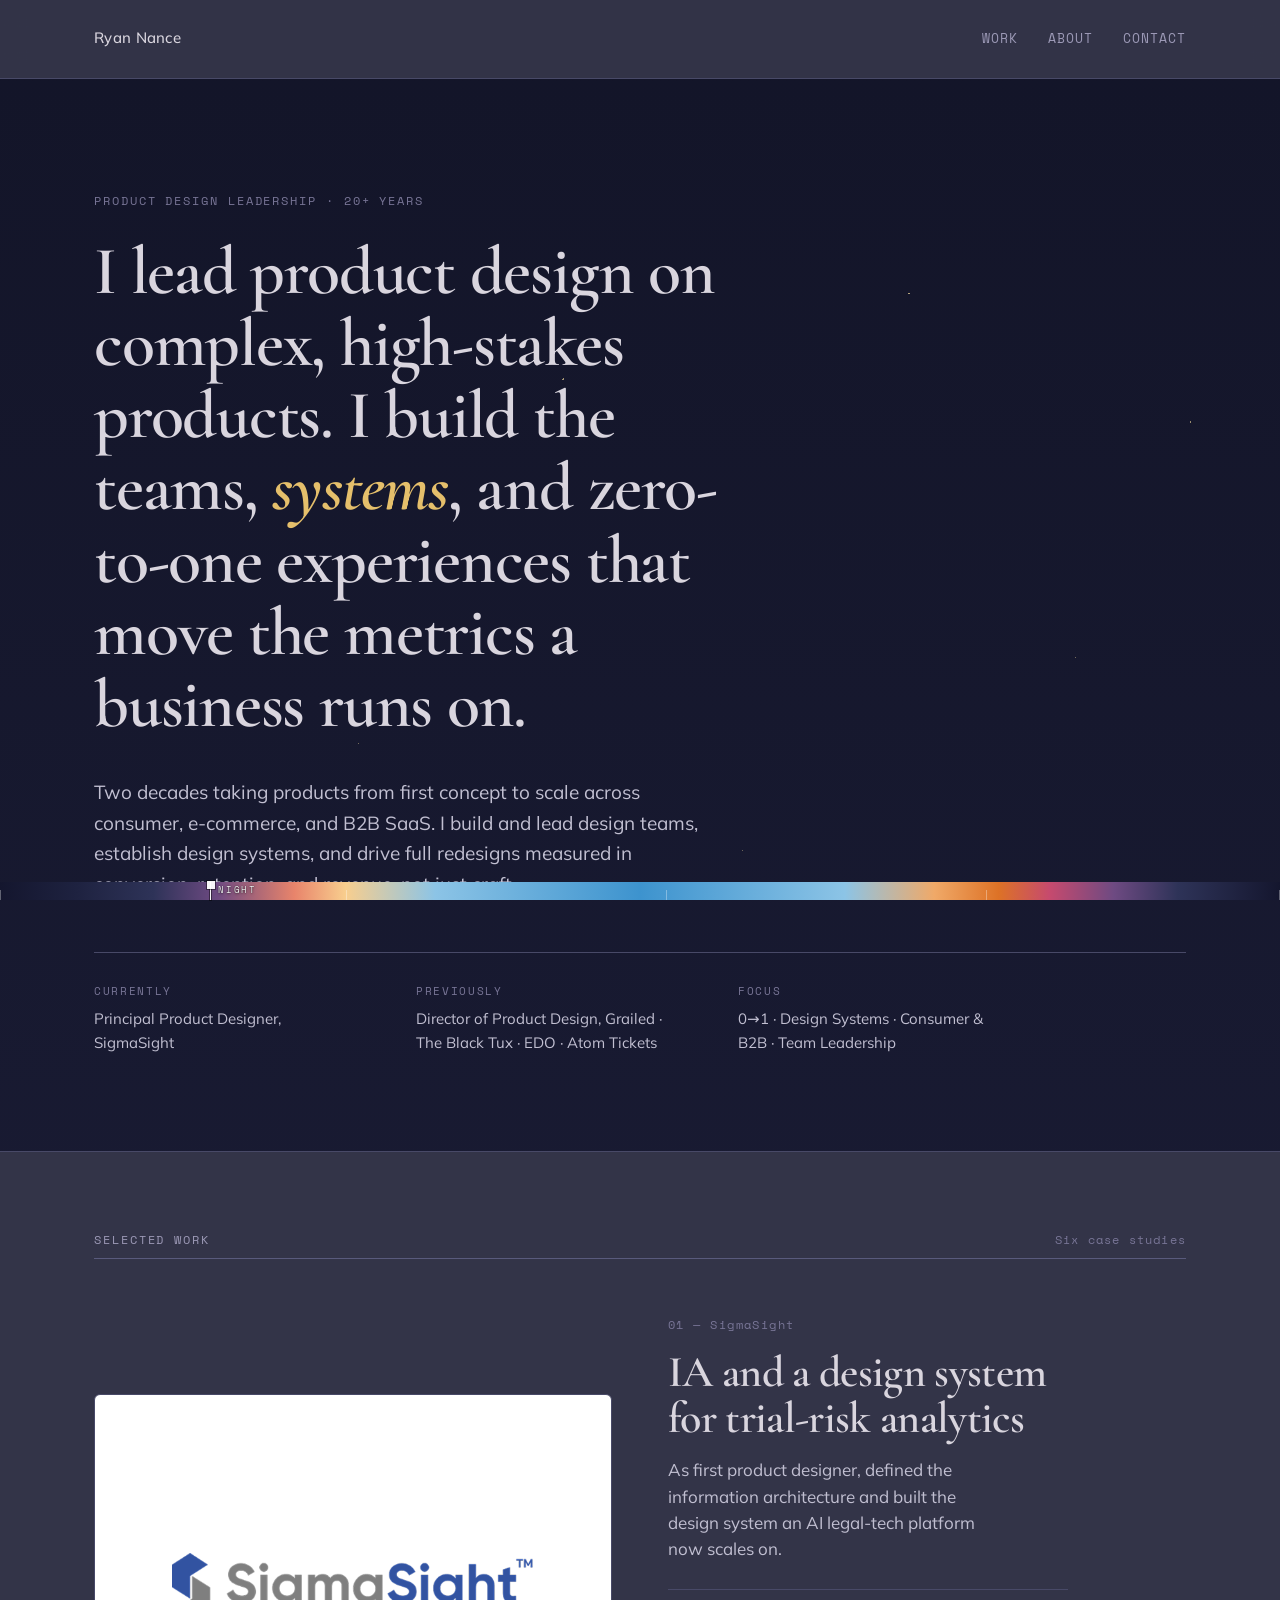
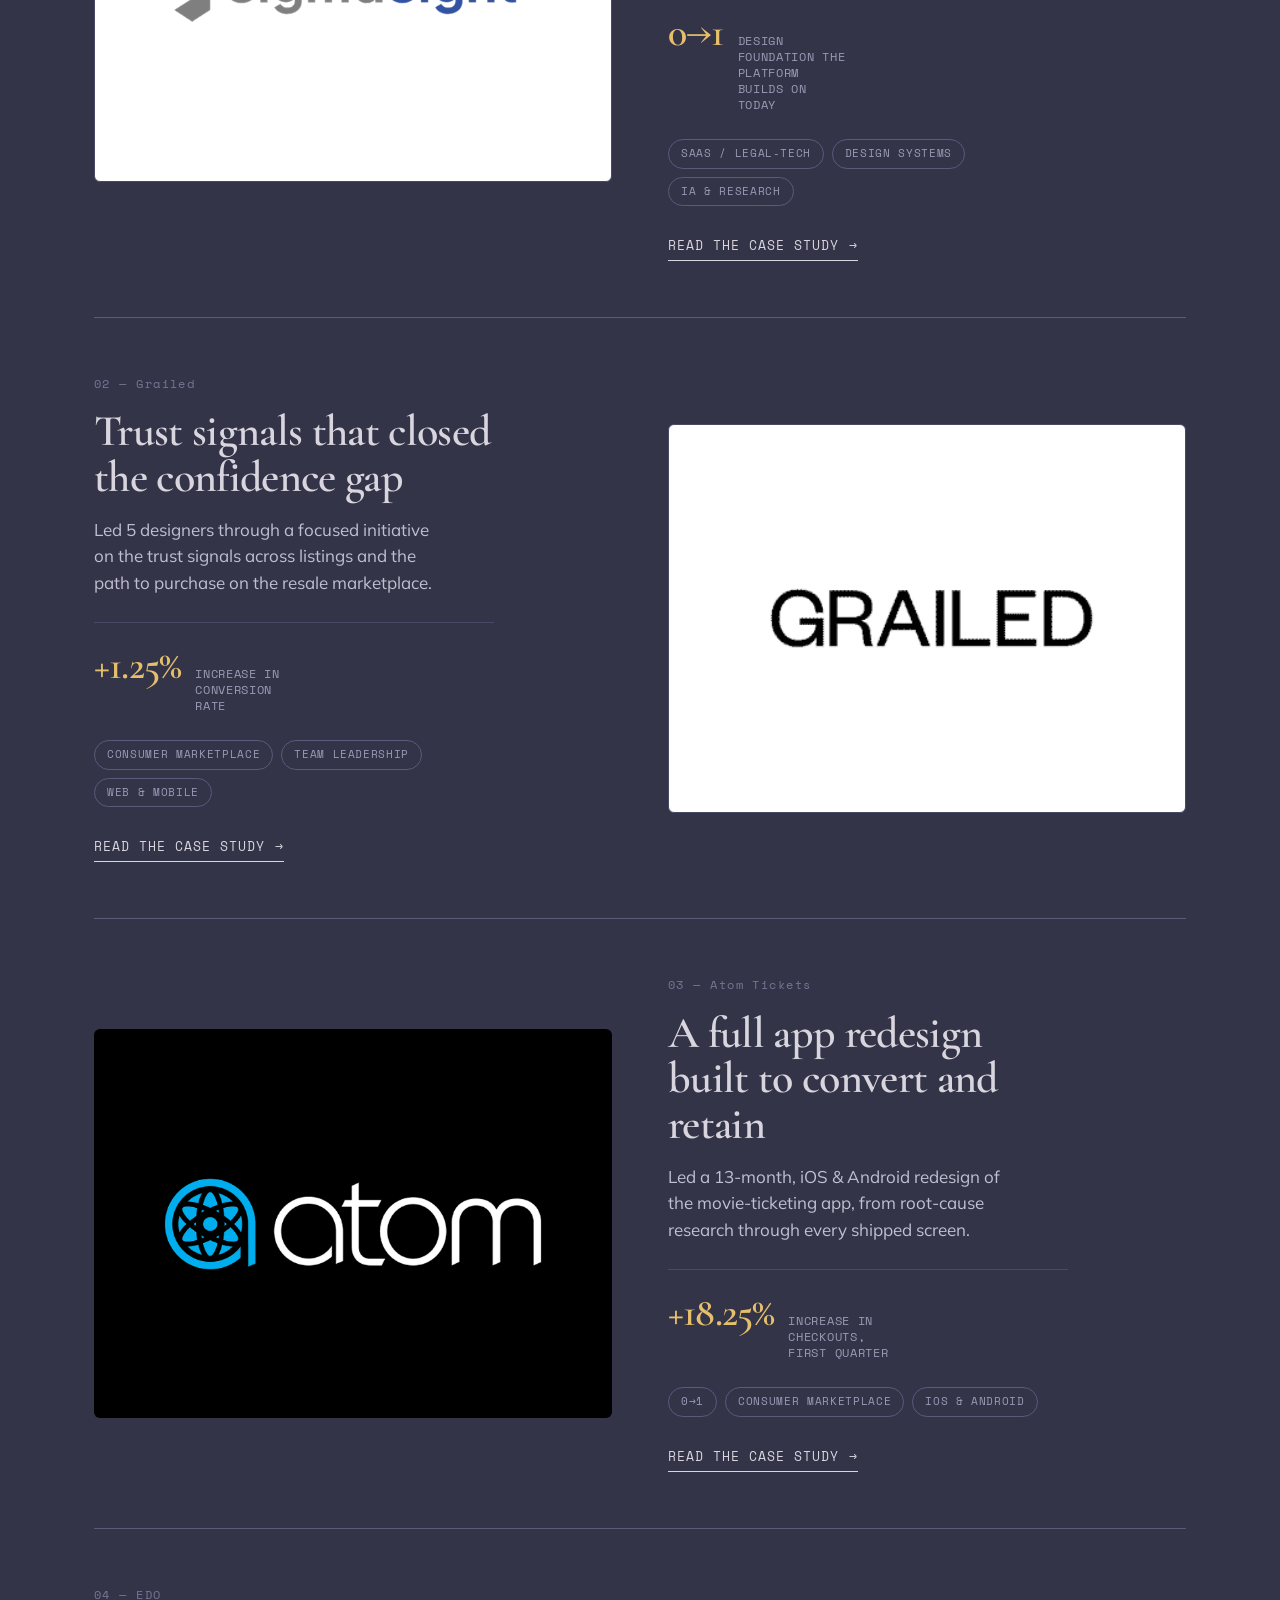
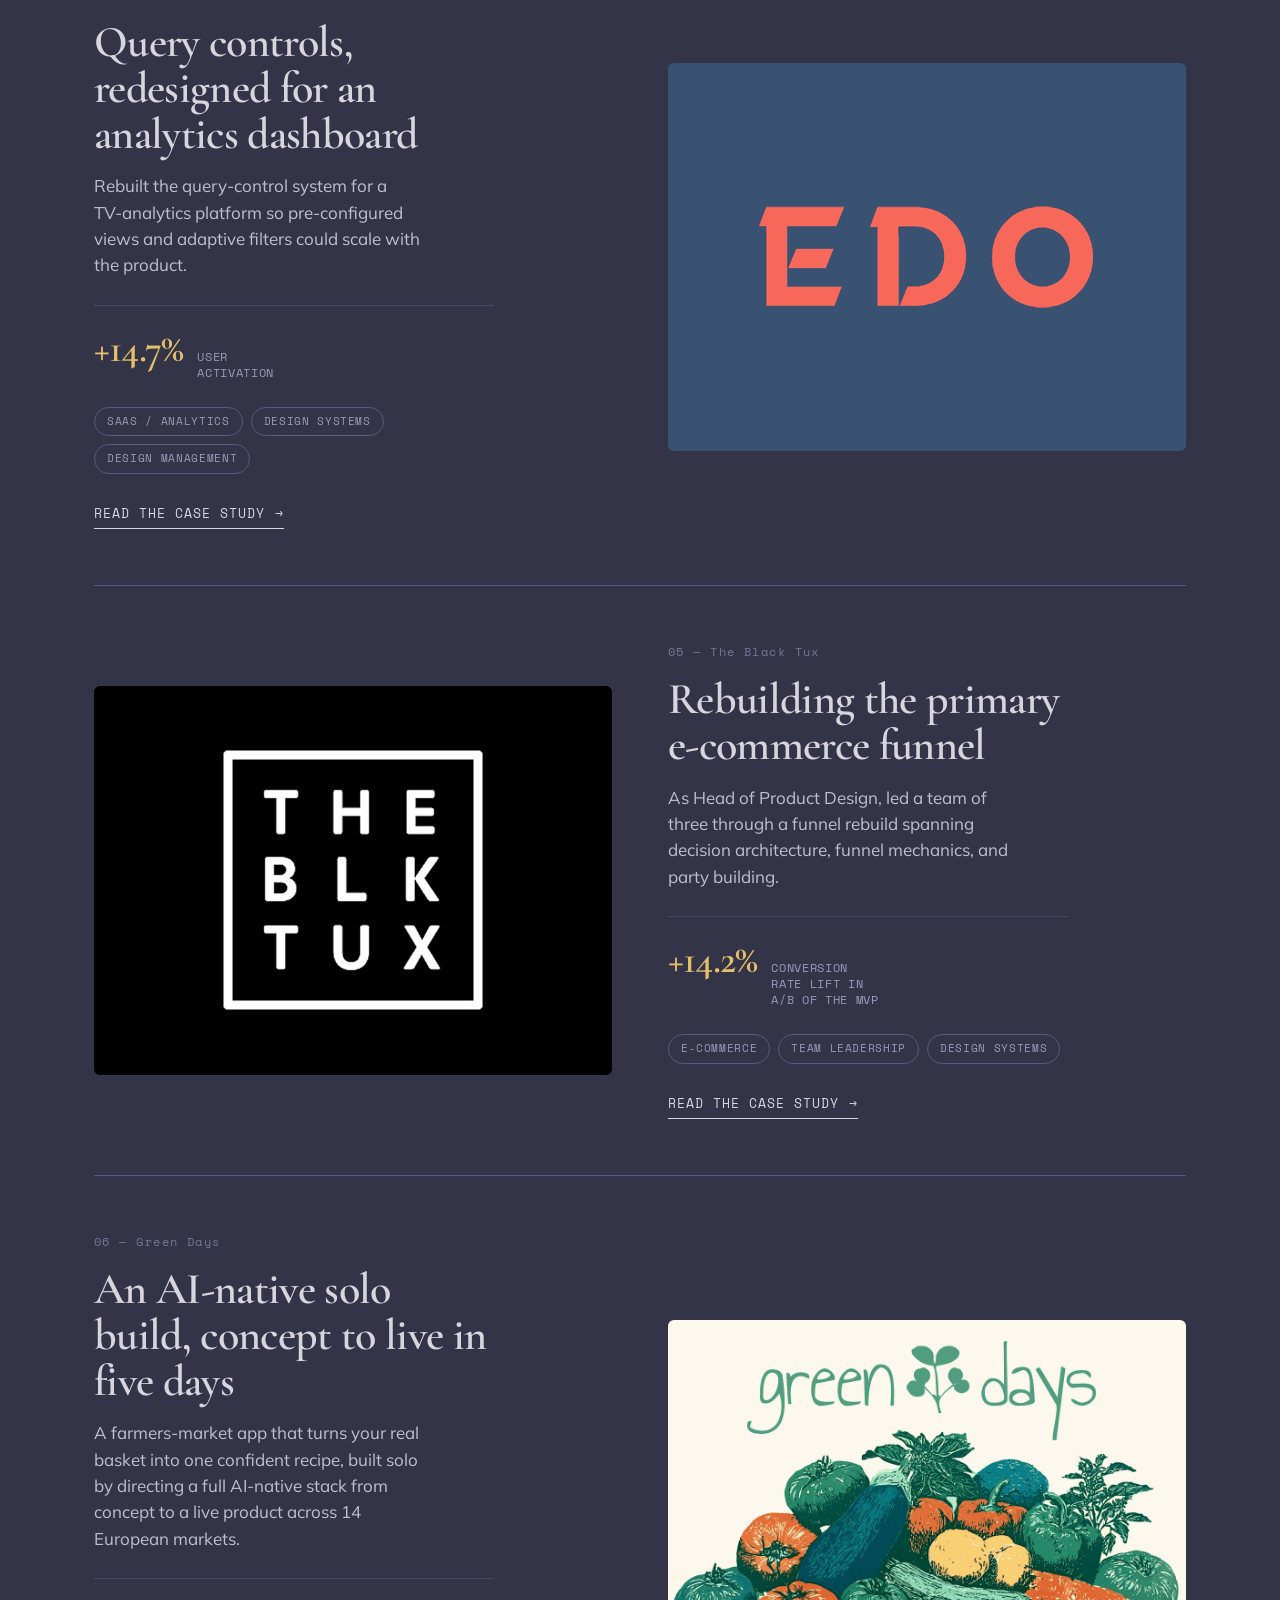
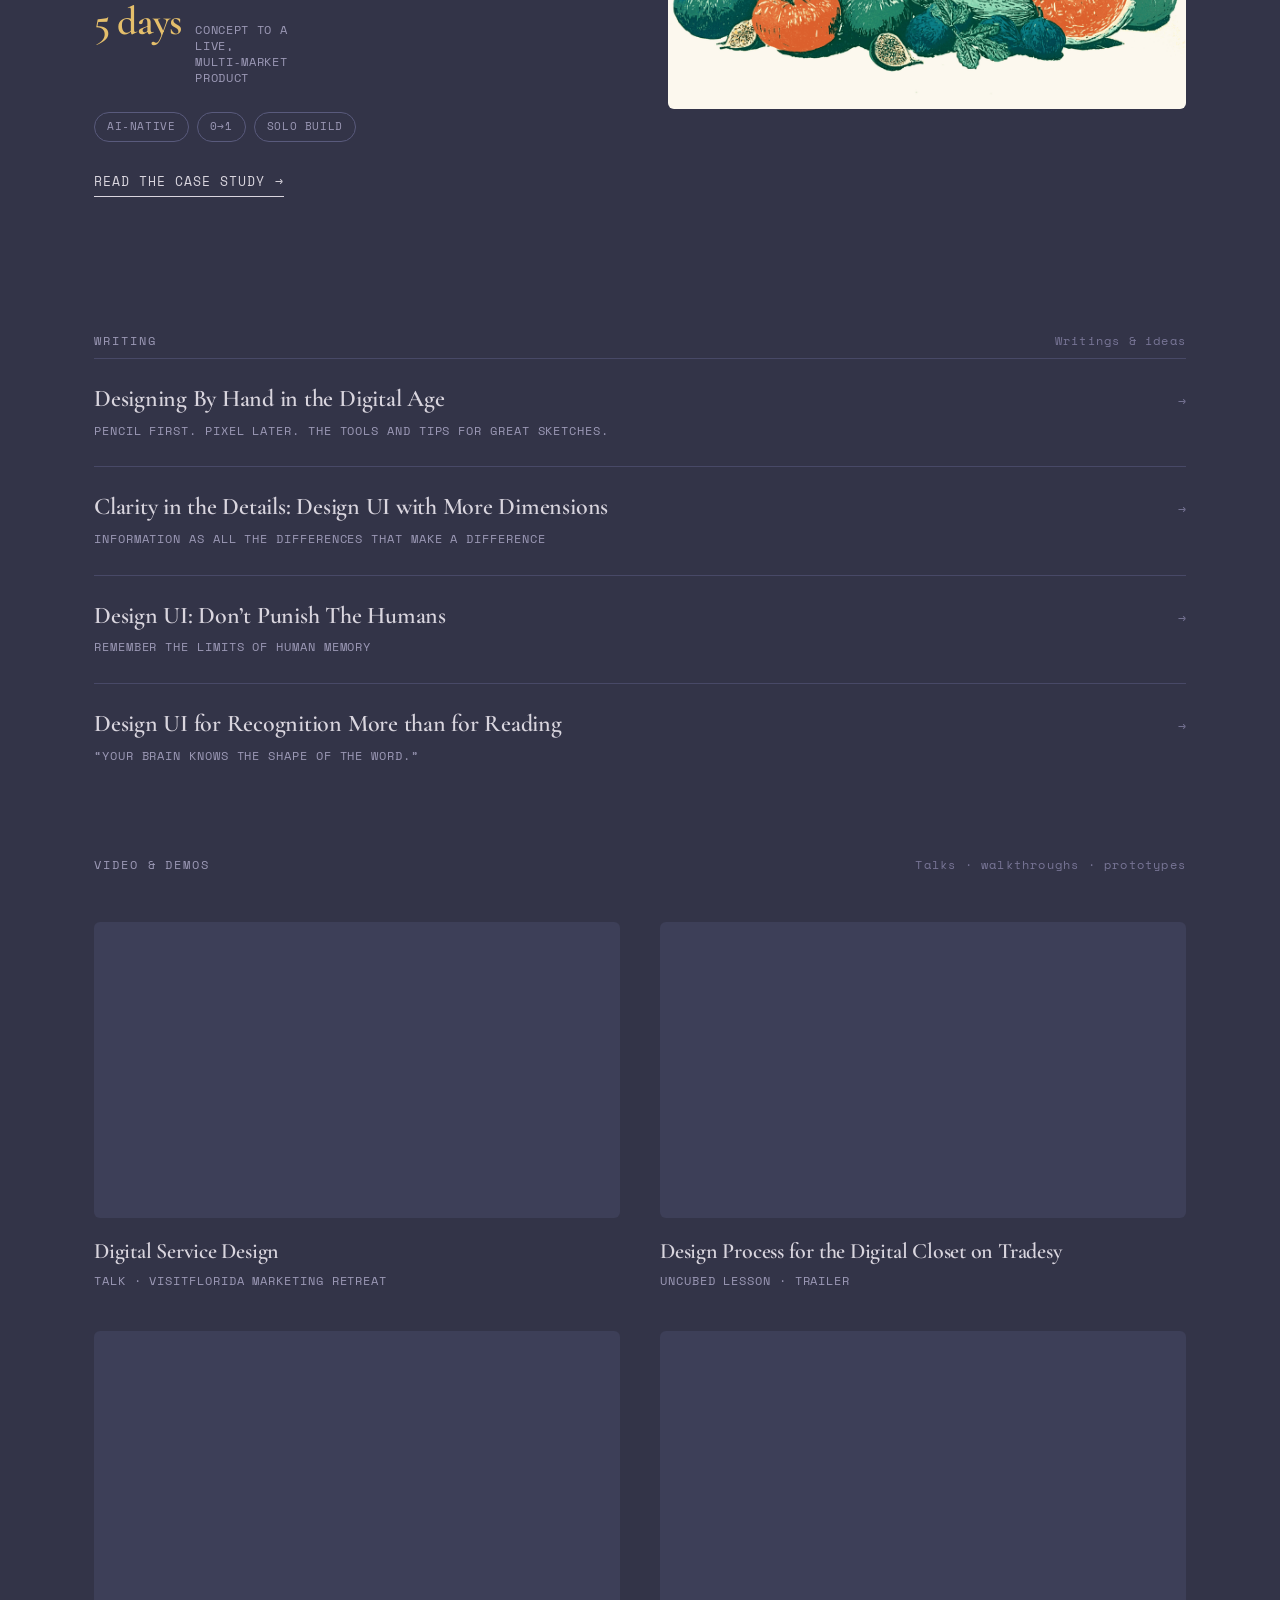
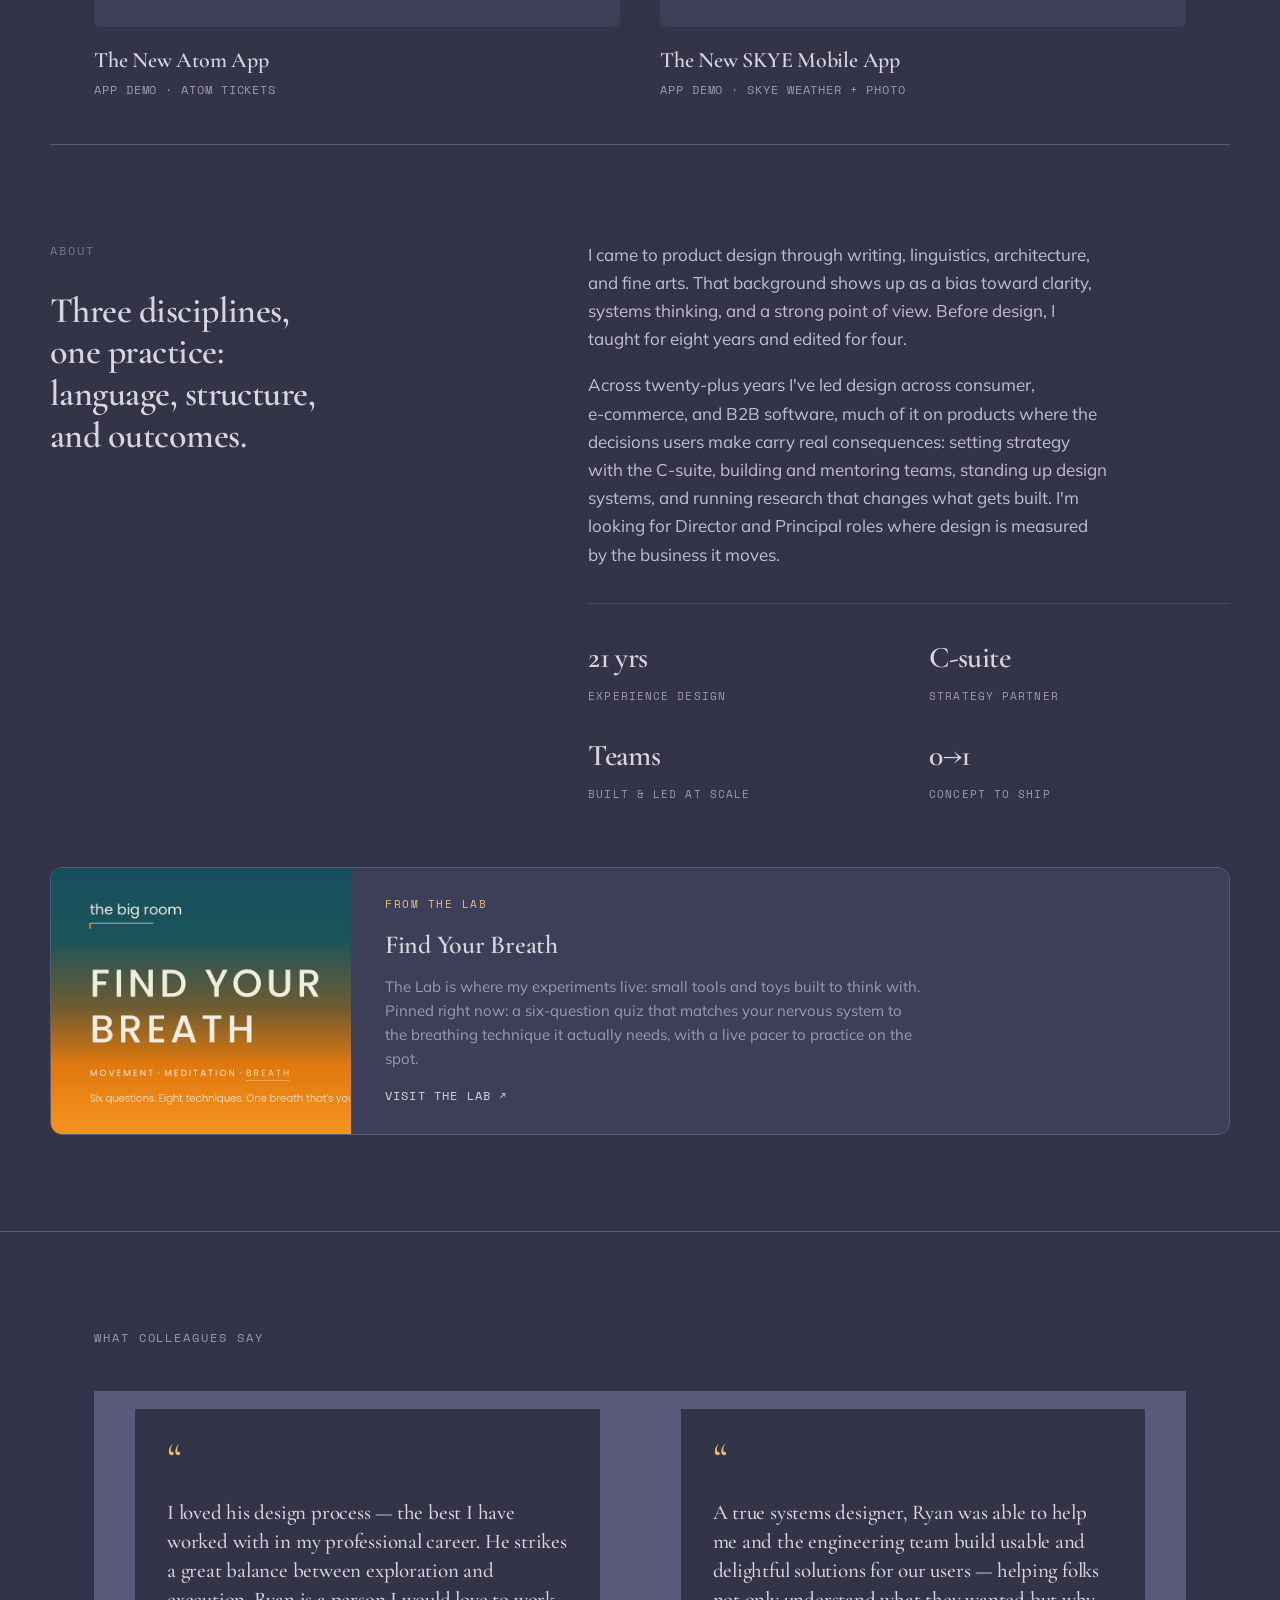
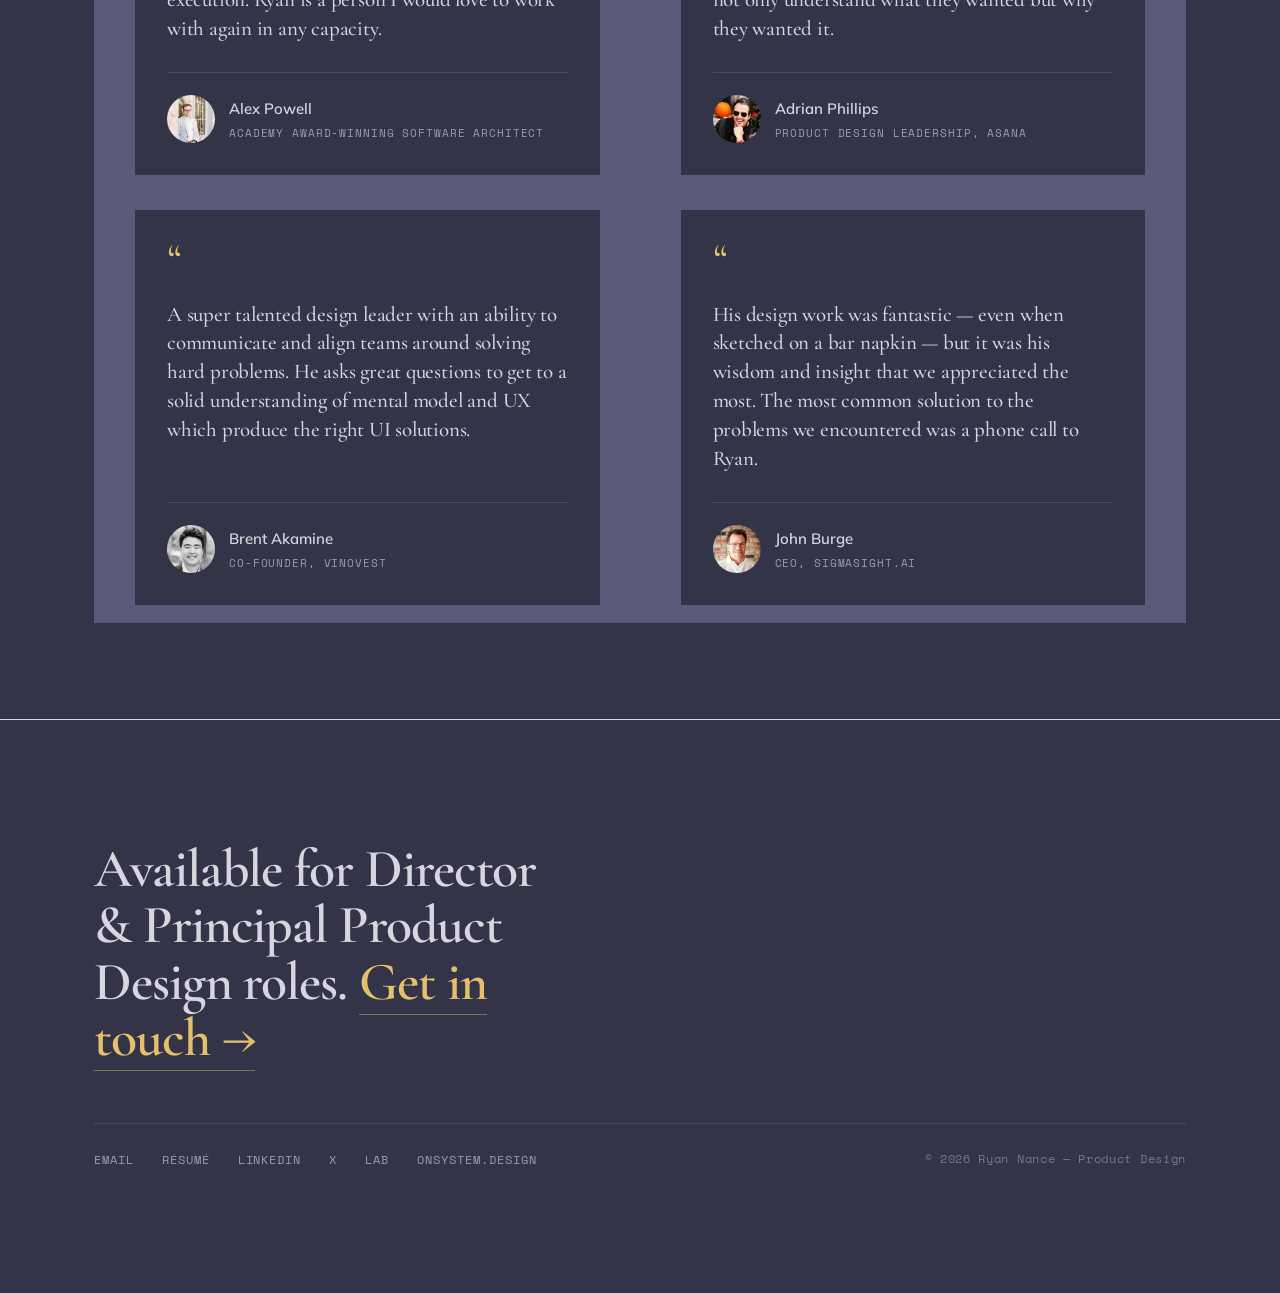
==== index.html @ ff569a88 "EDO data" ====
<!DOCTYPE html>
<html lang="en">
<head>
  <!-- Google tag (gtag.js) -->
  <script async src="https://www.googletagmanager.com/gtag/js?id=G-BRE3GJ6DSF"></script>
  <script>
    window.dataLayer = window.dataLayer || [];
    function gtag(){dataLayer.push(arguments);}
    gtag('js', new Date());
    gtag('config', 'G-BRE3GJ6DSF');
  </script>
<meta charset="utf-8">
<meta name="viewport" content="width=device-width, initial-scale=1">
<title>Ryan Nance — Product Design Leadership</title>
<meta name="description" content="Product design leader with 20+ years building the teams, systems, and 0-to-1 experiences that complex, high-stakes products scale on.">
<meta property="og:type" content="website">
<meta property="og:site_name" content="Ryan Nance — Product Design">
<meta property="og:title" content="Ryan Nance — Product Design Leadership">
<meta property="og:description" content="Product design leader with 20+ years building the teams, systems, and 0-to-1 experiences that complex, high-stakes products scale on.">
<meta property="og:url" content="https://ryantnance.com/">
<meta property="og:image" content="https://ryantnance.com/assets/portrait.jpg">
<meta property="og:image:width" content="2316">
<meta property="og:image:height" content="2316">
<meta property="og:image:alt" content="Ryan Nance">
<meta name="twitter:card" content="summary">
<meta name="twitter:title" content="Ryan Nance — Product Design Leadership">
<meta name="twitter:description" content="Product design leader with 20+ years building the teams, systems, and 0-to-1 experiences that complex, high-stakes products scale on.">
<meta name="twitter:image" content="https://ryantnance.com/assets/portrait.jpg">
<link rel="preconnect" href="https://fonts.googleapis.com"><link rel="preconnect" href="https://fonts.gstatic.com" crossorigin>
<link rel="icon" type="image/svg+xml" href="assets/favicon.svg">
<link rel="icon" type="image/png" sizes="32x32" href="assets/favicon-32.png">
<link rel="apple-touch-icon" href="assets/apple-touch-icon.png">
<link rel="stylesheet" href="css/desert-ds.css">
<link rel="stylesheet" href="css/horizon.css">
<script>(function(){var P={night:['#14162E','#F2F0FA','#D2D2E6','#9FA0C0','#6E6F94','#E8C877','#F0D89A','#2E3358','#1E2240','#0E1024','#434974'],sunrise:['#FBF1EA','#382B2E','#574549','#8A7076','#B49AA0','#D5871F','#AD5912','#F0D8C8','#FFF8F2','#F5E4D9','#E4C4B0'],day:['#FCF7EC','#292420','#463F34','#6E6555','#9C917E','#D06334','#A9411F','#EBD7B3','#FDFAF3','#F6ECD6','#D6BB85'],sunset:['#FBEADF','#2E2228','#4A3742','#7C6169','#AD8E96','#C64A6E','#9E3050','#F0CDB8','#FFF4EC','#F5D8C7','#E7B79C']},V=['--bg-page','--text-strong','--text-body','--text-muted','--text-faint','--accent','--accent-hover','--border','--bg-raised','--bg-sunk','--border-strong'],S=[[0,'night'],[6.5,'sunrise'],[12.5,'day'],[18.5,'sunset'],[24,'night']],G=[[5.75,0.1985,0.8885],0,0,[20.25,0.1435,0.8045]],d=new Date(),h=d.getHours()+d.getMinutes()/60+d.getSeconds()/3600;if(window.matchMedia&&matchMedia('(prefers-color-scheme: dark)').matches)h=0;var i=0;while(i<3&&h>=S[i+1][0])i++;var lo=S[i][0],hi=S[i+1][0],g=G[i],t=g?(h<g[0]?(h-lo)/(g[0]-lo)*g[1]:g[2]+(h-g[0])/(hi-g[0])*(1-g[2])):(h-lo)/(hi-lo),a=P[S[i][1]],b=P[S[i+1][1]],r=document.documentElement,k,c,o,v;for(k=0;k<V.length;k++){o='#';for(c=1;c<6;c+=2){v=Math.round(parseInt(a[k].substr(c,2),16)+(parseInt(b[k].substr(c,2),16)-parseInt(a[k].substr(c,2),16))*t).toString(16);o+=v.length<2?'0'+v:v}r.style.setProperty(V[k],o)}r.style.setProperty('--night',''+(i==0?1-t:i==3?t:0))})()</script>
<style>


*{box-sizing:border-box}
:root{--paper:var(--bg-page);--card:var(--bg-raised);--ink:var(--text-strong);--muted:var(--text-muted);--faint:var(--text-faint);--line:var(--border-strong);--hair:var(--border)}
html,body{margin:0}
body{background:var(--paper);color:var(--ink);font-family:var(--font-body);-webkit-font-smoothing:antialiased;font-size:17px;line-height:1.6}
.serif{font-family:var(--font-display);font-weight:400;letter-spacing:-.01em}
.mono{font-family:var(--font-mono)}
.wrap{max-width:1180px;margin:0 auto;padding:0 44px}
a{color:inherit}
.eyebrow{font-family:var(--font-mono);font-size:12px;letter-spacing:.16em;text-transform:uppercase;color:var(--faint)}
/* nav */
.nav{padding:26px 0;border-bottom:1px solid var(--hair);position:sticky;top:0;z-index:50;background:color-mix(in srgb,var(--paper) 85%,transparent);backdrop-filter:blur(12px);-webkit-backdrop-filter:blur(12px)}
.brand{font-size:15px;letter-spacing:.02em;font-weight:500;white-space:nowrap}
.navlinks{display:flex;gap:30px}
.navlink{font-family:var(--font-mono);font-size:12.5px;letter-spacing:.08em;text-transform:uppercase;color:var(--muted);text-decoration:none;padding-bottom:2px;border-bottom:1px solid transparent}
.navlink:hover{color:var(--ink);border-color:var(--ink)}
/* hero */
.hero{padding:112px 0 96px;border-bottom:1px solid var(--hair)}
.hero{background:radial-gradient(1.6px 1.6px at 12% 18%,rgba(240,216,154,calc(.9 * var(--night))) 50%,transparent 51%),radial-gradient(1.2px 1.2px at 28% 62%,rgba(240,216,154,calc(.5 * var(--night))) 50%,transparent 51%),radial-gradient(1.8px 1.8px at 44% 28%,rgba(240,216,154,calc(.75 * var(--night))) 50%,transparent 51%),radial-gradient(1.2px 1.2px at 58% 72%,rgba(240,216,154,calc(.45 * var(--night))) 50%,transparent 51%),radial-gradient(1.6px 1.6px at 71% 20%,rgba(240,216,154,calc(.85 * var(--night))) 50%,transparent 51%),radial-gradient(1.2px 1.2px at 84% 54%,rgba(240,216,154,calc(.5 * var(--night))) 50%,transparent 51%),radial-gradient(1.8px 1.8px at 93% 32%,rgba(240,216,154,calc(.7 * var(--night))) 50%,transparent 51%),linear-gradient(180deg,rgba(14,16,36,var(--night)) 0%,rgba(20,22,46,var(--night)) 100%)}
.h-lead{font-family:var(--font-display);font-weight:400;letter-spacing:-.018em;line-height:1.06;font-size:clamp(38px,5.4vw,68px);max-width:15.5ch;margin:26px 0 0}
.h-lead em{font-style:italic;color:var(--accent)}
.h-sub{max-width:56ch;margin:36px 0 0;color:var(--text-body);font-size:19px;line-height:1.62}
.metarow{display:flex;flex-wrap:wrap;gap:52px;margin-top:52px;padding-top:30px;border-top:1px solid var(--hair)}
.metacol{display:flex;flex-direction:column;gap:7px}
.metalabel{font-family:var(--font-mono);font-size:11px;letter-spacing:.15em;text-transform:uppercase;color:var(--faint)}
.metaval{font-size:15px;color:var(--text-body);max-width:30ch}
/* section head */
.sechead{display:flex;align-items:baseline;justify-content:space-between;gap:24px;padding:78px 0 8px}
.sectitle{font-family:var(--font-mono);font-size:12px;letter-spacing:.16em;text-transform:uppercase;color:var(--muted)}
.seccount{font-family:var(--font-mono);font-size:12px;letter-spacing:.1em;color:var(--faint)}
/* case rows */
.case{display:grid;grid-template-columns:1fr 1fr;gap:56px;align-items:center;padding:56px 0;border-top:1px solid var(--line)}
.case.flip .cimg,.case.flip .logocard,.case.flip .cmedia{order:2}
.cmedia{display:block;line-height:0;text-decoration:none}
.ctitle a{color:inherit;text-decoration:none}
.ctitle a:hover{color:var(--accent)}
.cimg{width:100%;aspect-ratio:4/3;--r:6px;object-fit:cover;border-radius:6px}
.logocard{width:100%;aspect-ratio:4/3;background:#fff;border-radius:6px;border:1px solid var(--hair);display:flex;align-items:center;justify-content:center;overflow:hidden}
.logovid{width:72%;height:72%;object-fit:contain}
.logoimg{width:70%;height:auto;object-fit:contain}
.cbody{max-width:40ch}
.cnum{font-family:var(--font-mono);font-size:12px;letter-spacing:.12em;color:var(--faint)}
.ctitle{font-family:var(--font-display);font-weight:400;letter-spacing:-.015em;font-size:clamp(30px,3.6vw,44px);line-height:1.04;margin:16px 0 0}
.cdesc{color:var(--text-body);margin:16px 0 0;font-size:17px;line-height:1.55;max-width:34ch}
.cmetric{display:flex;align-items:baseline;gap:14px;margin:26px 0 0;padding-top:22px;border-top:1px solid var(--hair)}
.cmnum{font-family:var(--font-display);font-size:40px;font-weight:400;letter-spacing:-.02em;color:var(--accent);line-height:1}
.cmlabel{font-family:var(--font-mono);font-size:11.5px;letter-spacing:.06em;text-transform:uppercase;color:var(--muted);line-height:1.4;max-width:16ch}
.ctags{display:flex;flex-wrap:wrap;gap:8px;margin:26px 0 0}
.tag{font-family:var(--font-mono);font-size:11px;letter-spacing:.06em;text-transform:uppercase;color:var(--muted);border:1px solid var(--line);border-radius:100px;padding:5px 12px}
.clink{display:inline-flex;align-items:center;gap:10px;margin-top:30px;font-family:var(--font-mono);font-size:12.5px;letter-spacing:.08em;text-transform:uppercase;text-decoration:none;color:var(--ink);border-bottom:1px solid var(--ink);padding-bottom:4px}
.clink .ar{transition:transform .25s ease}
.clink:hover .ar{transform:translateX(5px)}
.csoon{margin-top:30px;font-family:var(--font-mono);font-size:12px;letter-spacing:.08em;text-transform:uppercase;color:var(--faint)}
/* writing */
.wrow{display:grid;grid-template-columns:1fr auto;gap:24px;align-items:baseline;padding:26px 0;border-top:1px solid var(--hair);text-decoration:none}
.wrow:hover .wtitle{color:var(--accent)}
.wtitle{font-family:var(--font-display);font-weight:600;letter-spacing:-.01em;font-size:24px;line-height:1.2}
.wmeta{font-family:var(--font-mono);font-size:11.5px;letter-spacing:.08em;text-transform:uppercase;color:var(--muted);margin-top:8px}
.war{font-family:var(--font-mono);font-size:13px;color:var(--faint)}
/* video & demos */
.vgrid{display:grid;grid-template-columns:1fr 1fr;gap:40px;padding:40px 0 8px}
.vembed{width:100%;aspect-ratio:16/9;border:0;border-radius:6px;display:block;background:var(--card)}
.vtitle{font-family:var(--font-display);font-weight:600;letter-spacing:-.01em;font-size:22px;line-height:1.2;margin-top:20px}
.vmeta{font-family:var(--font-mono);font-size:11.5px;letter-spacing:.08em;text-transform:uppercase;color:var(--muted);margin-top:8px}
@media(max-width:820px){.vgrid{grid-template-columns:1fr}}
/* about */
.about{padding:96px 0;border-top:1px solid var(--line);margin-top:36px;display:grid;grid-template-columns:0.85fr 1.15fr;gap:64px}
.aboutlead{font-family:var(--font-display);font-weight:400;letter-spacing:-.015em;font-size:clamp(26px,3vw,36px);line-height:1.16;max-width:16ch}
.abouttext{color:var(--text-body);font-size:17px;line-height:1.66;max-width:52ch}
.abouttext p{margin:0 0 18px}
.factgrid{display:grid;grid-template-columns:1fr 1fr;gap:26px 40px;margin-top:34px;padding-top:30px;border-top:1px solid var(--hair)}
.fact{display:flex;flex-direction:column;gap:6px}
.factnum{font-family:var(--font-display);font-size:30px;color:var(--ink);letter-spacing:-.02em}
.factlabel{font-family:var(--font-mono);font-size:11px;letter-spacing:.1em;text-transform:uppercase;color:var(--muted)}
/* testimonials */
.tsec{padding:96px 0;border-top:1px solid var(--line)}
.tgrid{display:grid;grid-template-columns:repeat(2,1fr);gap:1px;background:var(--line);border:1px solid var(--line);margin-top:44px}
.tcard{background:var(--paper);padding:36px 32px 32px;display:flex;flex-direction:column;gap:28px}
.tmark{font-family:var(--font-display);font-size:44px;line-height:.6;color:var(--accent)}
.tquote{font-family:var(--font-display);font-weight:500;letter-spacing:-.01em;font-size:21px;line-height:1.38;margin:0;flex:1}
.tcard.tspan{grid-column:1/-1}
.tperson{display:flex;align-items:center;gap:14px;padding-top:22px;border-top:1px solid var(--hair)}
.tface{width:48px;height:48px;flex-shrink:0;border-radius:50%;object-fit:cover}
.tname{font-size:15px;font-weight:600}
.ttitle{font-family:var(--font-mono);font-size:11px;letter-spacing:.08em;text-transform:uppercase;color:var(--muted);margin-top:4px;line-height:1.5}
@media(max-width:820px){.tgrid{grid-template-columns:1fr}}
/* footer */
/* lab cross-link card */
.labcard{grid-column:1/-1;display:grid;grid-template-columns:300px 1fr;background:var(--card);border:1px solid var(--line);border-radius:12px;overflow:hidden;text-decoration:none;color:inherit;transition:border-color .22s ease,box-shadow .22s ease}
.labcard:hover{border-color:var(--accent)}
.labthumb{min-height:190px;background:var(--paper)}
.labthumb img{width:100%;height:100%;object-fit:cover;object-position:left center;display:block}
.labbody{padding:28px 34px;display:flex;flex-direction:column;gap:10px;justify-content:center}
.lablabel{font-family:var(--font-mono);font-size:11px;letter-spacing:.14em;text-transform:uppercase;color:var(--accent)}
.labtitle{font-family:var(--font-display);font-weight:600;font-size:26px;letter-spacing:-.01em;color:var(--ink)}
.labblurb{margin:0;font-size:15px;line-height:1.6;color:var(--muted);max-width:60ch}
.labcta{font-family:var(--font-mono);font-size:11.5px;letter-spacing:.1em;text-transform:uppercase;color:var(--ink);margin-top:6px;display:inline-flex;gap:8px;align-items:center}
.labcta .ar{transition:transform .2s ease}
.labcard:hover .labcta .ar{transform:translate(2px,-2px)}
@media(max-width:820px){.labcard{grid-template-columns:1fr}.labthumb{max-height:210px}}
.foot{border-top:1px solid var(--ink);padding:76px 0 60px}
.footlead{font-family:var(--font-display);font-weight:400;font-size:clamp(30px,4.2vw,54px);letter-spacing:-.02em;line-height:1.05;max-width:18ch}
.footlead a{color:var(--accent);text-decoration:none;border-bottom:1.5px solid color-mix(in srgb,var(--accent) 45%,transparent)}
.footlead a:hover{border-color:var(--accent)}
.footrow{display:flex;flex-wrap:wrap;justify-content:space-between;gap:24px;margin-top:56px;padding-top:26px;border-top:1px solid var(--hair)}
.footlinks{display:flex;gap:28px;flex-wrap:wrap}
.footlink{font-family:var(--font-mono);font-size:12px;letter-spacing:.08em;text-transform:uppercase;color:var(--muted);text-decoration:none}
.footlink:hover{color:var(--ink)}
.footmeta{font-family:var(--font-mono);font-size:11.5px;letter-spacing:.06em;color:var(--faint)}
@media(max-width:820px){.wrap{padding:0 24px}.case{grid-template-columns:1fr;gap:28px}.case.flip .cimg,.case.flip .logocard{order:0}.about{grid-template-columns:1fr;gap:32px}.metarow{gap:32px}.navlinks{gap:18px}}
.h-lead,.ctitle,.cmnum,.aboutlead,.footlead,.factnum{font-weight:600}

</style>
</head>
<body>

<div class="nav"><div class="wrap fx ac jb"><div class="brand">Ryan Nance</div><div class="fx ac gap24"><nav class="navlinks"><a class="navlink" href="#work">Work</a><a class="navlink" href="about.html">About</a><a class="navlink" href="#contact">Contact</a></nav></div></div></div>

<header class="hero"><div class="wrap"><div class="eyebrow">Product Design Leadership · 20+ Years</div><h1 class="h-lead" style="max-width:21ch">I lead product design on complex, high-stakes products. I build the teams, <em>systems</em>, and zero-to-one experiences that move the metrics a business runs on.</h1><p class="h-sub">Two decades taking products from first concept to scale across consumer, e‑commerce, and B2B SaaS. I build and lead design teams, establish design systems, and drive full redesigns measured in conversion, retention, and revenue, not just craft.</p><div class="metarow"><div class="metacol"><div class="metalabel">Currently</div><div class="metaval">Principal Product Designer, SigmaSight</div></div><div class="metacol"><div class="metalabel">Previously</div><div class="metaval">Director of Product Design, Grailed · The Black Tux · EDO · Atom Tickets</div></div><div class="metacol"><div class="metalabel">Focus</div><div class="metaval">0→1 · Design Systems · Consumer &amp; B2B · Team Leadership</div></div></div></div></header>

<main id="work"><div class="wrap"><div class="sechead"><div class="sectitle">Selected Work</div><div class="seccount">Six case studies</div></div>

<article class="case"><a class="cmedia" href="sigmasight.html" aria-label="SigmaSight case study"><div class="logocard"><img class="logoimg" src="assets/sigmasight-logo.png" alt="SigmaSight logo"></div></a><div class="cbody"><div class="cnum">01 — SigmaSight</div><h3 class="ctitle"><a href="sigmasight.html">IA and a design system for trial‑risk analytics</a></h3><p class="cdesc">As first product designer, defined the information architecture and built the design system an AI legal‑tech platform now scales on.</p><div class="cmetric"><div class="cmnum">0→1</div><div class="cmlabel">Design foundation the platform builds on today</div></div><div class="ctags"><span class="tag">SaaS / Legal‑Tech</span><span class="tag">Design Systems</span><span class="tag">IA &amp; Research</span></div><a class="clink" href="sigmasight.html">Read the case study <span class="ar">→</span></a></div></article>

<article class="case flip"><a class="cmedia" href="grailed.html" aria-label="Grailed case study"><div class="logocard"><video class="logovid" src="assets/logo.webm" autoplay loop muted playsinline></video></div></a><div class="cbody"><div class="cnum">02 — Grailed</div><h3 class="ctitle"><a href="grailed.html">Trust signals that closed the confidence gap</a></h3><p class="cdesc">Led 5 designers through a focused initiative on the trust signals across listings and the path to purchase on the resale marketplace.</p><div class="cmetric"><div class="cmnum">+1.25%</div><div class="cmlabel">Increase in conversion rate</div></div><div class="ctags"><span class="tag">Consumer Marketplace</span><span class="tag">Team Leadership</span><span class="tag">Web &amp; Mobile</span></div><a class="clink" href="grailed.html">Read the case study <span class="ar">→</span></a></div></article>

<article class="case"><a class="cmedia" href="atom-tickets.html" aria-label="Atom Tickets case study"><img class="cimg" src="assets/logo-atom.png" alt="Atom Tickets logo"></a><div class="cbody"><div class="cnum">03 — Atom Tickets</div><h3 class="ctitle"><a href="atom-tickets.html">A full app redesign built to convert and retain</a></h3><p class="cdesc">Led a 13‑month, iOS &amp; Android redesign of the movie‑ticketing app, from root‑cause research through every shipped screen.</p><div class="cmetric"><div class="cmnum">+18.25%</div><div class="cmlabel">Increase in checkouts, first quarter</div></div><div class="ctags"><span class="tag">0→1</span><span class="tag">Consumer Marketplace</span><span class="tag">iOS &amp; Android</span></div><a class="clink" href="atom-tickets.html">Read the case study <span class="ar">→</span></a></div></article>

<article class="case flip"><a class="cmedia" href="edo.html" aria-label="EDO case study"><img class="cimg" src="assets/logo-edo.png" alt="EDO logo"></a><div class="cbody"><div class="cnum">04 — EDO</div><h3 class="ctitle"><a href="edo.html">Query controls, redesigned for an analytics dashboard</a></h3><p class="cdesc">Rebuilt the query‑control system for a TV‑analytics platform so pre‑configured views and adaptive filters could scale with the product.</p><div class="cmetric"><div class="cmnum">+14.7%</div><div class="cmlabel">User activation</div></div><div class="ctags"><span class="tag">SaaS / Analytics</span><span class="tag">Design Systems</span><span class="tag">Design Management</span></div><a class="clink" href="edo.html">Read the case study <span class="ar">→</span></a></div></article>

<article class="case"><a class="cmedia" href="the-black-tux.html" aria-label="The Black Tux case study"><img class="cimg" src="assets/logo-tbt.png" alt="The Black Tux logo"></a><div class="cbody"><div class="cnum">05 — The Black Tux</div><h3 class="ctitle"><a href="the-black-tux.html">Rebuilding the primary e‑commerce funnel</a></h3><p class="cdesc">As Head of Product Design, led a team of three through a funnel rebuild spanning decision architecture, funnel mechanics, and party building.</p><div class="cmetric"><div class="cmnum">+14.2%</div><div class="cmlabel">Conversion rate lift in A/B of the MVP</div></div><div class="ctags"><span class="tag">E‑commerce</span><span class="tag">Team Leadership</span><span class="tag">Design Systems</span></div><a class="clink" href="the-black-tux.html">Read the case study <span class="ar">→</span></a></div></article>

<article class="case flip"><a class="cmedia" href="green-days.html" aria-label="Green Days case study"><img class="cimg" src="assets/logo-greendays.png" alt="Green Days — wordmark over a hand-pressed linocut produce illustration"></a><div class="cbody"><div class="cnum">06 — Green Days</div><h3 class="ctitle"><a href="green-days.html">An AI‑native solo build, concept to live in five days</a></h3><p class="cdesc">A farmers‑market app that turns your real basket into one confident recipe, built solo by directing a full AI‑native stack from concept to a live product across 14 European markets.</p><div class="cmetric"><div class="cmnum">5 days</div><div class="cmlabel">Concept to a live, multi‑market product</div></div><div class="ctags"><span class="tag">AI‑Native</span><span class="tag">0→1</span><span class="tag">Solo Build</span></div><a class="clink" href="green-days.html">Read the case study <span class="ar">→</span></a></div></article>

<div class="sechead"><div class="sectitle">Writing</div><div class="seccount">Writings &amp; ideas</div></div>
<a class="wrow" href="https://medium.com/the-user-s-experience/designing-by-hand-in-the-digital-age-ad3e1ed90ce9" target="_blank"><div><div class="wtitle">Designing By Hand in the Digital Age</div><div class="wmeta">Pencil first. Pixel later. The tools and tips for great sketches.</div></div><span class="war">→</span></a>
<a class="wrow" href="https://medium.com/the-user-s-experience/clarity-in-the-details-design-ui-with-more-dimensions-ae1fa1473863" target="_blank"><div><div class="wtitle">Clarity in the Details: Design UI with More Dimensions</div><div class="wmeta">Information as all the differences that make a difference</div></div><span class="war">→</span></a>
<a class="wrow" href="https://medium.com/the-user-s-experience/design-ui-don-t-punish-the-humans-53807f955517" target="_blank"><div><div class="wtitle">Design UI: Don’t Punish The Humans</div><div class="wmeta">Remember the limits of human memory</div></div><span class="war">→</span></a>
<a class="wrow" href="https://medium.com/the-user-s-experience/design-ui-for-recognition-more-than-for-reading-35ce510b0221" target="_blank"><div><div class="wtitle">Design UI for Recognition More than for Reading</div><div class="wmeta">“Your brain knows the shape of the word.”</div></div><span class="war">→</span></a>

<div class="sechead" style="padding-top:64px"><div class="sectitle">Video &amp; Demos</div><div class="seccount">Talks · walkthroughs · prototypes</div></div>
<div class="vgrid"><div><iframe class="vembed" src="https://player.vimeo.com/video/8370405" allow="fullscreen; picture-in-picture" allowfullscreen title="Vimeo video 1"></iframe><div class="vtitle">Digital Service Design</div><div class="vmeta">Talk · VisitFlorida Marketing Retreat</div></div><div><iframe class="vembed" src="https://player.vimeo.com/video/136063359" allow="fullscreen; picture-in-picture" allowfullscreen title="Vimeo video 2"></iframe><div class="vtitle">Design Process for the Digital Closet on Tradesy</div><div class="vmeta">UnCubed Lesson · Trailer</div></div><div><iframe class="vembed" src="https://player.vimeo.com/video/237629310" allow="fullscreen; picture-in-picture" allowfullscreen title="Vimeo video 3"></iframe><div class="vtitle">The New Atom App</div><div class="vmeta">App Demo · Atom Tickets</div></div><div><iframe class="vembed" src="https://player.vimeo.com/video/57102212" allow="fullscreen; picture-in-picture" allowfullscreen title="Vimeo video 4"></iframe><div class="vtitle">The New SKYE Mobile App</div><div class="vmeta">App Demo · SKYE Weather + Photo</div></div></div>
</div></main>

<section id="about"><div class="wrap about"><div><div class="eyebrow" style="margin-bottom:18px">About</div><h2 class="aboutlead">Three disciplines, one practice: language, structure, and outcomes.</h2></div><div><div class="abouttext"><p>I came to product design through writing, linguistics, architecture, and fine arts. That background shows up as a bias toward clarity, systems thinking, and a strong point of view. Before design, I taught for eight years and edited for four.</p><p>Across twenty‑plus years I've led design across consumer, e‑commerce, and B2B software, much of it on products where the decisions users make carry real consequences: setting strategy with the C‑suite, building and mentoring teams, standing up design systems, and running research that changes what gets built. I'm looking for Director and Principal roles where design is measured by the business it moves.</p></div><div class="factgrid"><div class="fact"><div class="factnum">21 yrs</div><div class="factlabel">Experience Design</div></div><div class="fact"><div class="factnum">C‑suite</div><div class="factlabel">Strategy Partner</div></div><div class="fact"><div class="factnum">Teams</div><div class="factlabel">Built &amp; Led at Scale</div></div><div class="fact"><div class="factnum">0→1</div><div class="factlabel">Concept to Ship</div></div></div></div><a class="labcard" href="https://lab.ryantnance.com" target="_blank"><div class="labthumb"><img src="assets/lab-breath.png" alt="Find Your Breath — the pinned experiment in the Lab"></div><div class="labbody"><div class="lablabel">From the Lab</div><div class="labtitle">Find Your Breath</div><p class="labblurb">The Lab is where my experiments live: small tools and toys built to think with. Pinned right now: a six‑question quiz that matches your nervous system to the breathing technique it actually needs, with a live pacer to practice on the spot.</p><span class="labcta">Visit the lab <span class="ar">↗</span></span></div></a></div></section>

<section id="testimonials" class="tsec"><div class="wrap"><div class="sectitle">What Colleagues Say</div><div class="tgrid"><figure class="tcard m0"><div class="tmark">“</div><blockquote class="tquote m0">I loved his design process — the best I have worked with in my professional career. He strikes a great balance between exploration and execution. Ryan is a person I would love to work with again in any capacity.</blockquote><figcaption class="tperson"><img class="tface" src="assets/alex.webp" alt="Alex Powell"><div><div class="tname">Alex Powell</div><div class="ttitle">Academy Award-winning Software Architect</div></div></figcaption></figure><figure class="tcard m0"><div class="tmark">“</div><blockquote class="tquote m0">A true systems designer, Ryan was able to help me and the engineering team build usable and delightful solutions for our users — helping folks not only understand what they wanted but why they wanted it.</blockquote><figcaption class="tperson"><img class="tface" src="assets/adrian.webp" alt="Adrian Phillips"><div><div class="tname">Adrian Phillips</div><div class="ttitle">Product Design Leadership, Asana</div></div></figcaption></figure><figure class="tcard m0"><div class="tmark">“</div><blockquote class="tquote m0">A super talented design leader with an ability to communicate and align teams around solving hard problems. He asks great questions to get to a solid understanding of mental model and UX which produce the right UI solutions.</blockquote><figcaption class="tperson"><img class="tface" src="assets/brent.webp" alt="Brent Akamine"><div><div class="tname">Brent Akamine</div><div class="ttitle">Co-Founder, Vinovest</div></div></figcaption></figure><figure class="tcard m0"><div class="tmark">“</div><blockquote class="tquote m0">His design work was fantastic — even when sketched on a bar napkin — but it was his wisdom and insight that we appreciated the most. The most common solution to the problems we encountered was a phone call to Ryan.</blockquote><figcaption class="tperson"><img class="tface" src="assets/john.webp" alt="John Burge"><div><div class="tname">John Burge</div><div class="ttitle">CEO, SigmaSight.ai</div></div></figcaption></figure></div></div></section>

<footer id="contact" class="foot"><div class="wrap"><h2 class="footlead">Available for Director &amp; Principal Product Design roles. <a href="mailto:rtsnance@gmail.com">Get in touch →</a></h2><div class="footrow"><div class="footlinks"><a class="footlink" href="mailto:rtsnance@gmail.com">Email</a><a class="footlink" href="Ryan_Nance_Lead_Product_Designer_CV.pdf" target="_blank">Résumé</a><a class="footlink" href="https://www.linkedin.com/in/ryantnance" target="_blank">LinkedIn</a><a class="footlink" href="https://x.com/ryantscottnance" target="_blank">X</a><a class="footlink" href="https://lab.ryantnance.com" target="_blank">Lab</a><a class="footlink" href="https://onsystem.design/" target="_blank">onsystem.design</a></div><div class="footmeta">© 2026 Ryan Nance — Product Design</div></div></div></footer>


<div class="hz" id="hz" role="slider" tabindex="0" aria-label="Time of day" aria-valuemin="0" aria-valuemax="24" aria-valuenow="12" aria-valuetext="Day"><div class="hz-sky" aria-hidden="true"></div><div class="hz-marker" aria-hidden="true"><span class="hz-cap"></span></div><span class="hz-word" aria-hidden="true">Day</span></div>

<script src="js/horizon.js" defer></script>
</body>
</html>
---- css/desert-ds.css ----
/* ============================================================
   Desert Design System — flat stylesheet (all tokens inlined)
   Link this one file. Provides the four palettes: default (Desert Day)
   + data-theme="sunrise|sunset|night". No @import chain.
   ============================================================ */

/* ---- tokens/fonts.css ---- */
/* Webfonts — loaded from Google Fonts.
   NOTE: These are substitutions chosen to match a desert-editorial direction,
   since the original Figma font files were not provided. Swap in the real
   licensed files if/when available. See readme.md → Typography. */
@import url('https://fonts.googleapis.com/css2?family=Cormorant+Garamond:ital,wght@0,400;0,500;0,600;0,700;1,400;1,500;1,600&family=Mulish:ital,wght@0,300;0,400;0,500;0,600;0,700;0,800;1,400;1,500&family=Space+Mono:wght@400;700&display=swap');

/* ---- tokens/colors.css ---- */
/* ============================================================
   COLORS — Desert Day palette
   Joshua Tree at midday: a clear cerulean sky over sun-bleached
   sand, with terracotta clay, desert sage, and golden ochre as
   warm accents. Neutrals are warm (sand/ink), never cold grey.
   ============================================================ */
:root {
  /* --- Sky (primary hue: clear desert azure) --- */
  --sky-100: #D6EAF7;
  --sky-300: #8CC4E6;
  --sky-500: #3D93CE;
  --sky-700: #1E6FA8;
  --sky-900: #124B74;

  /* --- Sand & Bone (sun-bleached ground) --- */
  --bone:    #FCF7EC;
  --sand-100: #F6ECD6;
  --sand-300: #EBD7B3;
  --sand-500: #D6BB85;
  --sand-700: #B4975C;
  --sand-900: #857038;

  /* --- Clay / Terracotta (warm accent) --- */
  --clay-300: #EBA07C;
  --clay-500: #D06334;
  --clay-700: #A9411F;

  /* --- Sage / Desert scrub (support) --- */
  --sage-300: #BFCE8C;
  --sage-500: #8CA64E;
  --sage-700: #5E7A32;

  /* --- Ochre / Sun (highlight) --- */
  --ochre-300: #F2CB74;
  --ochre-500: #E5A82F;
  --ochre-700: #BC7E13;

  /* --- Ink (warm near-black neutrals) --- */
  --ink-900: #292420;
  --ink-700: #463F34;
  --ink-500: #6E6555;
  --ink-300: #9C917E;
  --ink-100: #C9BFAD;

  /* ---------- Semantic aliases ---------- */
  --bg-page:    var(--bone);
  --bg-raised:  #FDFAF3;
  --bg-sunk:    var(--sand-100);
  --bg-inverse: var(--ink-900);

  --text-strong: var(--ink-900);
  --text-body:   var(--ink-700);
  --text-muted:  var(--ink-500);
  --text-faint:  var(--ink-300);
  --text-on-brand: var(--bone);

  --brand:        var(--sky-700);
  --brand-hover:  var(--sky-900);
  --accent:       var(--clay-500);
  --accent-hover: var(--clay-700);
  --support:      var(--sage-500);
  --highlight:    var(--ochre-500);

  --border:        var(--sand-300);
  --border-strong: var(--sand-500);
  --divider:       var(--sand-100);

  --link:       var(--sky-700);
  --link-hover: var(--sky-900);
  --focus-ring: var(--sky-500);

  --success: var(--sage-700);
  --warning: var(--ochre-700);
  --danger:  var(--clay-700);
}

/* ============================================================
   THEME SCOPES — the desert across a day.

   These are no longer applied as attribute scopes. They are the
   source of the four anchor palettes that js/horizon.js and the
   head bootstrap interpolate between, and they are kept in that
   form so the anchors stay readable and editable in one place.
   The live palette arrives as inline custom properties on :root,
   which outrank any [data-theme] scope on a container.
   ============================================================ */

/* ---------- SUNRISE — soft dawn: rose, apricot, periwinkle ---------- */
[data-theme="sunrise"] {
  --rose-300: #F3B2A0;  --rose-500: #E8846B;  --rose-700: #C25A44;
  --apricot-300: #F8CE8E;  --apricot-500: #EEA94A;  --apricot-700: #D5871F;
  --peri-300: #B9C2E6;  --peri-500: #8290CE;  --peri-700: #5A69B0;
  --blush-100: #FBEFE6;  --blush-300: #F3DED0;  --blush-500: #E4C4B0;
  --plum-900: #382B2E;  --plum-700: #574549;

  --bg-page: #FBF1EA;  --bg-raised: #FFF8F2;  --bg-sunk: #F5E4D9;  --bg-inverse: #382B2E;
  --text-strong: #382B2E;  --text-body: #574549;  --text-muted: #8A7076;  --text-faint: #B49AA0;  --text-on-brand: #FFF8F2;
  --brand: #C25A44;  --brand-hover: #A6472F;  --accent: #D5871F;  --accent-hover: #AD5912;  --support: #5A69B0;  --highlight: #F8CE8E;
  --border: #F0D8C8;  --border-strong: #E4C4B0;  --divider: #F5E4D9;
  --link: #5A69B0;  --link-hover: #43539A;  --focus-ring: #8290CE;
  --success: #5E7A32;  --warning: #D5871F;  --danger: #C25A44;
}

/* ---------- SUNSET — dusk fire: burnt orange, magenta, dusk purple ---------- */
[data-theme="sunset"] {
  --burn-300: #F0A968;  --burn-500: #DD7226;  --burn-700: #B4530F;
  --magenta-300: #DD86A0;  --magenta-500: #C64A6E;  --magenta-700: #9E3050;
  --dusk-300: #9A7BAC;  --dusk-500: #6E4A82;  --dusk-700: #4A2F5C;
  --gold-300: #F4C878;  --gold-500: #E6A430;  --gold-700: #BE7F17;
  --peach-100: #FBEADF;  --peach-300: #F5D2BE;  --peach-500: #E7B79C;
  --aubergine-900: #2E2228;  --aubergine-700: #4A3742;

  --bg-page: #FBEADF;  --bg-raised: #FFF4EC;  --bg-sunk: #F5D8C7;  --bg-inverse: #2E2228;
  --text-strong: #2E2228;  --text-body: #4A3742;  --text-muted: #7C6169;  --text-faint: #AD8E96;  --text-on-brand: #FFF4EC;
  --brand: #DD7226;  --brand-hover: #B4530F;  --accent: #C64A6E;  --accent-hover: #9E3050;  --support: #6E4A82;  --highlight: #F4C878;
  --border: #F0CDB8;  --border-strong: #E7B79C;  --divider: #F5D8C7;
  --link: #C64A6E;  --link-hover: #9E3050;  --focus-ring: #DD7226;
  --success: #5E7A32;  --warning: #E6A430;  --danger: #B4530F;
}

/* ---------- STARRY NIGHT — dark theme: indigo sky, star gold, moonlit teal ---------- */
[data-theme="night"] {
  --indigo-300: #8B9AD1;  --indigo-500: #4E5FA6;  --indigo-700: #2E3A72;
  --star-300: #F0D89A;  --star-500: #E8C877;  --star-700: #C9A44E;
  --teal-300: #8FC4BC;  --teal-500: #5F9A90;  --teal-700: #3E6E66;
  --moon-sand: #C9C3B4;
  --night-950: #0E1024;  --night-900: #14162E;  --night-800: #1E2240;  --night-700: #2E3358;

  --bg-page: #14162E;  --bg-raised: #1E2240;  --bg-sunk: #0E1024;  --bg-inverse: #EDEBF6;
  --text-strong: #F2F0FA;  --text-body: #D2D2E6;  --text-muted: #9FA0C0;  --text-faint: #6E6F94;  --text-on-brand: #14162E;
  --brand: #7C8FD6;  --brand-hover: #9DAAE4;  --accent: #E8C877;  --accent-hover: #F0D89A;  --support: #5F9A90;  --highlight: #E8C877;
  --border: #2E3358;  --border-strong: #434974;  --divider: #23274A;
  --link: #9DAAE4;  --link-hover: #B8C2EE;  --focus-ring: #7C8FD6;
  --success: #5F9A90;  --warning: #E8C877;  --danger: #DD7A6E;
}

/* ---- tokens/typography.css ---- */
/* ============================================================
   TYPOGRAPHY
   Display  — Cormorant Garamond: high-contrast editorial serif,
              gallery-label elegance for names, titles, pull quotes.
   Body     — Mulish: warm humanist sans, calm and readable.
   Mono     — Space Mono: field-notes / map-coordinate labels,
              always uppercase with wide tracking.
   ============================================================ */
:root {
  --font-display: "Cormorant Garamond", "Hoefler Text", Georgia, serif;
  --font-body:    "Mulish", system-ui, -apple-system, "Segoe UI", sans-serif;
  --font-mono:    "Space Mono", ui-monospace, "SFMono-Regular", monospace;

  /* weights */
  --fw-light: 300;
  --fw-regular: 400;
  --fw-medium: 500;
  --fw-semibold: 600;
  --fw-bold: 700;
  --fw-extrabold: 800;

  /* type scale */
  --text-xs:  12px;
  --text-sm:  14px;
  --text-base:16px;
  --text-md:  18px;
  --text-lg:  22px;
  --text-xl:  28px;
  --text-2xl: 36px;
  --text-3xl: 48px;
  --text-4xl: 64px;
  --text-5xl: 88px;

  /* line-height */
  --leading-tight:   1.05;
  --leading-snug:    1.2;
  --leading-normal:  1.5;
  --leading-relaxed: 1.7;

  /* letter-spacing */
  --tracking-tight:  -0.02em;
  --tracking-normal: 0;
  --tracking-wide:   0.04em;
  --tracking-label:  0.18em;

  /* semantic roles */
  --title-font: var(--font-display);
  --title-weight: var(--fw-semibold);
  --title-leading: var(--leading-tight);

  --body-font: var(--font-body);
  --body-weight: var(--fw-regular);
  --body-leading: var(--leading-relaxed);

  --label-font: var(--font-mono);
  --label-weight: var(--fw-regular);
  --label-tracking: var(--tracking-label);
}

/* ---- tokens/spacing.css ---- */
/* ============================================================
   SPACING, RADII, ELEVATION
   4px base grid. Radii are soft but restrained. Shadows are
   warm-tinted (desert light), never neutral grey.
   ============================================================ */
:root {
  /* spacing — 4px base */
  --space-0: 0;
  --space-1: 4px;
  --space-2: 8px;
  --space-3: 12px;
  --space-4: 16px;
  --space-5: 24px;
  --space-6: 32px;
  --space-7: 48px;
  --space-8: 64px;
  --space-9: 96px;
  --space-10: 128px;

  /* radii */
  --radius-xs: 3px;
  --radius-sm: 6px;
  --radius-md: 10px;
  --radius-lg: 16px;
  --radius-xl: 24px;
  --radius-pill: 999px;

  /* elevation — warm brown-tinted shadows */
  --shadow-sm: 0 1px 2px rgba(74,63,52,0.08), 0 1px 3px rgba(74,63,52,0.06);
  --shadow-md: 0 4px 12px rgba(74,63,52,0.10), 0 2px 4px rgba(74,63,52,0.06);
  --shadow-lg: 0 18px 40px rgba(74,63,52,0.14), 0 6px 12px rgba(74,63,52,0.08);
  --shadow-inset: inset 0 1px 2px rgba(74,63,52,0.09);

  /* borders */
  --border-width: 1px;
  --border-width-strong: 1.5px;
}

/* layout utilities — used by the nav on every page */
.fx { display: flex; }
.ac { align-items: center; }
.jb { justify-content: space-between; }
.gap24 { gap: 24px; }

/* nav row: align the brand to the links' text baseline, not box centers. */
.nav .wrap { align-items: baseline; }

/* compact nav below 480px — the full-size row needs ~400px of content.
   Scoped under .nav so these outrank the page <style> blocks, which
   load after this sheet. */
@media (max-width: 479px) {
  .nav .brand { font-size: 13.5px; }
  .nav .gap24 { gap: 10px; }
  .nav .navlinks { gap: 10px; }
  .nav .navlink, .nav .back { font-size: 10.5px; letter-spacing: .03em; }
}
---- css/horizon.css ----
/* ============================================================
   HORIZON — the band pinned to the bottom of every viewport.
   The whole 24-hour day laid left to right, with a marker at the
   visitor's local time. Not a picker. The site is in a condition
   and this reports which one.

   At rest it is a horizon: 18px of sky, the marker, one small word.
   Open it is an instrument: 56px, with all 96 graduations. The
   graduations only exist once someone reaches for them.

   Every hex here is lifted from desert-ds.css. Everything that is
   not a sky color is expressed as rgba() so the band's own ink
   never depends on the theme it sits under.
   ============================================================ */

:root {
  /* marker position as a percentage of the band; set by js/horizon.js */
  --hz-x: 52.0833%;
  --hz-rest: 18px;
  --hz-open: 56px;
  --hz-inset: env(safe-area-inset-bottom, 0px);
  /* How much night there is, 0 to 1. Written by js/horizon.js and by the head
     bootstrap; the hero starfield multiplies its alphas by it. Declared here
     so the starfield never resolves against an undefined value. */
  --night: 0;
}

@media (max-width: 619px) {
  :root { --hz-open: 64px; }
}

/* The interpolated palette lands on documentElement as inline custom
   properties, so html carries the page color before body exists. Without
   this there is a white canvas flash at every dark hour. */
html { background: var(--bg-page); }

/* The light changes; the page does not repaint.
   The OPEN height is reserved at all times. Opening only grows the band
   upward over the page, so nothing reflows when it does. This is the
   single most important rule in the component. */
body {
  padding-bottom: calc(var(--hz-open) + var(--space-2) + var(--hz-inset));
  transition: background-color 220ms linear, color 220ms linear;
}

/* Dawn and dusk are discontinuities, not drifts. Fading the page across one
   would put a mid-grey background under text that had already switched
   polarity, so js/horizon.js cuts the transition for exactly that frame. */
html.hz-cut body { transition: none; }

/* ---------- the band ---------- */
.hz {
  position: fixed;
  left: 0;
  right: 0;
  bottom: 0;
  z-index: 60;
  height: calc(var(--hz-rest) + var(--hz-inset));
  /* The inset is part of the drag surface but carries no marks, so the
     bottom of the track is never under the iOS home indicator. */
  padding-bottom: var(--hz-inset);
  cursor: grab;
  touch-action: none;
  user-select: none;
  -webkit-user-select: none;
  -webkit-tap-highlight-color: rgba(0, 0, 0, 0);
  transition: height 180ms cubic-bezier(.2, .7, .3, 1);
}

.hz.open { height: calc(var(--hz-open) + var(--hz-inset)); }

.hz.dragging { cursor: grabbing; }

.hz:focus { outline: none; }

.hz:focus-visible {
  outline: 2px solid var(--focus-ring);
  outline-offset: 2px;
}

/* ---------- the sky ---------- */
/* Static. The band is the almanac; the page is the weather.
   It clips its own graduations so the marker cap can still sit proud
   of the band's top edge. */
.hz-sky {
  position: absolute;
  inset: 0;
  overflow: hidden;
  pointer-events: none;
  background: linear-gradient(90deg,
    #14162E 0%, #1E2240 6%, #2E3358 12%, #6E4A82 17%,
    #E8846B 23%, #F8CE8E 27%, #8CC4E6 34%,
    #3D93CE 50%,
    #8CC4E6 66%, #F0A968 73%,
    #DD7226 78%, #C64A6E 82%, #6E4A82 87%,
    #2E3358 92%, #14162E 100%);
}

/* 96 divisions — one rule every 15 minutes, faded out toward the top.
   Absent at rest; they arrive only when the band opens. */
.hz-sky::before {
  content: "";
  position: absolute;
  left: 0;
  right: 0;
  top: 0;
  bottom: var(--hz-inset);
  opacity: 0;
  transition: opacity 150ms ease 40ms;
  background-image: repeating-linear-gradient(90deg,
    rgba(255, 255, 255, .34) 0 1px,
    rgba(255, 255, 255, 0) 1px calc(100% / 96));
  -webkit-mask-image: linear-gradient(180deg,
    rgba(0, 0, 0, 0) 0%, rgba(0, 0, 0, .5) 46%, rgba(0, 0, 0, 1) 100%);
  mask-image: linear-gradient(180deg,
    rgba(0, 0, 0, 0) 0%, rgba(0, 0, 0, .5) 46%, rgba(0, 0, 0, 1) 100%);
}

.hz.open .hz-sky::before { opacity: 1; }

/* The four named lights: 0h, 6.5h, 12.5h, 18.5h, and night again at 24h.
   Present but quiet at rest, full when open. */
.hz-sky::after {
  content: "";
  position: absolute;
  left: 0;
  right: 0;
  top: 0;
  bottom: var(--hz-inset);
  opacity: .45;
  transition: opacity 150ms ease;
  background-image:
    linear-gradient(rgba(255, 255, 255, .72), rgba(255, 255, 255, .72)),
    linear-gradient(rgba(255, 255, 255, .72), rgba(255, 255, 255, .72)),
    linear-gradient(rgba(255, 255, 255, .72), rgba(255, 255, 255, .72)),
    linear-gradient(rgba(255, 255, 255, .72), rgba(255, 255, 255, .72)),
    linear-gradient(rgba(255, 255, 255, .72), rgba(255, 255, 255, .72));
  background-repeat: no-repeat;
  background-size: 1px 56%;
  background-position:
    0% 100%, 27.0833% 100%, 52.0833% 100%, 77.0833% 100%, 100% 100%;
}

.hz.open .hz-sky::after { opacity: 1; }

/* ---------- the marker ---------- */
/* A dark halo so the rule survives both the pale and the dark ends. */
.hz-marker {
  position: absolute;
  top: 0;
  bottom: var(--hz-inset);
  left: var(--hz-x);
  width: 1px;
  background: rgba(255, 255, 255, .95);
  box-shadow: 0 0 0 1px rgba(0, 0, 0, .45);
  pointer-events: none;
}

/* Sits proud of the band's top edge, so the mark is findable at 18px. */
.hz-cap {
  position: absolute;
  top: -1px;
  left: 50%;
  width: 8px;
  height: 8px;
  margin-left: -4px;
  background: rgba(255, 255, 255, .95);
  box-shadow: 0 0 0 1px rgba(0, 0, 0, .45);
}

/* ---------- the word ---------- */
/* One word. It names the light you are in and nothing else.
   Small and low at rest; it grows and lifts when the band opens. */
.hz-word {
  position: absolute;
  bottom: calc(var(--hz-inset) + 3px);
  left: var(--hz-x);
  transform: translateX(var(--space-2));
  font-family: var(--font-mono);
  font-size: 9px;
  letter-spacing: var(--tracking-label);
  text-transform: uppercase;
  white-space: nowrap;
  color: rgba(255, 255, 255, .96);
  text-shadow: 0 1px 3px rgba(0, 0, 0, .55), 0 0 1px rgba(0, 0, 0, .8);
  pointer-events: none;
  transition: font-size 180ms ease, bottom 180ms ease;
}

.hz.open .hz-word {
  bottom: calc(var(--hz-inset) + 9px);
  font-size: 11px;
}

/* Past ~78% across, the word would run off the edge. */
.hz.flip .hz-word {
  transform: translateX(calc(-100% - var(--space-2)));
}

/* ---------- touch ---------- */
/* There is no hover on a touch screen, so an 18px strip that only grows
   on an event that never fires would be unusable. The band sits
   permanently at a comfortable target, already graduated, never animating. */
@media (pointer: coarse) {
  :root {
    --hz-rest: 44px;
    --hz-open: 44px;
  }
  .hz { transition: none; }
  .hz-sky::before { opacity: 1; transition: none; }
  .hz-sky::after { opacity: 1; transition: none; }
  .hz-word,
  .hz.open .hz-word {
    bottom: calc(var(--hz-inset) + 7px);
    font-size: 10px;
    transition: none;
  }
}

@media (prefers-reduced-motion: reduce) {
  body { transition: none; }
  .hz,
  .hz-sky::before,
  .hz-sky::after,
  .hz-word { transition: none; }
}
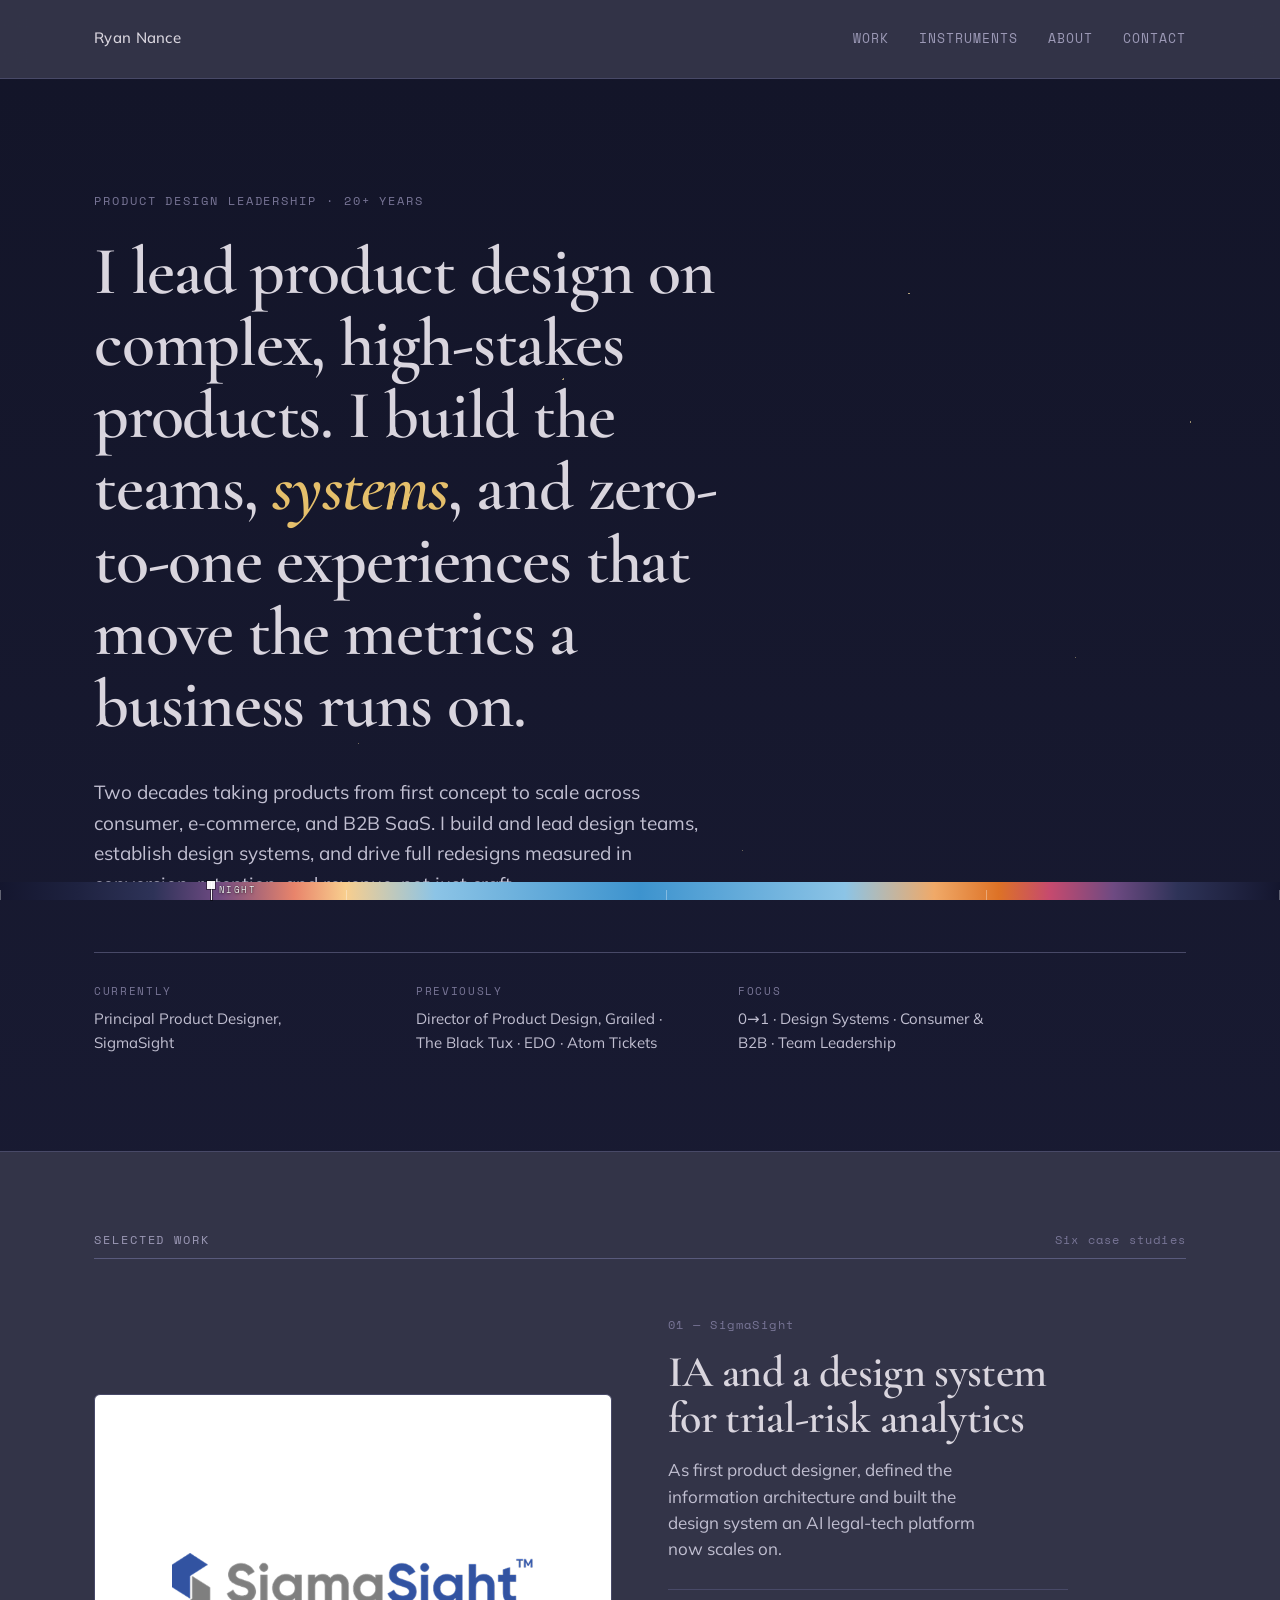
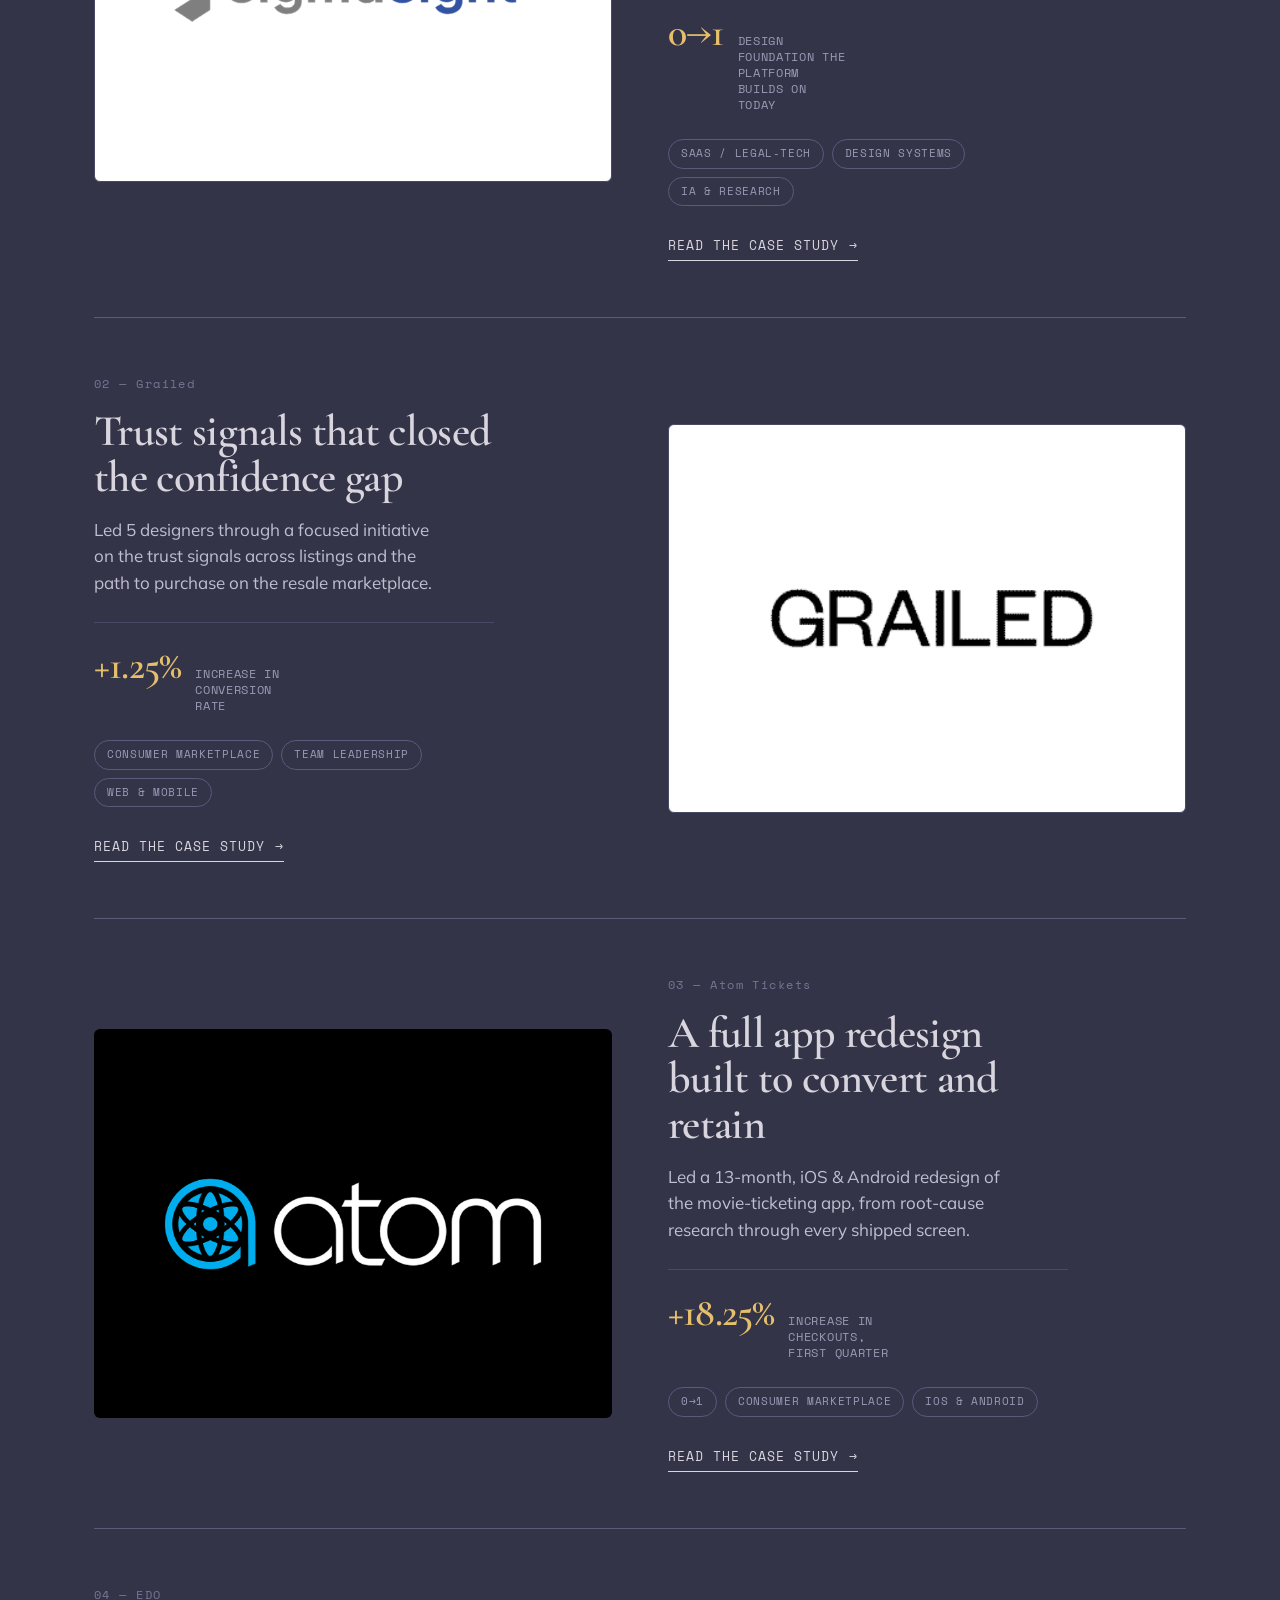
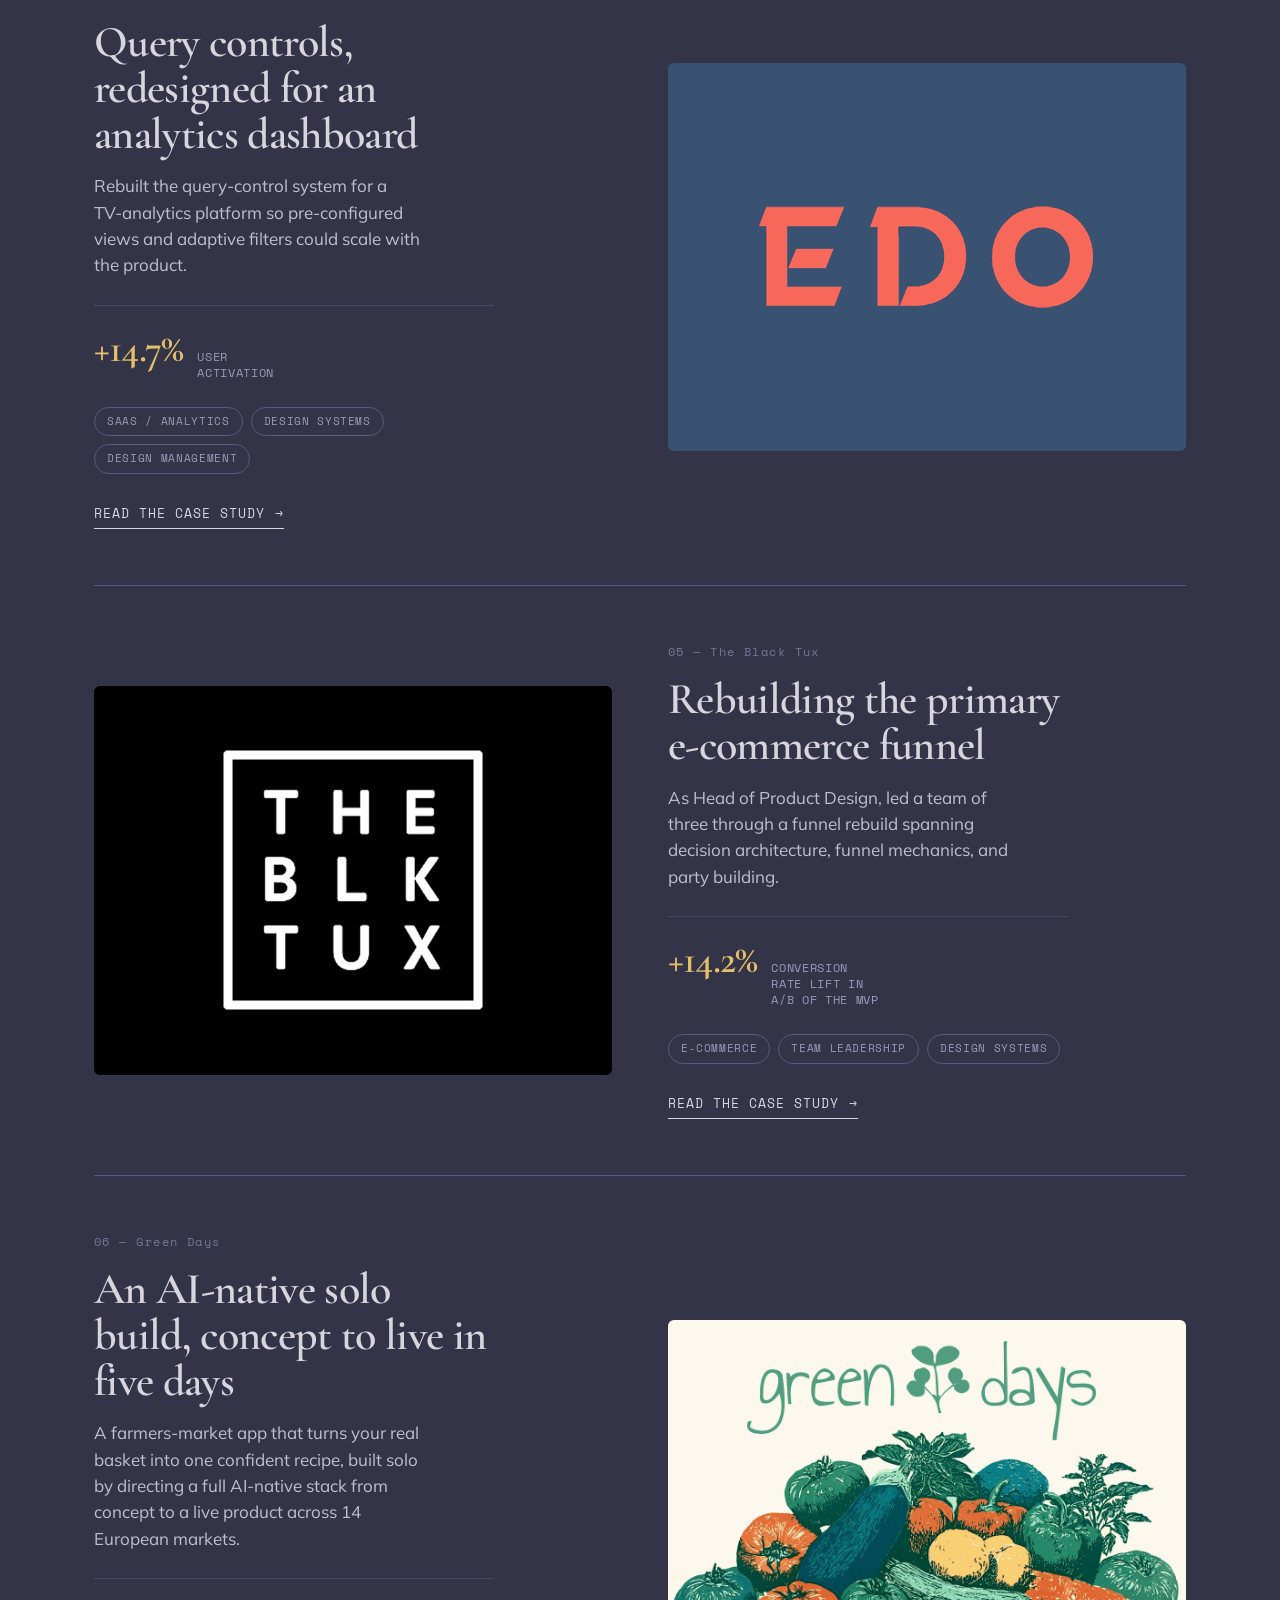
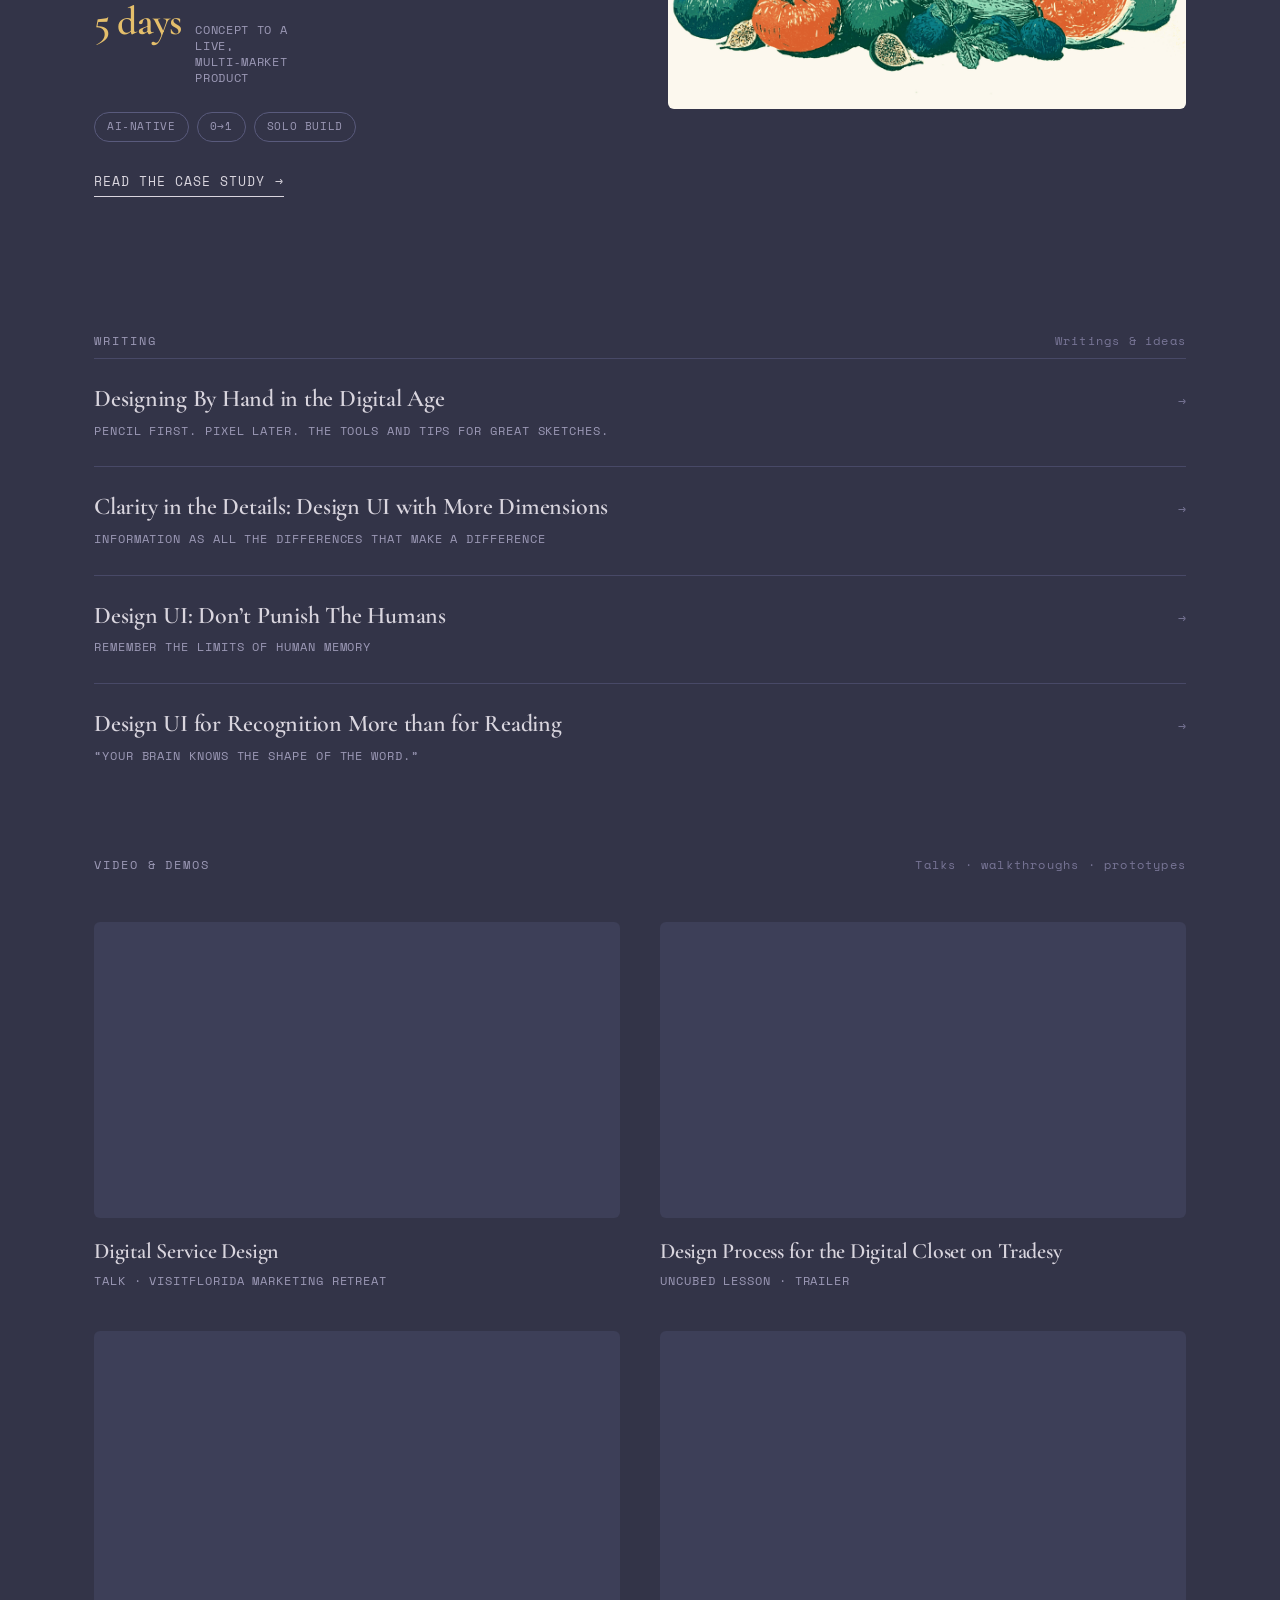
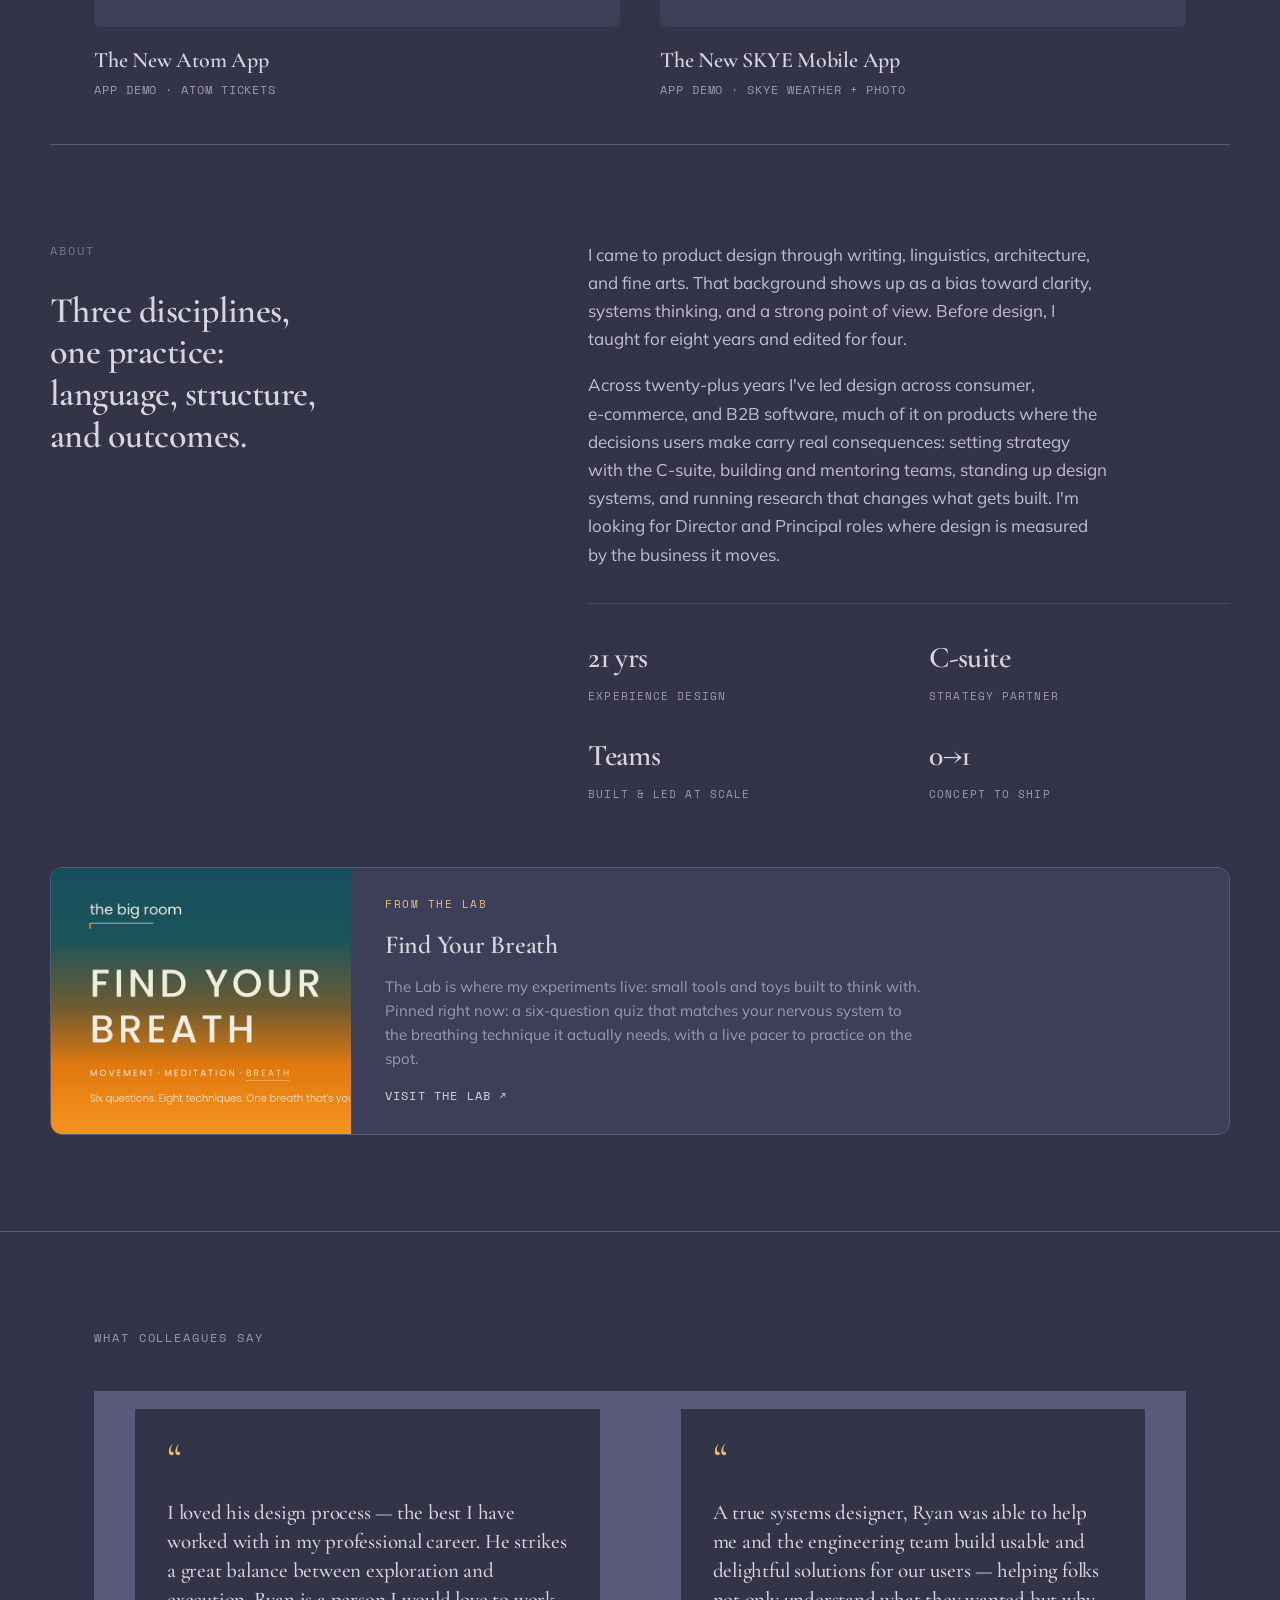
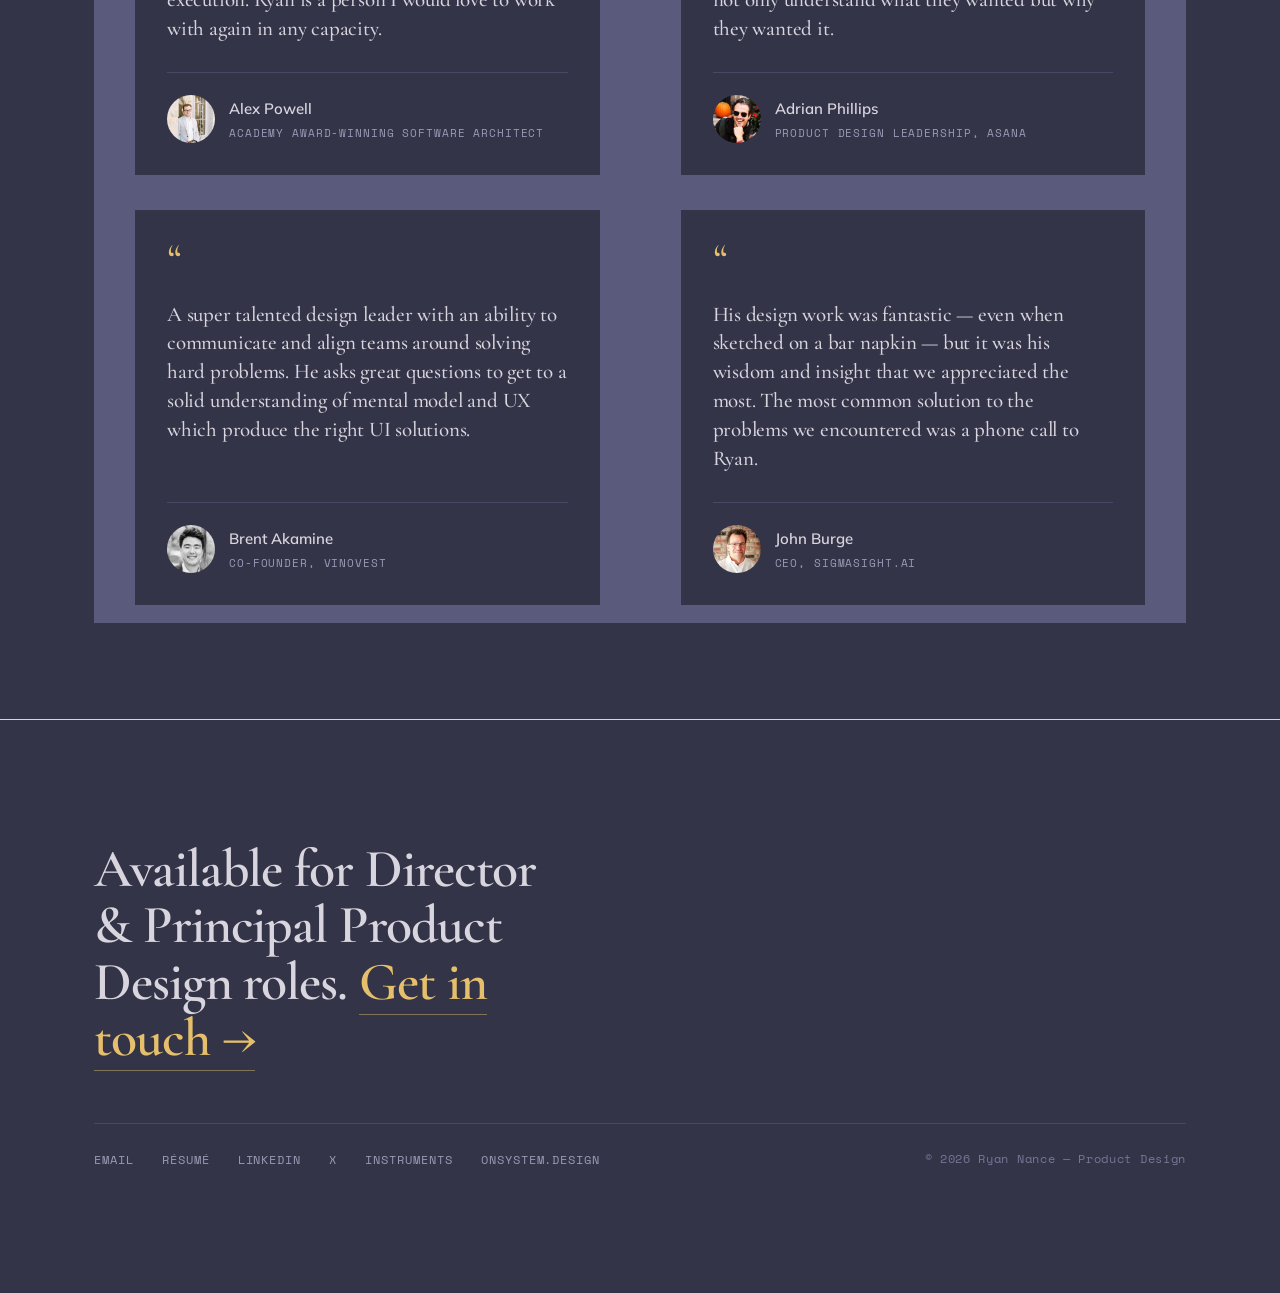
==== commit daa08a3a: "Instruments affordances" ====
--- a/index.html
+++ b/index.html
@@ -151,7 +151,7 @@
 </head>
 <body>
 
-<div class="nav"><div class="wrap fx ac jb"><div class="brand">Ryan Nance</div><div class="fx ac gap24"><nav class="navlinks"><a class="navlink" href="#work">Work</a><a class="navlink" href="about.html">About</a><a class="navlink" href="#contact">Contact</a></nav></div></div></div>
+<div class="nav"><div class="wrap fx ac jb"><div class="brand">Ryan Nance</div><div class="fx ac gap24"><nav class="navlinks"><a class="navlink" href="#work">Work</a><a class="navlink" href="https://lab.ryantnance.com">Instruments</a><a class="navlink" href="about.html">About</a><a class="navlink" href="#contact">Contact</a></nav></div></div></div>
 
 <header class="hero"><div class="wrap"><div class="eyebrow">Product Design Leadership · 20+ Years</div><h1 class="h-lead" style="max-width:21ch">I lead product design on complex, high-stakes products. I build the teams, <em>systems</em>, and zero-to-one experiences that move the metrics a business runs on.</h1><p class="h-sub">Two decades taking products from first concept to scale across consumer, e‑commerce, and B2B SaaS. I build and lead design teams, establish design systems, and drive full redesigns measured in conversion, retention, and revenue, not just craft.</p><div class="metarow"><div class="metacol"><div class="metalabel">Currently</div><div class="metaval">Principal Product Designer, SigmaSight</div></div><div class="metacol"><div class="metalabel">Previously</div><div class="metaval">Director of Product Design, Grailed · The Black Tux · EDO · Atom Tickets</div></div><div class="metacol"><div class="metalabel">Focus</div><div class="metaval">0→1 · Design Systems · Consumer &amp; B2B · Team Leadership</div></div></div></div></header>
 
@@ -183,7 +183,7 @@
 
 <section id="testimonials" class="tsec"><div class="wrap"><div class="sectitle">What Colleagues Say</div><div class="tgrid"><figure class="tcard m0"><div class="tmark">“</div><blockquote class="tquote m0">I loved his design process — the best I have worked with in my professional career. He strikes a great balance between exploration and execution. Ryan is a person I would love to work with again in any capacity.</blockquote><figcaption class="tperson"><img class="tface" src="assets/alex.webp" alt="Alex Powell"><div><div class="tname">Alex Powell</div><div class="ttitle">Academy Award-winning Software Architect</div></div></figcaption></figure><figure class="tcard m0"><div class="tmark">“</div><blockquote class="tquote m0">A true systems designer, Ryan was able to help me and the engineering team build usable and delightful solutions for our users — helping folks not only understand what they wanted but why they wanted it.</blockquote><figcaption class="tperson"><img class="tface" src="assets/adrian.webp" alt="Adrian Phillips"><div><div class="tname">Adrian Phillips</div><div class="ttitle">Product Design Leadership, Asana</div></div></figcaption></figure><figure class="tcard m0"><div class="tmark">“</div><blockquote class="tquote m0">A super talented design leader with an ability to communicate and align teams around solving hard problems. He asks great questions to get to a solid understanding of mental model and UX which produce the right UI solutions.</blockquote><figcaption class="tperson"><img class="tface" src="assets/brent.webp" alt="Brent Akamine"><div><div class="tname">Brent Akamine</div><div class="ttitle">Co-Founder, Vinovest</div></div></figcaption></figure><figure class="tcard m0"><div class="tmark">“</div><blockquote class="tquote m0">His design work was fantastic — even when sketched on a bar napkin — but it was his wisdom and insight that we appreciated the most. The most common solution to the problems we encountered was a phone call to Ryan.</blockquote><figcaption class="tperson"><img class="tface" src="assets/john.webp" alt="John Burge"><div><div class="tname">John Burge</div><div class="ttitle">CEO, SigmaSight.ai</div></div></figcaption></figure></div></div></section>
 
-<footer id="contact" class="foot"><div class="wrap"><h2 class="footlead">Available for Director &amp; Principal Product Design roles. <a href="mailto:rtsnance@gmail.com">Get in touch →</a></h2><div class="footrow"><div class="footlinks"><a class="footlink" href="mailto:rtsnance@gmail.com">Email</a><a class="footlink" href="Ryan_Nance_Lead_Product_Designer_CV.pdf" target="_blank">Résumé</a><a class="footlink" href="https://www.linkedin.com/in/ryantnance" target="_blank">LinkedIn</a><a class="footlink" href="https://x.com/ryantscottnance" target="_blank">X</a><a class="footlink" href="https://lab.ryantnance.com" target="_blank">Lab</a><a class="footlink" href="https://onsystem.design/" target="_blank">onsystem.design</a></div><div class="footmeta">© 2026 Ryan Nance — Product Design</div></div></div></footer>
+<footer id="contact" class="foot"><div class="wrap"><h2 class="footlead">Available for Director &amp; Principal Product Design roles. <a href="mailto:rtsnance@gmail.com">Get in touch →</a></h2><div class="footrow"><div class="footlinks"><a class="footlink" href="mailto:rtsnance@gmail.com">Email</a><a class="footlink" href="Ryan_Nance_Lead_Product_Designer_CV.pdf" target="_blank">Résumé</a><a class="footlink" href="https://www.linkedin.com/in/ryantnance" target="_blank">LinkedIn</a><a class="footlink" href="https://x.com/ryantscottnance" target="_blank">X</a><a class="footlink" href="https://lab.ryantnance.com" target="_blank">Instruments</a><a class="footlink" href="https://onsystem.design/" target="_blank">onsystem.design</a></div><div class="footmeta">© 2026 Ryan Nance — Product Design</div></div></div></footer>
 
 
 <div class="hz" id="hz" role="slider" tabindex="0" aria-label="Time of day" aria-valuemin="0" aria-valuemax="24" aria-valuenow="12" aria-valuetext="Day"><div class="hz-sky" aria-hidden="true"></div><div class="hz-marker" aria-hidden="true"><span class="hz-cap"></span></div><span class="hz-word" aria-hidden="true">Day</span></div>
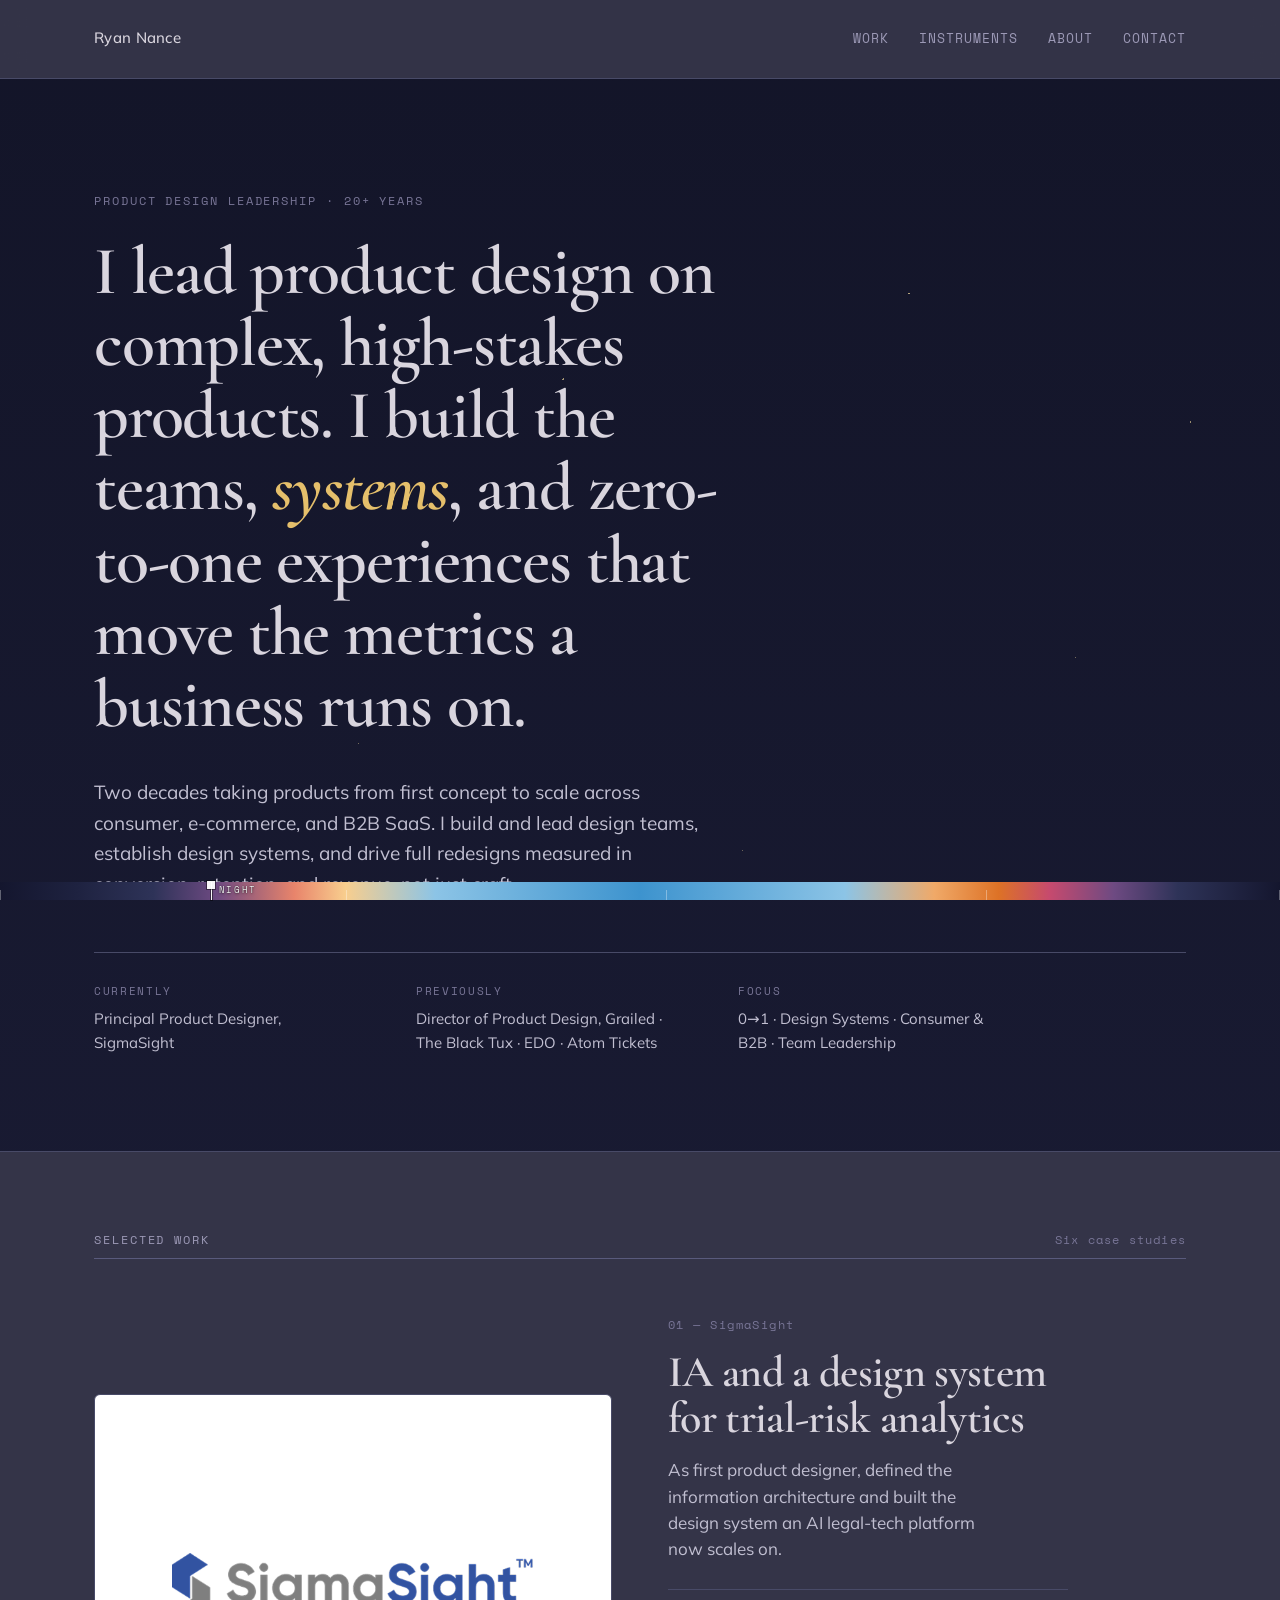
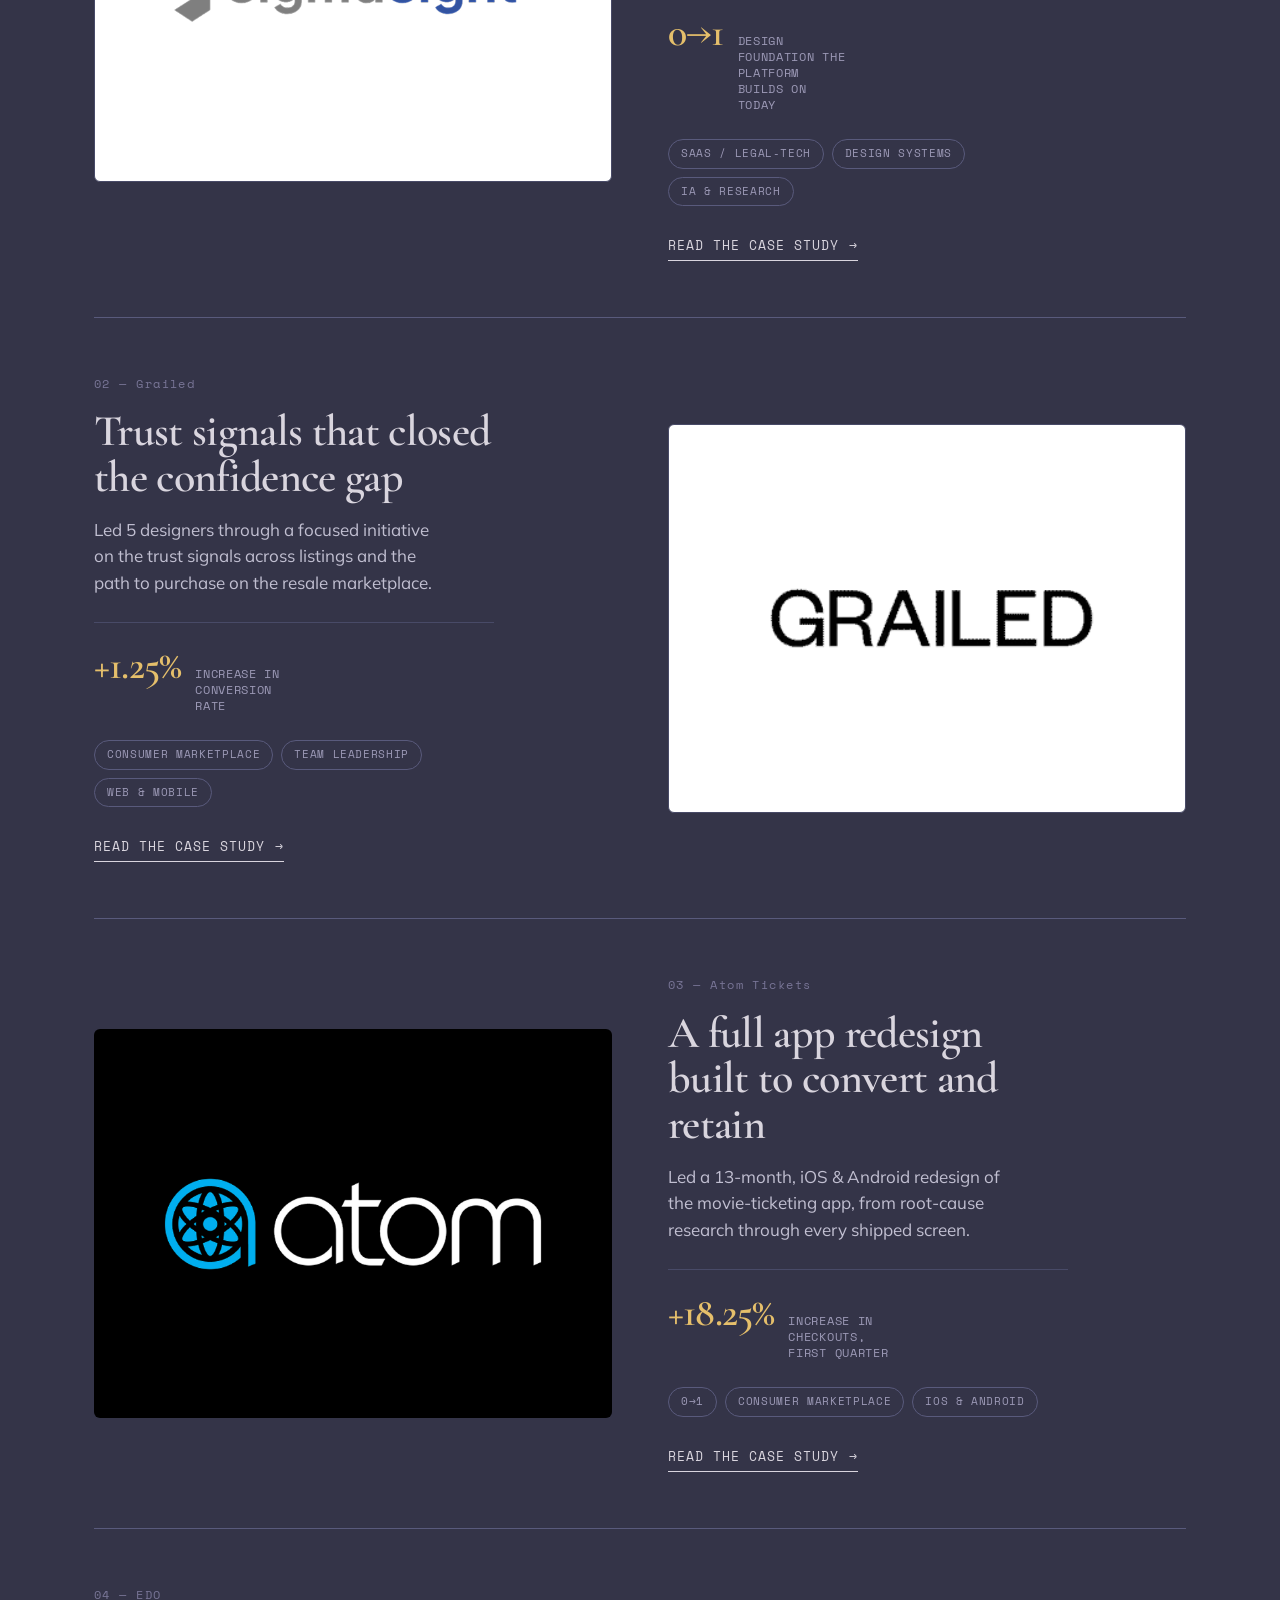
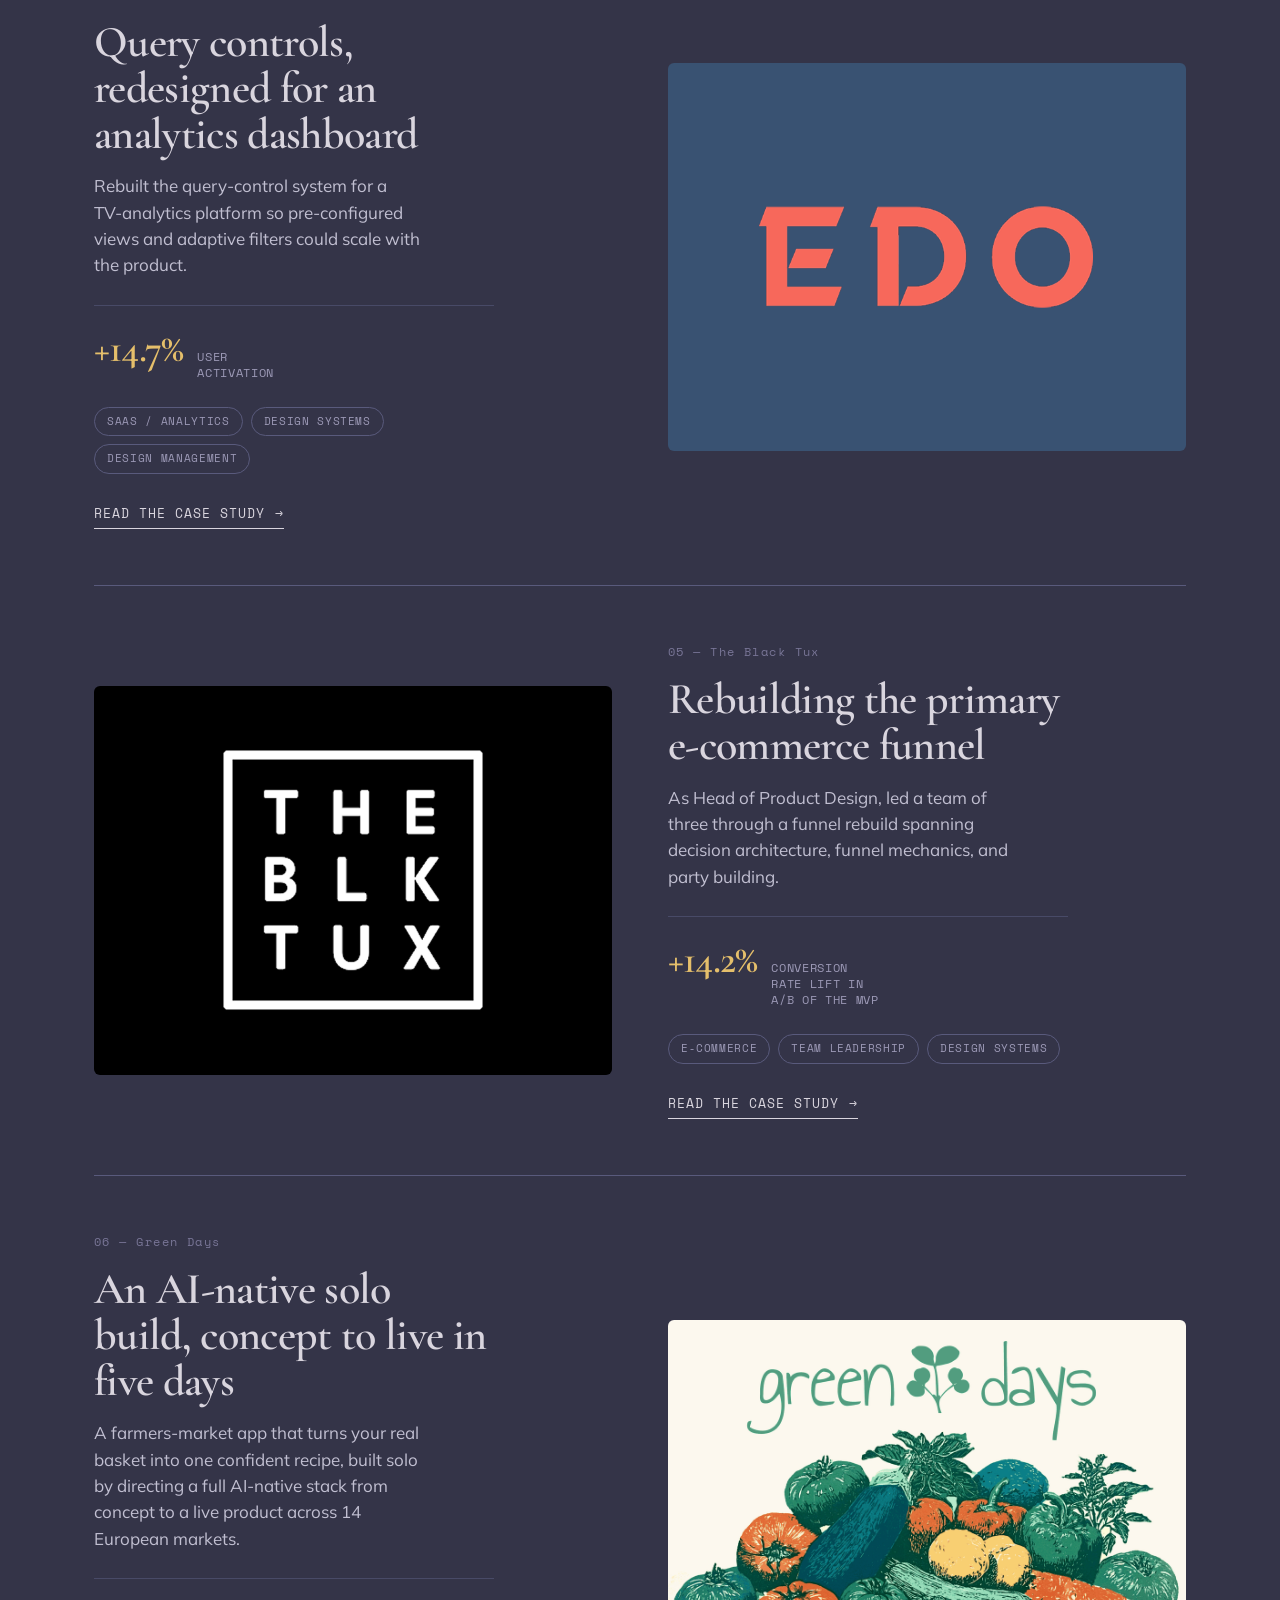
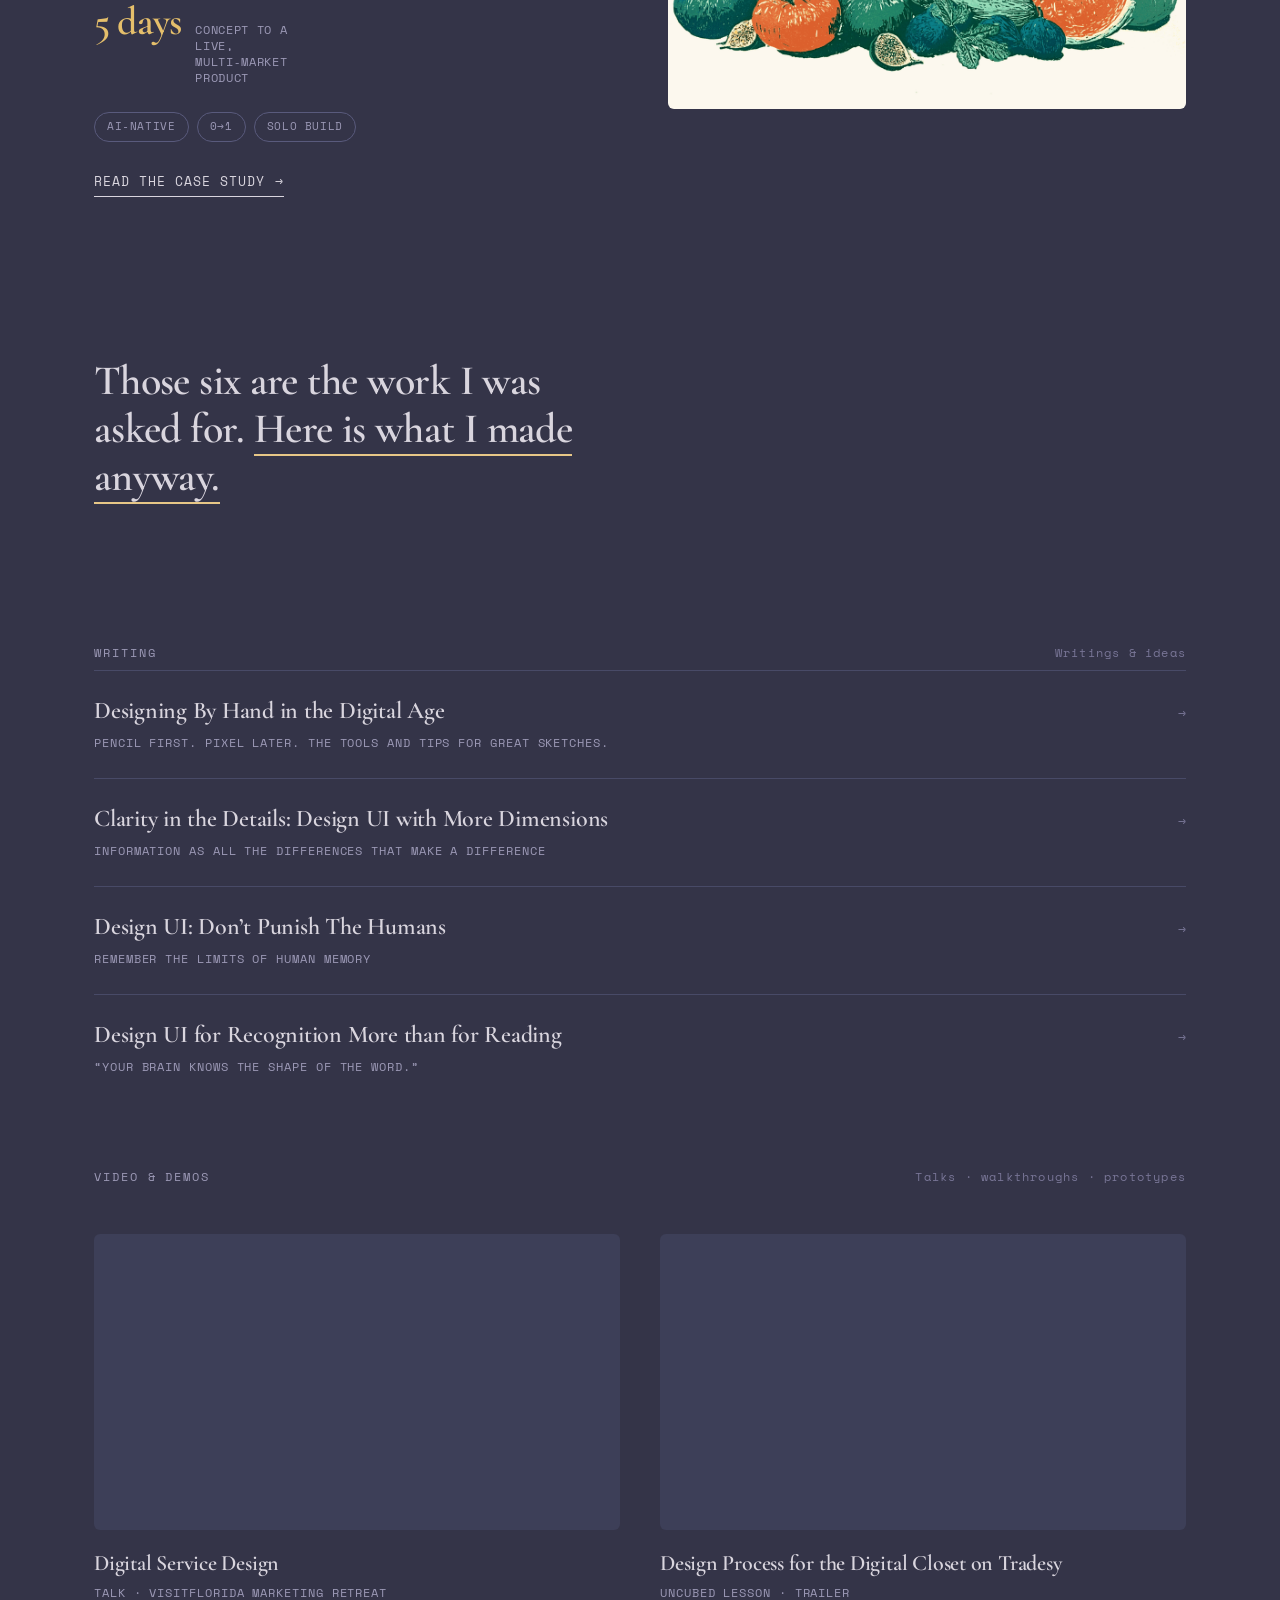
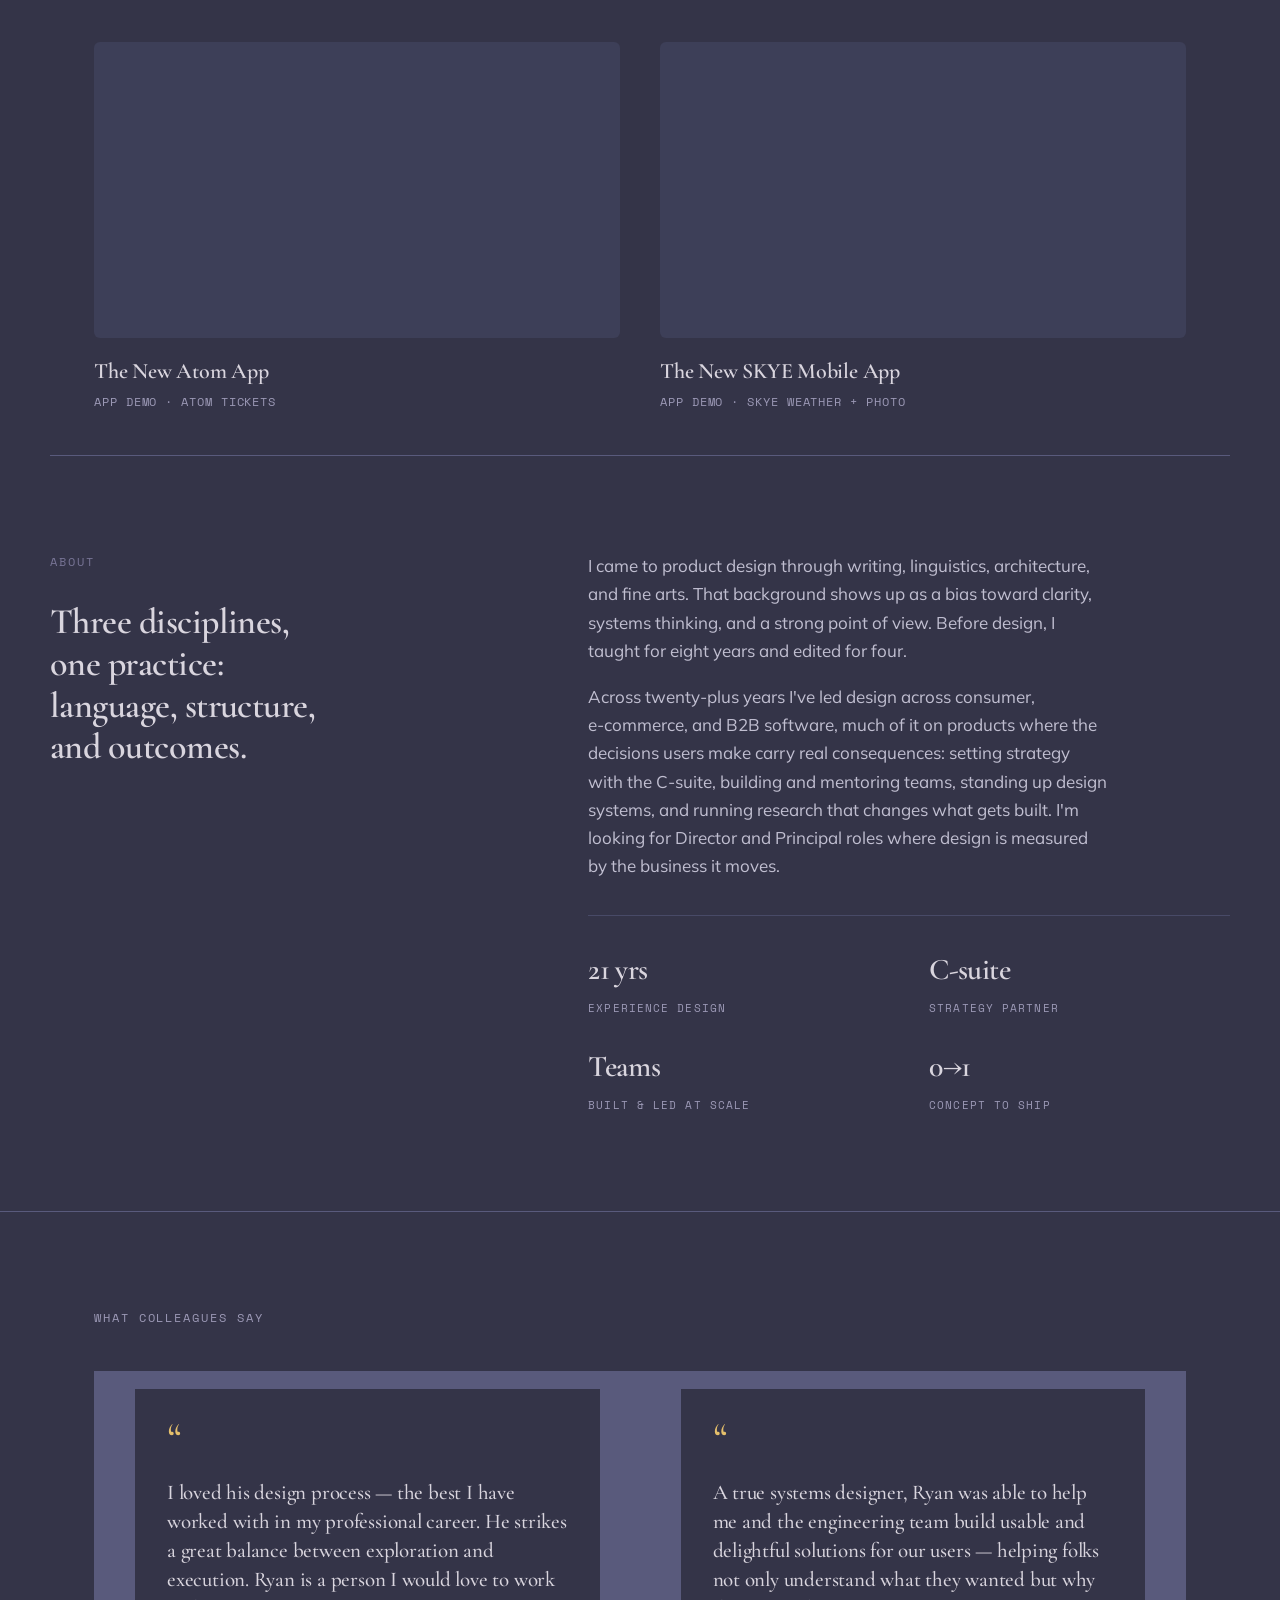
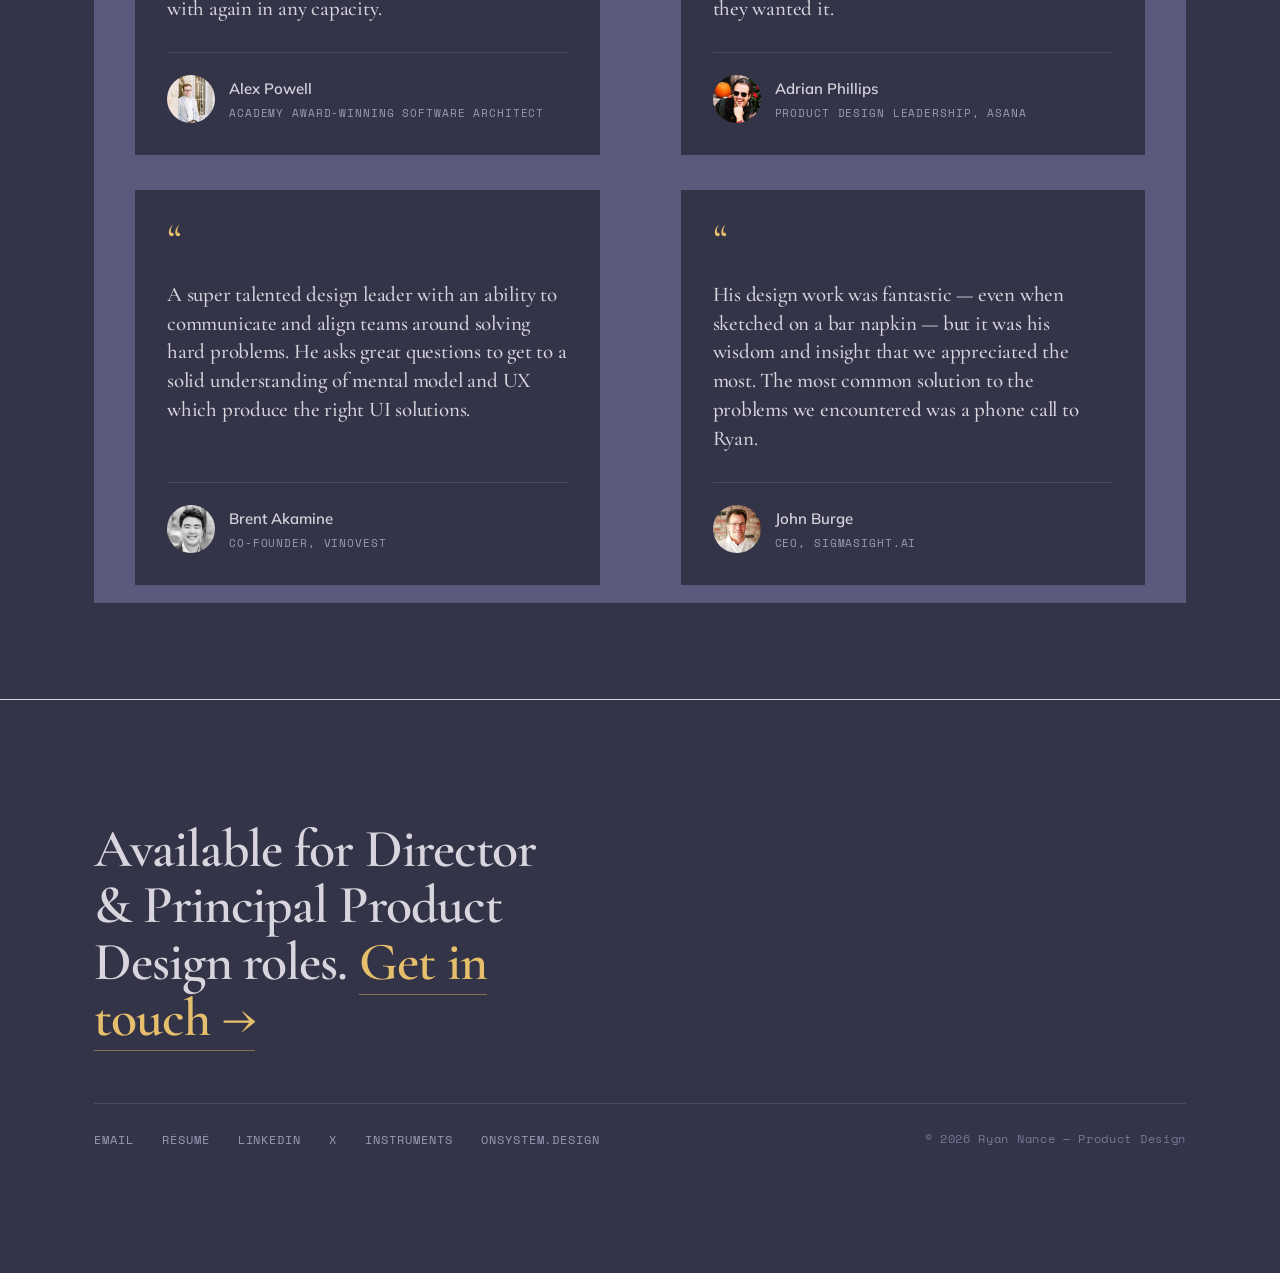
==== commit afaed5b2: "instruments" ====
--- a/index.html
+++ b/index.html
@@ -88,6 +88,12 @@
 .clink .ar{transition:transform .25s ease}
 .clink:hover .ar{transform:translateX(5px)}
 .csoon{margin-top:30px;font-family:var(--font-mono);font-size:12px;letter-spacing:.08em;text-transform:uppercase;color:var(--faint)}
+/* cabinet band: type only. no card, border, tint, shadow, image or motion. */
+.band{padding:104px 0 64px}
+.bandline{font-family:var(--font-display);font-weight:600;letter-spacing:-.015em;font-size:clamp(28px,3.4vw,42px);line-height:1.14;margin:0;max-width:24ch;color:var(--ink)}
+.bandline a{color:inherit;text-decoration:none;border-bottom:2px solid var(--accent-hover)}
+.bandline a:hover{color:var(--accent-hover)}
+@media(max-width:820px){.band{padding:72px 0 48px}}
 /* writing */
 .wrow{display:grid;grid-template-columns:1fr auto;gap:24px;align-items:baseline;padding:26px 0;border-top:1px solid var(--hair);text-decoration:none}
 .wrow:hover .wtitle{color:var(--accent)}
@@ -122,19 +128,6 @@
 .ttitle{font-family:var(--font-mono);font-size:11px;letter-spacing:.08em;text-transform:uppercase;color:var(--muted);margin-top:4px;line-height:1.5}
 @media(max-width:820px){.tgrid{grid-template-columns:1fr}}
 /* footer */
-/* lab cross-link card */
-.labcard{grid-column:1/-1;display:grid;grid-template-columns:300px 1fr;background:var(--card);border:1px solid var(--line);border-radius:12px;overflow:hidden;text-decoration:none;color:inherit;transition:border-color .22s ease,box-shadow .22s ease}
-.labcard:hover{border-color:var(--accent)}
-.labthumb{min-height:190px;background:var(--paper)}
-.labthumb img{width:100%;height:100%;object-fit:cover;object-position:left center;display:block}
-.labbody{padding:28px 34px;display:flex;flex-direction:column;gap:10px;justify-content:center}
-.lablabel{font-family:var(--font-mono);font-size:11px;letter-spacing:.14em;text-transform:uppercase;color:var(--accent)}
-.labtitle{font-family:var(--font-display);font-weight:600;font-size:26px;letter-spacing:-.01em;color:var(--ink)}
-.labblurb{margin:0;font-size:15px;line-height:1.6;color:var(--muted);max-width:60ch}
-.labcta{font-family:var(--font-mono);font-size:11.5px;letter-spacing:.1em;text-transform:uppercase;color:var(--ink);margin-top:6px;display:inline-flex;gap:8px;align-items:center}
-.labcta .ar{transition:transform .2s ease}
-.labcard:hover .labcta .ar{transform:translate(2px,-2px)}
-@media(max-width:820px){.labcard{grid-template-columns:1fr}.labthumb{max-height:210px}}
 .foot{border-top:1px solid var(--ink);padding:76px 0 60px}
 .footlead{font-family:var(--font-display);font-weight:400;font-size:clamp(30px,4.2vw,54px);letter-spacing:-.02em;line-height:1.05;max-width:18ch}
 .footlead a{color:var(--accent);text-decoration:none;border-bottom:1.5px solid color-mix(in srgb,var(--accent) 45%,transparent)}
@@ -169,6 +162,9 @@
 
 <article class="case flip"><a class="cmedia" href="green-days.html" aria-label="Green Days case study"><img class="cimg" src="assets/logo-greendays.png" alt="Green Days — wordmark over a hand-pressed linocut produce illustration"></a><div class="cbody"><div class="cnum">06 — Green Days</div><h3 class="ctitle"><a href="green-days.html">An AI‑native solo build, concept to live in five days</a></h3><p class="cdesc">A farmers‑market app that turns your real basket into one confident recipe, built solo by directing a full AI‑native stack from concept to a live product across 14 European markets.</p><div class="cmetric"><div class="cmnum">5 days</div><div class="cmlabel">Concept to a live, multi‑market product</div></div><div class="ctags"><span class="tag">AI‑Native</span><span class="tag">0→1</span><span class="tag">Solo Build</span></div><a class="clink" href="green-days.html">Read the case study <span class="ar">→</span></a></div></article>
 
+<!-- "Those six" is hardcoded. If the number of case studies changes, update it here and the "Six case studies" count in the Selected Work heading above. -->
+<div class="band"><p class="bandline">Those six are the work I was asked for. <a href="https://lab.ryantnance.com">Here is what I made anyway.</a></p></div>
+
 <div class="sechead"><div class="sectitle">Writing</div><div class="seccount">Writings &amp; ideas</div></div>
 <a class="wrow" href="https://medium.com/the-user-s-experience/designing-by-hand-in-the-digital-age-ad3e1ed90ce9" target="_blank"><div><div class="wtitle">Designing By Hand in the Digital Age</div><div class="wmeta">Pencil first. Pixel later. The tools and tips for great sketches.</div></div><span class="war">→</span></a>
 <a class="wrow" href="https://medium.com/the-user-s-experience/clarity-in-the-details-design-ui-with-more-dimensions-ae1fa1473863" target="_blank"><div><div class="wtitle">Clarity in the Details: Design UI with More Dimensions</div><div class="wmeta">Information as all the differences that make a difference</div></div><span class="war">→</span></a>
@@ -179,7 +175,7 @@
 <div class="vgrid"><div><iframe class="vembed" src="https://player.vimeo.com/video/8370405" allow="fullscreen; picture-in-picture" allowfullscreen title="Vimeo video 1"></iframe><div class="vtitle">Digital Service Design</div><div class="vmeta">Talk · VisitFlorida Marketing Retreat</div></div><div><iframe class="vembed" src="https://player.vimeo.com/video/136063359" allow="fullscreen; picture-in-picture" allowfullscreen title="Vimeo video 2"></iframe><div class="vtitle">Design Process for the Digital Closet on Tradesy</div><div class="vmeta">UnCubed Lesson · Trailer</div></div><div><iframe class="vembed" src="https://player.vimeo.com/video/237629310" allow="fullscreen; picture-in-picture" allowfullscreen title="Vimeo video 3"></iframe><div class="vtitle">The New Atom App</div><div class="vmeta">App Demo · Atom Tickets</div></div><div><iframe class="vembed" src="https://player.vimeo.com/video/57102212" allow="fullscreen; picture-in-picture" allowfullscreen title="Vimeo video 4"></iframe><div class="vtitle">The New SKYE Mobile App</div><div class="vmeta">App Demo · SKYE Weather + Photo</div></div></div>
 </div></main>
 
-<section id="about"><div class="wrap about"><div><div class="eyebrow" style="margin-bottom:18px">About</div><h2 class="aboutlead">Three disciplines, one practice: language, structure, and outcomes.</h2></div><div><div class="abouttext"><p>I came to product design through writing, linguistics, architecture, and fine arts. That background shows up as a bias toward clarity, systems thinking, and a strong point of view. Before design, I taught for eight years and edited for four.</p><p>Across twenty‑plus years I've led design across consumer, e‑commerce, and B2B software, much of it on products where the decisions users make carry real consequences: setting strategy with the C‑suite, building and mentoring teams, standing up design systems, and running research that changes what gets built. I'm looking for Director and Principal roles where design is measured by the business it moves.</p></div><div class="factgrid"><div class="fact"><div class="factnum">21 yrs</div><div class="factlabel">Experience Design</div></div><div class="fact"><div class="factnum">C‑suite</div><div class="factlabel">Strategy Partner</div></div><div class="fact"><div class="factnum">Teams</div><div class="factlabel">Built &amp; Led at Scale</div></div><div class="fact"><div class="factnum">0→1</div><div class="factlabel">Concept to Ship</div></div></div></div><a class="labcard" href="https://lab.ryantnance.com" target="_blank"><div class="labthumb"><img src="assets/lab-breath.png" alt="Find Your Breath — the pinned experiment in the Lab"></div><div class="labbody"><div class="lablabel">From the Lab</div><div class="labtitle">Find Your Breath</div><p class="labblurb">The Lab is where my experiments live: small tools and toys built to think with. Pinned right now: a six‑question quiz that matches your nervous system to the breathing technique it actually needs, with a live pacer to practice on the spot.</p><span class="labcta">Visit the lab <span class="ar">↗</span></span></div></a></div></section>
+<section id="about"><div class="wrap about"><div><div class="eyebrow" style="margin-bottom:18px">About</div><h2 class="aboutlead">Three disciplines, one practice: language, structure, and outcomes.</h2></div><div><div class="abouttext"><p>I came to product design through writing, linguistics, architecture, and fine arts. That background shows up as a bias toward clarity, systems thinking, and a strong point of view. Before design, I taught for eight years and edited for four.</p><p>Across twenty‑plus years I've led design across consumer, e‑commerce, and B2B software, much of it on products where the decisions users make carry real consequences: setting strategy with the C‑suite, building and mentoring teams, standing up design systems, and running research that changes what gets built. I'm looking for Director and Principal roles where design is measured by the business it moves.</p></div><div class="factgrid"><div class="fact"><div class="factnum">21 yrs</div><div class="factlabel">Experience Design</div></div><div class="fact"><div class="factnum">C‑suite</div><div class="factlabel">Strategy Partner</div></div><div class="fact"><div class="factnum">Teams</div><div class="factlabel">Built &amp; Led at Scale</div></div><div class="fact"><div class="factnum">0→1</div><div class="factlabel">Concept to Ship</div></div></div></div></div></section>
 
 <section id="testimonials" class="tsec"><div class="wrap"><div class="sectitle">What Colleagues Say</div><div class="tgrid"><figure class="tcard m0"><div class="tmark">“</div><blockquote class="tquote m0">I loved his design process — the best I have worked with in my professional career. He strikes a great balance between exploration and execution. Ryan is a person I would love to work with again in any capacity.</blockquote><figcaption class="tperson"><img class="tface" src="assets/alex.webp" alt="Alex Powell"><div><div class="tname">Alex Powell</div><div class="ttitle">Academy Award-winning Software Architect</div></div></figcaption></figure><figure class="tcard m0"><div class="tmark">“</div><blockquote class="tquote m0">A true systems designer, Ryan was able to help me and the engineering team build usable and delightful solutions for our users — helping folks not only understand what they wanted but why they wanted it.</blockquote><figcaption class="tperson"><img class="tface" src="assets/adrian.webp" alt="Adrian Phillips"><div><div class="tname">Adrian Phillips</div><div class="ttitle">Product Design Leadership, Asana</div></div></figcaption></figure><figure class="tcard m0"><div class="tmark">“</div><blockquote class="tquote m0">A super talented design leader with an ability to communicate and align teams around solving hard problems. He asks great questions to get to a solid understanding of mental model and UX which produce the right UI solutions.</blockquote><figcaption class="tperson"><img class="tface" src="assets/brent.webp" alt="Brent Akamine"><div><div class="tname">Brent Akamine</div><div class="ttitle">Co-Founder, Vinovest</div></div></figcaption></figure><figure class="tcard m0"><div class="tmark">“</div><blockquote class="tquote m0">His design work was fantastic — even when sketched on a bar napkin — but it was his wisdom and insight that we appreciated the most. The most common solution to the problems we encountered was a phone call to Ryan.</blockquote><figcaption class="tperson"><img class="tface" src="assets/john.webp" alt="John Burge"><div><div class="tname">John Burge</div><div class="ttitle">CEO, SigmaSight.ai</div></div></figcaption></figure></div></div></section>
 
--- a/css/desert-ds.css
+++ b/css/desert-ds.css
@@ -266,3 +266,12 @@
   .nav .navlink, .nav .back { font-size: 10.5px; letter-spacing: .03em; }
 }
 
+/* Four nav items (Work / Instruments / About / Contact) need ~352px before the
+   brand and the links touch. One more step keeps them apart on 320px screens.
+   .back is left alone; the case-study pages carry a single link, not a row. */
+@media (max-width: 359px) {
+  .nav .brand { font-size: 12.5px; }
+  .nav .navlinks { gap: 8px; }
+  .nav .navlink { font-size: 9.5px; letter-spacing: .02em; }
+}
+
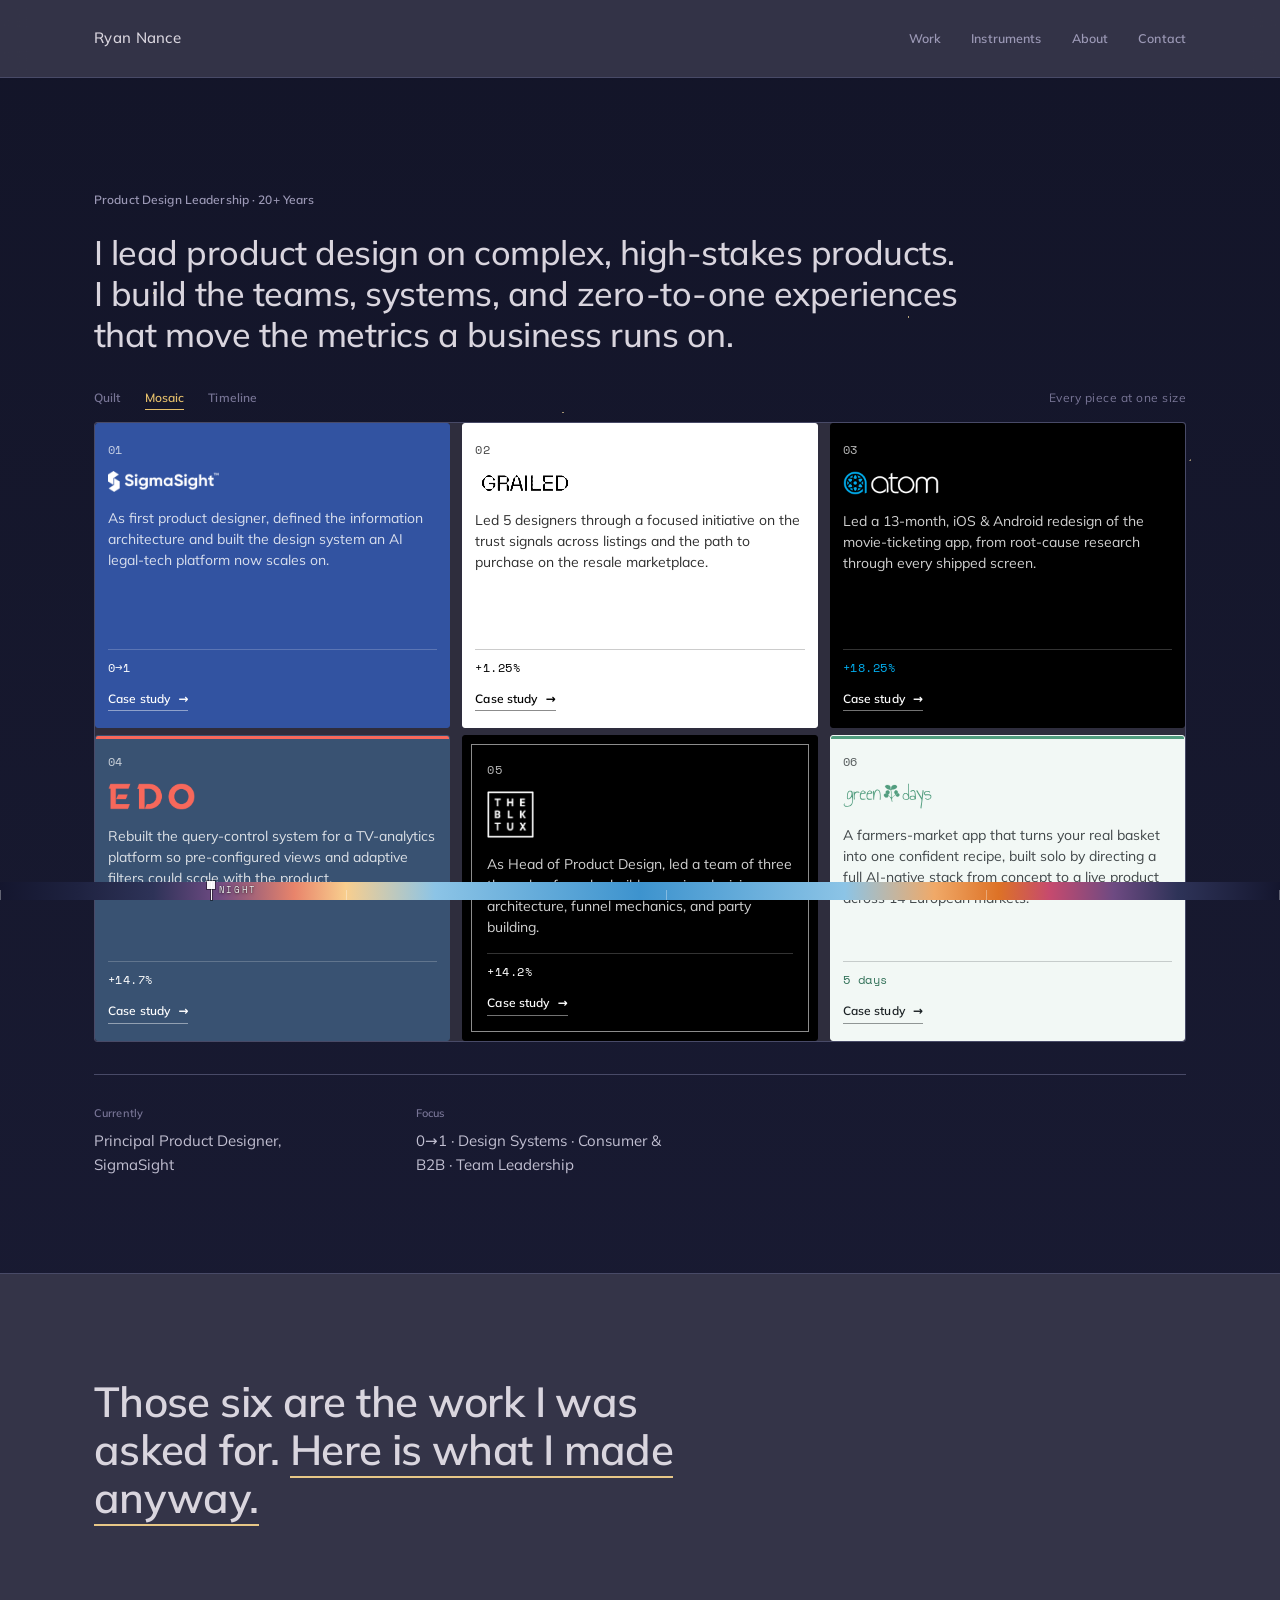
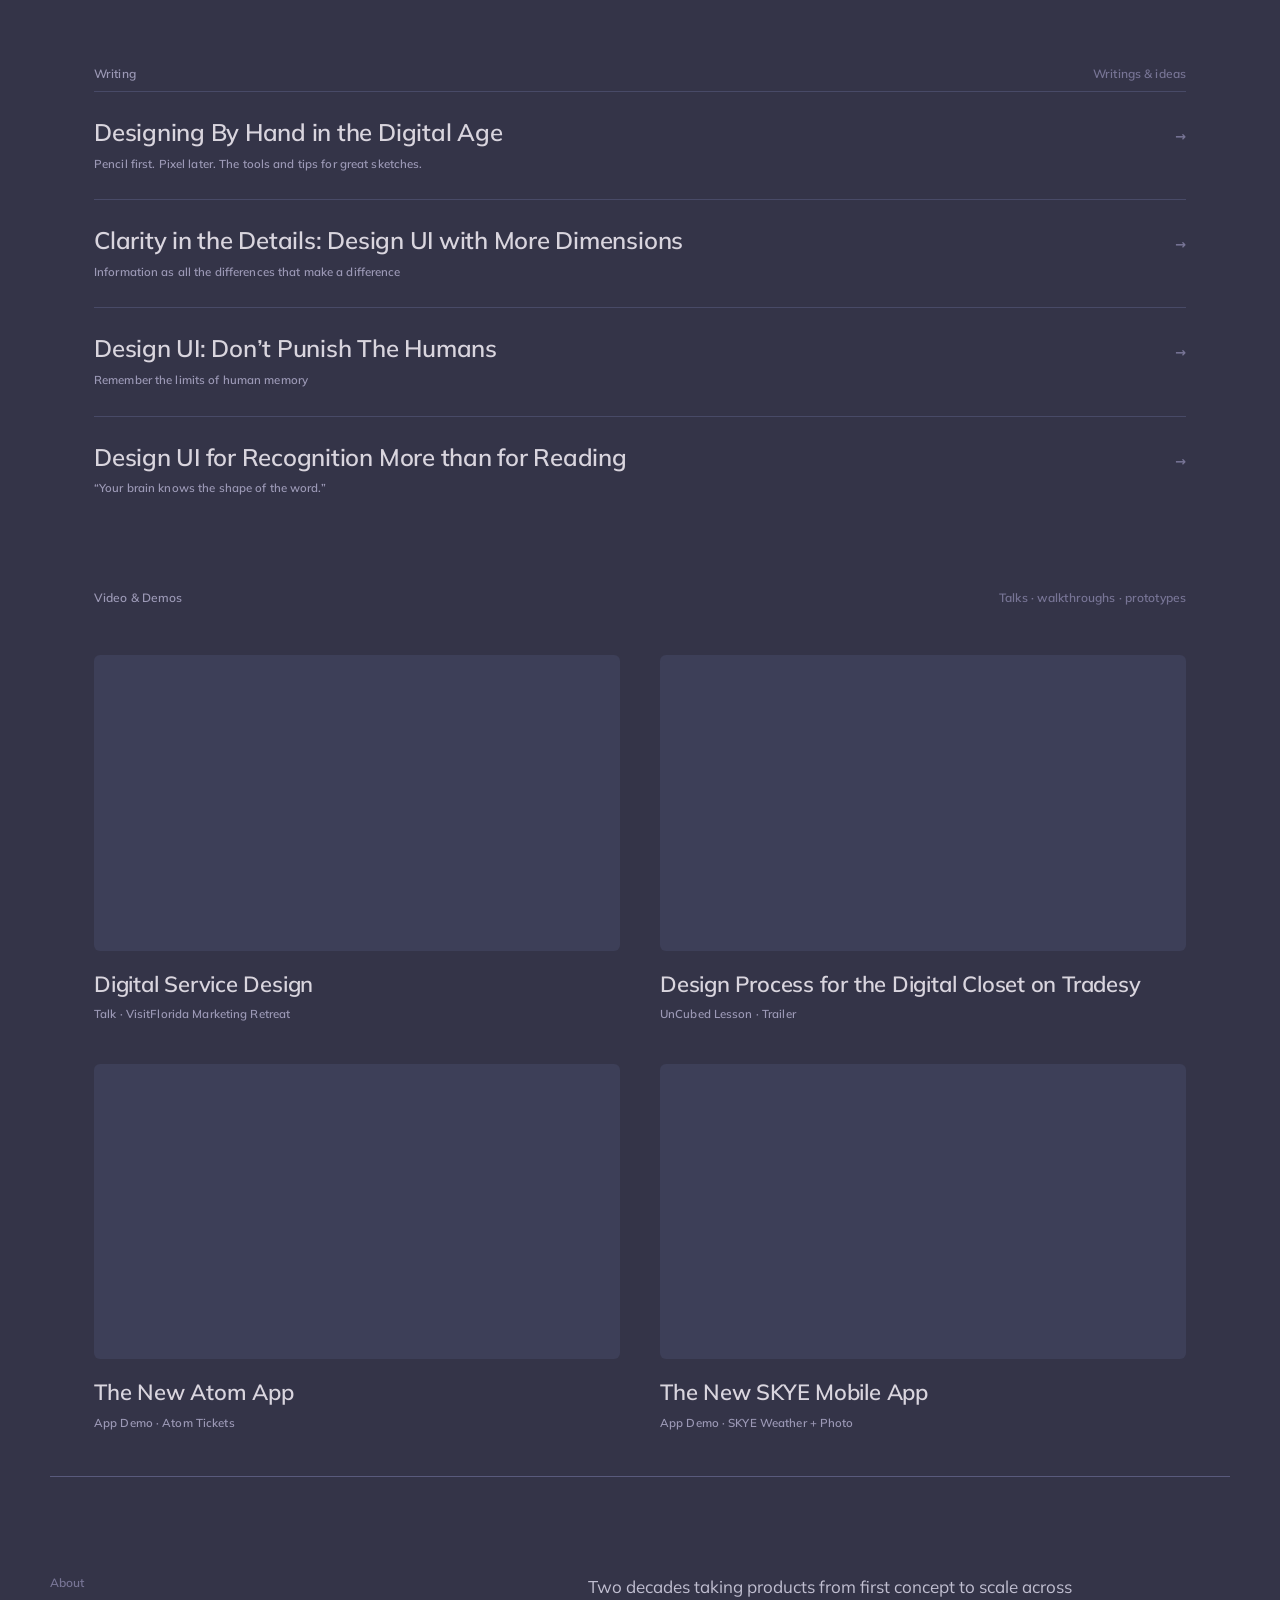
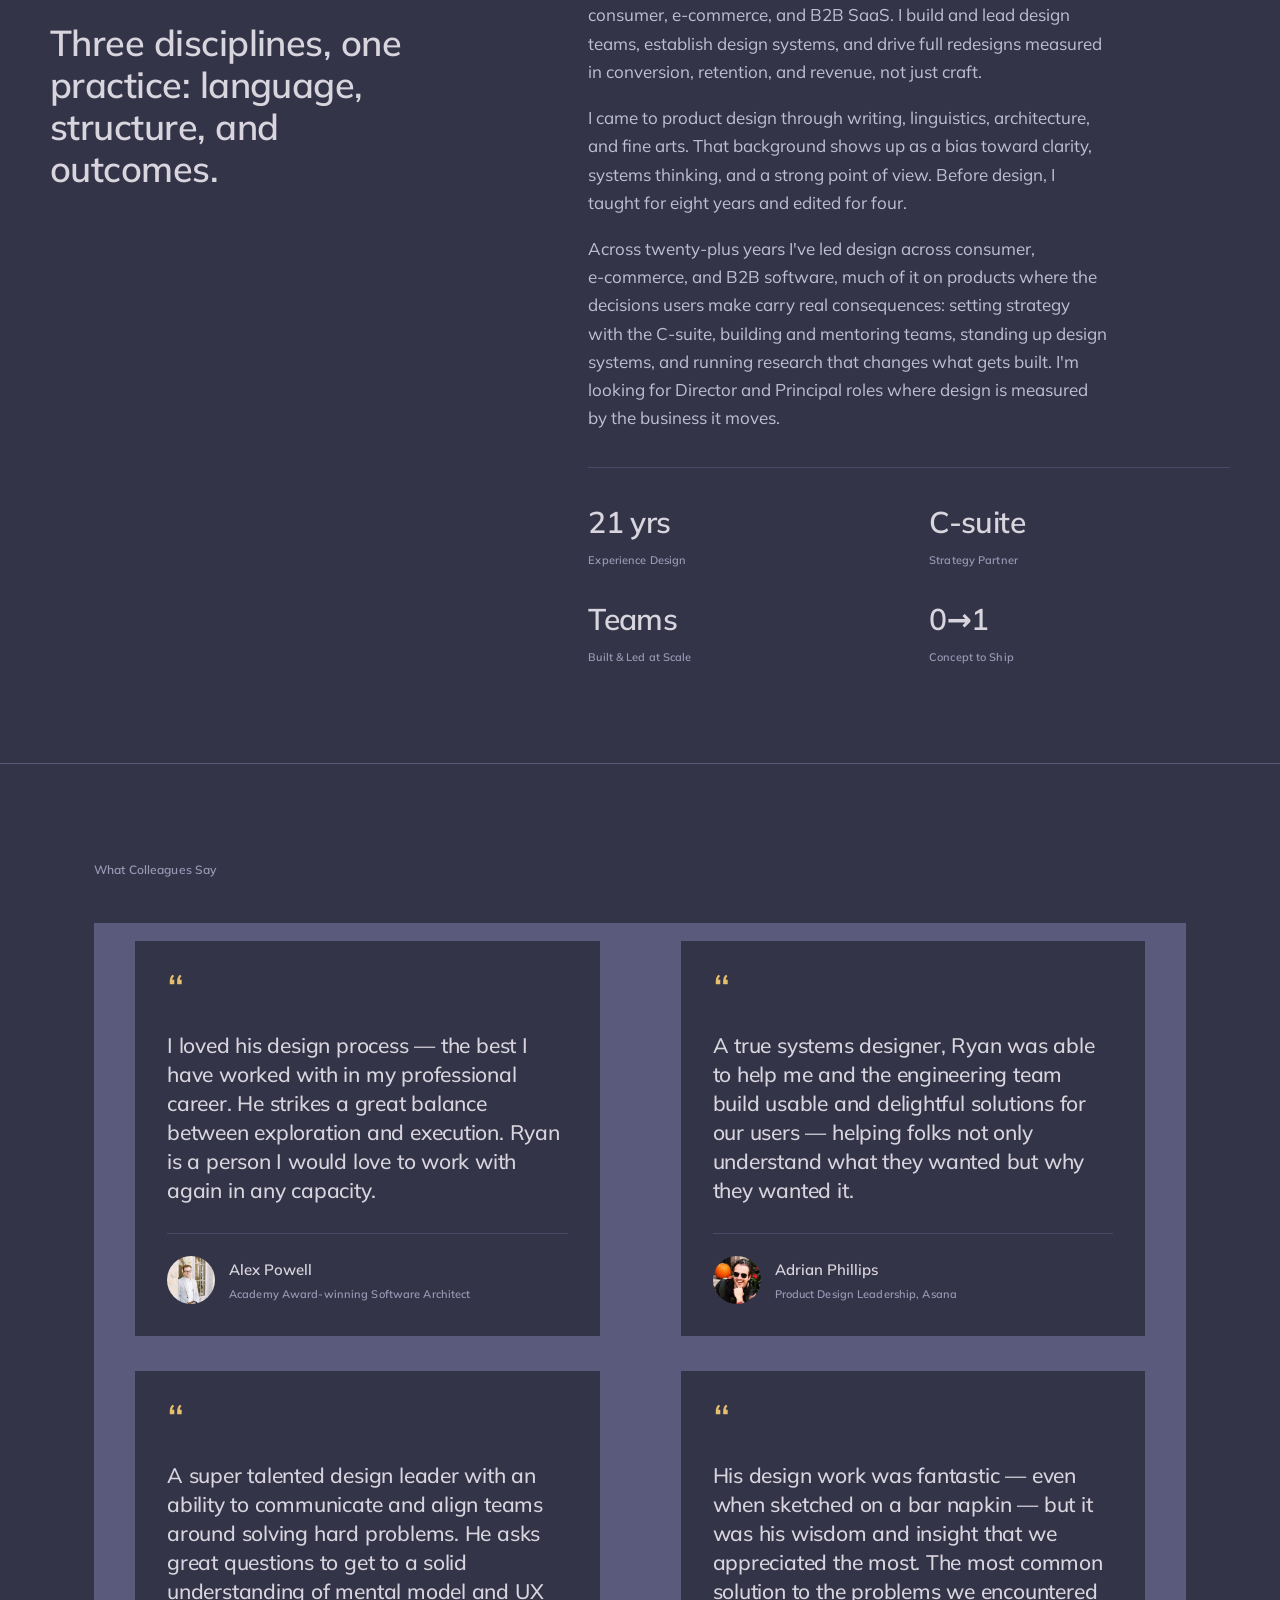
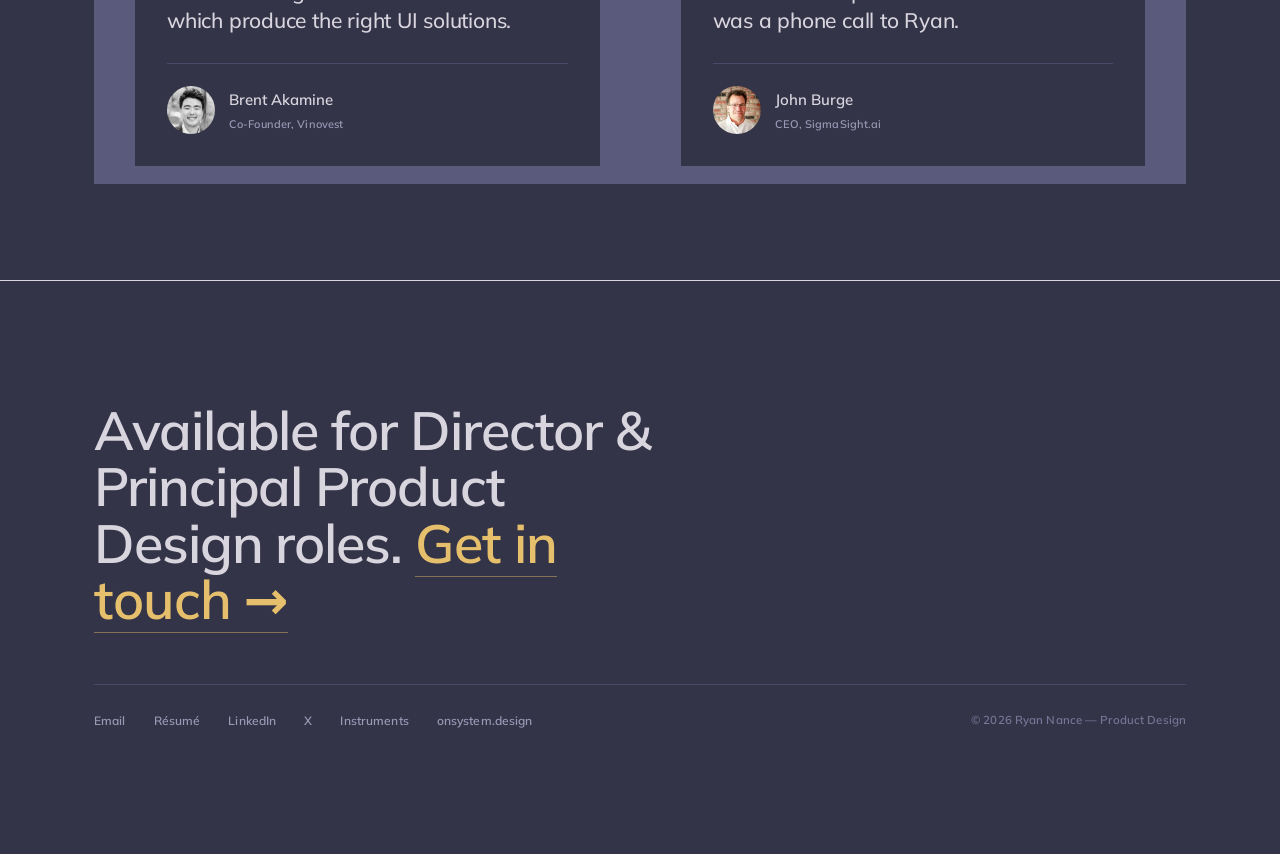
==== commit 7acb8593: "Quilt hero replaces Selected Work; one type voice across the site Hero: the headline in three lines," ====
--- a/index.html
+++ b/index.html
@@ -31,6 +31,7 @@
 <link rel="icon" type="image/png" sizes="32x32" href="assets/favicon-32.png">
 <link rel="apple-touch-icon" href="assets/apple-touch-icon.png">
 <link rel="stylesheet" href="css/desert-ds.css">
+<link rel="stylesheet" href="css/quilt.css">
 <link rel="stylesheet" href="css/horizon.css">
 <script>(function(){var P={night:['#14162E','#F2F0FA','#D2D2E6','#9FA0C0','#6E6F94','#E8C877','#F0D89A','#2E3358','#1E2240','#0E1024','#434974'],sunrise:['#FBF1EA','#382B2E','#574549','#8A7076','#B49AA0','#D5871F','#AD5912','#F0D8C8','#FFF8F2','#F5E4D9','#E4C4B0'],day:['#FCF7EC','#292420','#463F34','#6E6555','#9C917E','#D06334','#A9411F','#EBD7B3','#FDFAF3','#F6ECD6','#D6BB85'],sunset:['#FBEADF','#2E2228','#4A3742','#7C6169','#AD8E96','#C64A6E','#9E3050','#F0CDB8','#FFF4EC','#F5D8C7','#E7B79C']},V=['--bg-page','--text-strong','--text-body','--text-muted','--text-faint','--accent','--accent-hover','--border','--bg-raised','--bg-sunk','--border-strong'],S=[[0,'night'],[6.5,'sunrise'],[12.5,'day'],[18.5,'sunset'],[24,'night']],G=[[5.75,0.1985,0.8885],0,0,[20.25,0.1435,0.8045]],d=new Date(),h=d.getHours()+d.getMinutes()/60+d.getSeconds()/3600;if(window.matchMedia&&matchMedia('(prefers-color-scheme: dark)').matches)h=0;var i=0;while(i<3&&h>=S[i+1][0])i++;var lo=S[i][0],hi=S[i+1][0],g=G[i],t=g?(h<g[0]?(h-lo)/(g[0]-lo)*g[1]:g[2]+(h-g[0])/(hi-g[0])*(1-g[2])):(h-lo)/(hi-lo),a=P[S[i][1]],b=P[S[i+1][1]],r=document.documentElement,k,c,o,v;for(k=0;k<V.length;k++){o='#';for(c=1;c<6;c+=2){v=Math.round(parseInt(a[k].substr(c,2),16)+(parseInt(b[k].substr(c,2),16)-parseInt(a[k].substr(c,2),16))*t).toString(16);o+=v.length<2?'0'+v:v}r.style.setProperty(V[k],o)}r.style.setProperty('--night',''+(i==0?1-t:i==3?t:0))})()</script>
 <style>
@@ -44,12 +45,12 @@
 .mono{font-family:var(--font-mono)}
 .wrap{max-width:1180px;margin:0 auto;padding:0 44px}
 a{color:inherit}
-.eyebrow{font-family:var(--font-mono);font-size:12px;letter-spacing:.16em;text-transform:uppercase;color:var(--faint)}
+.eyebrow{font-family:var(--label-font);font-weight:var(--label-weight);font-size:12px;letter-spacing:var(--label-tracking);text-transform:var(--label-case);color:var(--faint)}
 /* nav */
 .nav{padding:26px 0;border-bottom:1px solid var(--hair);position:sticky;top:0;z-index:50;background:color-mix(in srgb,var(--paper) 85%,transparent);backdrop-filter:blur(12px);-webkit-backdrop-filter:blur(12px)}
 .brand{font-size:15px;letter-spacing:.02em;font-weight:500;white-space:nowrap}
 .navlinks{display:flex;gap:30px}
-.navlink{font-family:var(--font-mono);font-size:12.5px;letter-spacing:.08em;text-transform:uppercase;color:var(--muted);text-decoration:none;padding-bottom:2px;border-bottom:1px solid transparent}
+.navlink{font-family:var(--label-font);font-weight:var(--label-weight);font-size:12.5px;letter-spacing:var(--label-tracking);text-transform:var(--label-case);color:var(--muted);text-decoration:none;padding-bottom:2px;border-bottom:1px solid transparent}
 .navlink:hover{color:var(--ink);border-color:var(--ink)}
 /* hero */
 .hero{padding:112px 0 96px;border-bottom:1px solid var(--hair)}
@@ -59,12 +60,19 @@
 .h-sub{max-width:56ch;margin:36px 0 0;color:var(--text-body);font-size:19px;line-height:1.62}
 .metarow{display:flex;flex-wrap:wrap;gap:52px;margin-top:52px;padding-top:30px;border-top:1px solid var(--hair)}
 .metacol{display:flex;flex-direction:column;gap:7px}
-.metalabel{font-family:var(--font-mono);font-size:11px;letter-spacing:.15em;text-transform:uppercase;color:var(--faint)}
+.metalabel{font-family:var(--label-font);font-weight:var(--label-weight);font-size:11px;letter-spacing:var(--label-tracking);text-transform:var(--label-case);color:var(--faint)}
 .metaval{font-size:15px;color:var(--text-body);max-width:30ch}
+/* quilt hero: lead above, panel full width, meta row below. css/quilt.css lays out .quilt-hero */
+.quilt-hero .eyebrow{color:var(--text-muted)}
+.quilt-hero .h-lead{max-width:none;margin:24px 0 0;font-size:clamp(26px,3vw,34px);font-weight:500;line-height:1.2;letter-spacing:-.015em;text-wrap:balance}
+.quilt-hero .h-lead em{font-style:normal;color:inherit}
+.quilt-hero .metarow{margin-top:0}
+/* three lines on wide screens, broken at the sentence and the clause; narrow screens wrap freely */
+@media(min-width:821px){.h-lead .ln{display:block}}
 /* section head */
 .sechead{display:flex;align-items:baseline;justify-content:space-between;gap:24px;padding:78px 0 8px}
-.sectitle{font-family:var(--font-mono);font-size:12px;letter-spacing:.16em;text-transform:uppercase;color:var(--muted)}
-.seccount{font-family:var(--font-mono);font-size:12px;letter-spacing:.1em;color:var(--faint)}
+.sectitle{font-family:var(--label-font);font-weight:var(--label-weight);font-size:12px;letter-spacing:var(--label-tracking);text-transform:var(--label-case);color:var(--muted)}
+.seccount{font-family:var(--label-font);font-weight:var(--label-weight);font-size:12px;letter-spacing:var(--label-tracking);color:var(--faint)}
 /* case rows */
 .case{display:grid;grid-template-columns:1fr 1fr;gap:56px;align-items:center;padding:56px 0;border-top:1px solid var(--line)}
 .case.flip .cimg,.case.flip .logocard,.case.flip .cmedia{order:2}
@@ -76,18 +84,18 @@
 .logovid{width:72%;height:72%;object-fit:contain}
 .logoimg{width:70%;height:auto;object-fit:contain}
 .cbody{max-width:40ch}
-.cnum{font-family:var(--font-mono);font-size:12px;letter-spacing:.12em;color:var(--faint)}
+.cnum{font-family:var(--label-font);font-weight:var(--label-weight);font-size:12px;letter-spacing:var(--label-tracking);color:var(--faint)}
 .ctitle{font-family:var(--font-display);font-weight:400;letter-spacing:-.015em;font-size:clamp(30px,3.6vw,44px);line-height:1.04;margin:16px 0 0}
 .cdesc{color:var(--text-body);margin:16px 0 0;font-size:17px;line-height:1.55;max-width:34ch}
 .cmetric{display:flex;align-items:baseline;gap:14px;margin:26px 0 0;padding-top:22px;border-top:1px solid var(--hair)}
 .cmnum{font-family:var(--font-display);font-size:40px;font-weight:400;letter-spacing:-.02em;color:var(--accent);line-height:1}
-.cmlabel{font-family:var(--font-mono);font-size:11.5px;letter-spacing:.06em;text-transform:uppercase;color:var(--muted);line-height:1.4;max-width:16ch}
+.cmlabel{font-family:var(--label-font);font-weight:var(--label-weight);font-size:11.5px;letter-spacing:var(--label-tracking);text-transform:var(--label-case);color:var(--muted);line-height:1.4;max-width:16ch}
 .ctags{display:flex;flex-wrap:wrap;gap:8px;margin:26px 0 0}
-.tag{font-family:var(--font-mono);font-size:11px;letter-spacing:.06em;text-transform:uppercase;color:var(--muted);border:1px solid var(--line);border-radius:100px;padding:5px 12px}
-.clink{display:inline-flex;align-items:center;gap:10px;margin-top:30px;font-family:var(--font-mono);font-size:12.5px;letter-spacing:.08em;text-transform:uppercase;text-decoration:none;color:var(--ink);border-bottom:1px solid var(--ink);padding-bottom:4px}
+.tag{font-family:var(--label-font);font-weight:var(--label-weight);font-size:11px;letter-spacing:var(--label-tracking);text-transform:var(--label-case);color:var(--muted);border:1px solid var(--line);border-radius:100px;padding:5px 12px}
+.clink{display:inline-flex;align-items:center;gap:10px;margin-top:30px;font-family:var(--label-font);font-weight:var(--label-weight);font-size:12.5px;letter-spacing:var(--label-tracking);text-transform:var(--label-case);text-decoration:none;color:var(--ink);border-bottom:1px solid var(--ink);padding-bottom:4px}
 .clink .ar{transition:transform .25s ease}
 .clink:hover .ar{transform:translateX(5px)}
-.csoon{margin-top:30px;font-family:var(--font-mono);font-size:12px;letter-spacing:.08em;text-transform:uppercase;color:var(--faint)}
+.csoon{margin-top:30px;font-family:var(--label-font);font-weight:var(--label-weight);font-size:12px;letter-spacing:var(--label-tracking);text-transform:var(--label-case);color:var(--faint)}
 /* cabinet band: type only. no card, border, tint, shadow, image or motion. */
 .band{padding:104px 0 64px}
 .bandline{font-family:var(--font-display);font-weight:600;letter-spacing:-.015em;font-size:clamp(28px,3.4vw,42px);line-height:1.14;margin:0;max-width:24ch;color:var(--ink)}
@@ -98,13 +106,13 @@
 .wrow{display:grid;grid-template-columns:1fr auto;gap:24px;align-items:baseline;padding:26px 0;border-top:1px solid var(--hair);text-decoration:none}
 .wrow:hover .wtitle{color:var(--accent)}
 .wtitle{font-family:var(--font-display);font-weight:600;letter-spacing:-.01em;font-size:24px;line-height:1.2}
-.wmeta{font-family:var(--font-mono);font-size:11.5px;letter-spacing:.08em;text-transform:uppercase;color:var(--muted);margin-top:8px}
-.war{font-family:var(--font-mono);font-size:13px;color:var(--faint)}
+.wmeta{font-family:var(--label-font);font-weight:var(--label-weight);font-size:11.5px;letter-spacing:var(--label-tracking);text-transform:var(--label-case);color:var(--muted);margin-top:8px}
+.war{font-family:var(--label-font);font-weight:var(--label-weight);font-size:13px;color:var(--faint)}
 /* video & demos */
 .vgrid{display:grid;grid-template-columns:1fr 1fr;gap:40px;padding:40px 0 8px}
 .vembed{width:100%;aspect-ratio:16/9;border:0;border-radius:6px;display:block;background:var(--card)}
 .vtitle{font-family:var(--font-display);font-weight:600;letter-spacing:-.01em;font-size:22px;line-height:1.2;margin-top:20px}
-.vmeta{font-family:var(--font-mono);font-size:11.5px;letter-spacing:.08em;text-transform:uppercase;color:var(--muted);margin-top:8px}
+.vmeta{font-family:var(--label-font);font-weight:var(--label-weight);font-size:11.5px;letter-spacing:var(--label-tracking);text-transform:var(--label-case);color:var(--muted);margin-top:8px}
 @media(max-width:820px){.vgrid{grid-template-columns:1fr}}
 /* about */
 .about{padding:96px 0;border-top:1px solid var(--line);margin-top:36px;display:grid;grid-template-columns:0.85fr 1.15fr;gap:64px}
@@ -114,7 +122,7 @@
 .factgrid{display:grid;grid-template-columns:1fr 1fr;gap:26px 40px;margin-top:34px;padding-top:30px;border-top:1px solid var(--hair)}
 .fact{display:flex;flex-direction:column;gap:6px}
 .factnum{font-family:var(--font-display);font-size:30px;color:var(--ink);letter-spacing:-.02em}
-.factlabel{font-family:var(--font-mono);font-size:11px;letter-spacing:.1em;text-transform:uppercase;color:var(--muted)}
+.factlabel{font-family:var(--label-font);font-weight:var(--label-weight);font-size:11px;letter-spacing:var(--label-tracking);text-transform:var(--label-case);color:var(--muted)}
 /* testimonials */
 .tsec{padding:96px 0;border-top:1px solid var(--line)}
 .tgrid{display:grid;grid-template-columns:repeat(2,1fr);gap:1px;background:var(--line);border:1px solid var(--line);margin-top:44px}
@@ -125,7 +133,7 @@
 .tperson{display:flex;align-items:center;gap:14px;padding-top:22px;border-top:1px solid var(--hair)}
 .tface{width:48px;height:48px;flex-shrink:0;border-radius:50%;object-fit:cover}
 .tname{font-size:15px;font-weight:600}
-.ttitle{font-family:var(--font-mono);font-size:11px;letter-spacing:.08em;text-transform:uppercase;color:var(--muted);margin-top:4px;line-height:1.5}
+.ttitle{font-family:var(--label-font);font-weight:var(--label-weight);font-size:11px;letter-spacing:var(--label-tracking);text-transform:var(--label-case);color:var(--muted);margin-top:4px;line-height:1.5}
 @media(max-width:820px){.tgrid{grid-template-columns:1fr}}
 /* footer */
 .foot{border-top:1px solid var(--ink);padding:76px 0 60px}
@@ -134,9 +142,9 @@
 .footlead a:hover{border-color:var(--accent)}
 .footrow{display:flex;flex-wrap:wrap;justify-content:space-between;gap:24px;margin-top:56px;padding-top:26px;border-top:1px solid var(--hair)}
 .footlinks{display:flex;gap:28px;flex-wrap:wrap}
-.footlink{font-family:var(--font-mono);font-size:12px;letter-spacing:.08em;text-transform:uppercase;color:var(--muted);text-decoration:none}
+.footlink{font-family:var(--label-font);font-weight:var(--label-weight);font-size:12px;letter-spacing:var(--label-tracking);text-transform:var(--label-case);color:var(--muted);text-decoration:none}
 .footlink:hover{color:var(--ink)}
-.footmeta{font-family:var(--font-mono);font-size:11.5px;letter-spacing:.06em;color:var(--faint)}
+.footmeta{font-family:var(--label-font);font-weight:var(--label-weight);font-size:11.5px;letter-spacing:var(--label-tracking);color:var(--faint)}
 @media(max-width:820px){.wrap{padding:0 24px}.case{grid-template-columns:1fr;gap:28px}.case.flip .cimg,.case.flip .logocard{order:0}.about{grid-template-columns:1fr;gap:32px}.metarow{gap:32px}.navlinks{gap:18px}}
 .h-lead,.ctitle,.cmnum,.aboutlead,.footlead,.factnum{font-weight:600}
 
@@ -146,23 +154,24 @@
 
 <div class="nav"><div class="wrap fx ac jb"><div class="brand">Ryan Nance</div><div class="fx ac gap24"><nav class="navlinks"><a class="navlink" href="#work">Work</a><a class="navlink" href="https://lab.ryantnance.com">Instruments</a><a class="navlink" href="about.html">About</a><a class="navlink" href="#contact">Contact</a></nav></div></div></div>
 
-<header class="hero"><div class="wrap"><div class="eyebrow">Product Design Leadership · 20+ Years</div><h1 class="h-lead" style="max-width:21ch">I lead product design on complex, high-stakes products. I build the teams, <em>systems</em>, and zero-to-one experiences that move the metrics a business runs on.</h1><p class="h-sub">Two decades taking products from first concept to scale across consumer, e‑commerce, and B2B SaaS. I build and lead design teams, establish design systems, and drive full redesigns measured in conversion, retention, and revenue, not just craft.</p><div class="metarow"><div class="metacol"><div class="metalabel">Currently</div><div class="metaval">Principal Product Designer, SigmaSight</div></div><div class="metacol"><div class="metalabel">Previously</div><div class="metaval">Director of Product Design, Grailed · The Black Tux · EDO · Atom Tickets</div></div><div class="metacol"><div class="metalabel">Focus</div><div class="metaval">0→1 · Design Systems · Consumer &amp; B2B · Team Leadership</div></div></div></div></header>
+<header class="hero" id="work"><div class="wrap quilt-hero"><div><div class="eyebrow">Product Design Leadership · 20+ Years</div><h1 class="h-lead"><span class="ln">I lead product design on complex, high-stakes products.</span> <span class="ln">I build the teams, <em>systems</em>, and zero-to-one experiences</span> <span class="ln">that move the metrics a business runs on.</span></h1></div><div data-quilt></div><div class="metarow"><div class="metacol"><div class="metalabel">Currently</div><div class="metaval">Principal Product Designer, SigmaSight</div></div><div class="metacol"><div class="metalabel">Focus</div><div class="metaval">0→1 · Design Systems · Consumer &amp; B2B · Team Leadership</div></div></div></div></header>
 
-<main id="work"><div class="wrap"><div class="sechead"><div class="sectitle">Selected Work</div><div class="seccount">Six case studies</div></div>
+<main><div class="wrap"><div class="sechead" data-quilt-source><div class="sectitle">Selected Work</div><div class="seccount">Six case studies</div></div>
 
-<article class="case"><a class="cmedia" href="sigmasight.html" aria-label="SigmaSight case study"><div class="logocard"><img class="logoimg" src="assets/sigmasight-logo.png" alt="SigmaSight logo"></div></a><div class="cbody"><div class="cnum">01 — SigmaSight</div><h3 class="ctitle"><a href="sigmasight.html">IA and a design system for trial‑risk analytics</a></h3><p class="cdesc">As first product designer, defined the information architecture and built the design system an AI legal‑tech platform now scales on.</p><div class="cmetric"><div class="cmnum">0→1</div><div class="cmlabel">Design foundation the platform builds on today</div></div><div class="ctags"><span class="tag">SaaS / Legal‑Tech</span><span class="tag">Design Systems</span><span class="tag">IA &amp; Research</span></div><a class="clink" href="sigmasight.html">Read the case study <span class="ar">→</span></a></div></article>
+<!-- data-from / data-to: tenure, from the CV. data-logo, data-logo-motion and data-brand-*: read by js/quilt.js to build the hero panel; colours sampled from each brand's own logo files. -->
+<article class="case" data-from="2024-01" data-to="present" data-logo="assets/brand/sigmasight-white.png" data-brand-bg="#3253A1" data-brand-fg="#FFFFFF" data-brand-accent="#FFFFFF"><a class="cmedia" href="sigmasight.html" aria-label="SigmaSight case study"><div class="logocard"><img class="logoimg" src="assets/sigmasight-logo.png" alt="SigmaSight logo"></div></a><div class="cbody"><div class="cnum">01 — SigmaSight</div><h3 class="ctitle"><a href="sigmasight.html">IA and a design system for trial‑risk analytics</a></h3><p class="cdesc">As first product designer, defined the information architecture and built the design system an AI legal‑tech platform now scales on.</p><div class="cmetric"><div class="cmnum">0→1</div><div class="cmlabel">Design foundation the platform builds on today</div></div><div class="ctags"><span class="tag">SaaS / Legal‑Tech</span><span class="tag">Design Systems</span><span class="tag">IA &amp; Research</span></div><a class="clink" href="sigmasight.html">Read the case study <span class="ar">→</span></a></div></article>
 
-<article class="case flip"><a class="cmedia" href="grailed.html" aria-label="Grailed case study"><div class="logocard"><video class="logovid" src="assets/logo.webm" autoplay loop muted playsinline></video></div></a><div class="cbody"><div class="cnum">02 — Grailed</div><h3 class="ctitle"><a href="grailed.html">Trust signals that closed the confidence gap</a></h3><p class="cdesc">Led 5 designers through a focused initiative on the trust signals across listings and the path to purchase on the resale marketplace.</p><div class="cmetric"><div class="cmnum">+1.25%</div><div class="cmlabel">Increase in conversion rate</div></div><div class="ctags"><span class="tag">Consumer Marketplace</span><span class="tag">Team Leadership</span><span class="tag">Web &amp; Mobile</span></div><a class="clink" href="grailed.html">Read the case study <span class="ar">→</span></a></div></article>
+<article class="case flip" data-from="2023-04" data-to="2024-04" data-logo="assets/brand/grailed.png" data-logo-motion="assets/logo.webm" data-brand-bg="#FFFFFF" data-brand-fg="#000000" data-brand-accent="#000000"><a class="cmedia" href="grailed.html" aria-label="Grailed case study"><div class="logocard"><video class="logovid" src="assets/logo.webm" autoplay loop muted playsinline></video></div></a><div class="cbody"><div class="cnum">02 — Grailed</div><h3 class="ctitle"><a href="grailed.html">Trust signals that closed the confidence gap</a></h3><p class="cdesc">Led 5 designers through a focused initiative on the trust signals across listings and the path to purchase on the resale marketplace.</p><div class="cmetric"><div class="cmnum">+1.25%</div><div class="cmlabel">Increase in conversion rate</div></div><div class="ctags"><span class="tag">Consumer Marketplace</span><span class="tag">Team Leadership</span><span class="tag">Web &amp; Mobile</span></div><a class="clink" href="grailed.html">Read the case study <span class="ar">→</span></a></div></article>
 
-<article class="case"><a class="cmedia" href="atom-tickets.html" aria-label="Atom Tickets case study"><img class="cimg" src="assets/logo-atom.png" alt="Atom Tickets logo"></a><div class="cbody"><div class="cnum">03 — Atom Tickets</div><h3 class="ctitle"><a href="atom-tickets.html">A full app redesign built to convert and retain</a></h3><p class="cdesc">Led a 13‑month, iOS &amp; Android redesign of the movie‑ticketing app, from root‑cause research through every shipped screen.</p><div class="cmetric"><div class="cmnum">+18.25%</div><div class="cmlabel">Increase in checkouts, first quarter</div></div><div class="ctags"><span class="tag">0→1</span><span class="tag">Consumer Marketplace</span><span class="tag">iOS &amp; Android</span></div><a class="clink" href="atom-tickets.html">Read the case study <span class="ar">→</span></a></div></article>
+<article class="case" data-from="2016-10" data-to="2019-01" data-logo="assets/brand/atom.png" data-brand-bg="#000000" data-brand-fg="#FFFFFF" data-brand-accent="#00AEEF"><a class="cmedia" href="atom-tickets.html" aria-label="Atom Tickets case study"><img class="cimg" src="assets/logo-atom.png" alt="Atom Tickets logo"></a><div class="cbody"><div class="cnum">03 — Atom Tickets</div><h3 class="ctitle"><a href="atom-tickets.html">A full app redesign built to convert and retain</a></h3><p class="cdesc">Led a 13‑month, iOS &amp; Android redesign of the movie‑ticketing app, from root‑cause research through every shipped screen.</p><div class="cmetric"><div class="cmnum">+18.25%</div><div class="cmlabel">Increase in checkouts, first quarter</div></div><div class="ctags"><span class="tag">0→1</span><span class="tag">Consumer Marketplace</span><span class="tag">iOS &amp; Android</span></div><a class="clink" href="atom-tickets.html">Read the case study <span class="ar">→</span></a></div></article>
 
-<article class="case flip"><a class="cmedia" href="edo.html" aria-label="EDO case study"><img class="cimg" src="assets/logo-edo.png" alt="EDO logo"></a><div class="cbody"><div class="cnum">04 — EDO</div><h3 class="ctitle"><a href="edo.html">Query controls, redesigned for an analytics dashboard</a></h3><p class="cdesc">Rebuilt the query‑control system for a TV‑analytics platform so pre‑configured views and adaptive filters could scale with the product.</p><div class="cmetric"><div class="cmnum">+14.7%</div><div class="cmlabel">User activation</div></div><div class="ctags"><span class="tag">SaaS / Analytics</span><span class="tag">Design Systems</span><span class="tag">Design Management</span></div><a class="clink" href="edo.html">Read the case study <span class="ar">→</span></a></div></article>
+<article class="case flip" data-from="2019-01" data-to="2021-06" data-logo="assets/brand/edo.png" data-brand-bg="#395272" data-brand-fg="#FFFFFF" data-brand-accent="#FFFFFF" data-brand-edge="#F7685B"><a class="cmedia" href="edo.html" aria-label="EDO case study"><img class="cimg" src="assets/logo-edo.png" alt="EDO logo"></a><div class="cbody"><div class="cnum">04 — EDO</div><h3 class="ctitle"><a href="edo.html">Query controls, redesigned for an analytics dashboard</a></h3><p class="cdesc">Rebuilt the query‑control system for a TV‑analytics platform so pre‑configured views and adaptive filters could scale with the product.</p><div class="cmetric"><div class="cmnum">+14.7%</div><div class="cmlabel">User activation</div></div><div class="ctags"><span class="tag">SaaS / Analytics</span><span class="tag">Design Systems</span><span class="tag">Design Management</span></div><a class="clink" href="edo.html">Read the case study <span class="ar">→</span></a></div></article>
 
-<article class="case"><a class="cmedia" href="the-black-tux.html" aria-label="The Black Tux case study"><img class="cimg" src="assets/logo-tbt.png" alt="The Black Tux logo"></a><div class="cbody"><div class="cnum">05 — The Black Tux</div><h3 class="ctitle"><a href="the-black-tux.html">Rebuilding the primary e‑commerce funnel</a></h3><p class="cdesc">As Head of Product Design, led a team of three through a funnel rebuild spanning decision architecture, funnel mechanics, and party building.</p><div class="cmetric"><div class="cmnum">+14.2%</div><div class="cmlabel">Conversion rate lift in A/B of the MVP</div></div><div class="ctags"><span class="tag">E‑commerce</span><span class="tag">Team Leadership</span><span class="tag">Design Systems</span></div><a class="clink" href="the-black-tux.html">Read the case study <span class="ar">→</span></a></div></article>
+<article class="case" data-from="2021-06" data-to="2023-03" data-logo="assets/brand/tbt-white.png" data-brand-bg="#000000" data-brand-fg="#FFFFFF" data-brand-accent="#FFFFFF" data-brand-motif="frame"><a class="cmedia" href="the-black-tux.html" aria-label="The Black Tux case study"><img class="cimg" src="assets/logo-tbt.png" alt="The Black Tux logo"></a><div class="cbody"><div class="cnum">05 — The Black Tux</div><h3 class="ctitle"><a href="the-black-tux.html">Rebuilding the primary e‑commerce funnel</a></h3><p class="cdesc">As Head of Product Design, led a team of three through a funnel rebuild spanning decision architecture, funnel mechanics, and party building.</p><div class="cmetric"><div class="cmnum">+14.2%</div><div class="cmlabel">Conversion rate lift in A/B of the MVP</div></div><div class="ctags"><span class="tag">E‑commerce</span><span class="tag">Team Leadership</span><span class="tag">Design Systems</span></div><a class="clink" href="the-black-tux.html">Read the case study <span class="ar">→</span></a></div></article>
 
-<article class="case flip"><a class="cmedia" href="green-days.html" aria-label="Green Days case study"><img class="cimg" src="assets/logo-greendays.png" alt="Green Days — wordmark over a hand-pressed linocut produce illustration"></a><div class="cbody"><div class="cnum">06 — Green Days</div><h3 class="ctitle"><a href="green-days.html">An AI‑native solo build, concept to live in five days</a></h3><p class="cdesc">A farmers‑market app that turns your real basket into one confident recipe, built solo by directing a full AI‑native stack from concept to a live product across 14 European markets.</p><div class="cmetric"><div class="cmnum">5 days</div><div class="cmlabel">Concept to a live, multi‑market product</div></div><div class="ctags"><span class="tag">AI‑Native</span><span class="tag">0→1</span><span class="tag">Solo Build</span></div><a class="clink" href="green-days.html">Read the case study <span class="ar">→</span></a></div></article>
+<article class="case flip" data-from="2026-07" data-to="present" data-logo="assets/brand/greendays.svg" data-brand-bg="#F2F8F5" data-brand-fg="#1A2023" data-brand-accent="#35735B" data-brand-edge="#529D7F"><a class="cmedia" href="green-days.html" aria-label="Green Days case study"><img class="cimg" src="assets/logo-greendays.png" alt="Green Days — wordmark over a hand-pressed linocut produce illustration"></a><div class="cbody"><div class="cnum">06 — Green Days</div><h3 class="ctitle"><a href="green-days.html">An AI‑native solo build, concept to live in five days</a></h3><p class="cdesc">A farmers‑market app that turns your real basket into one confident recipe, built solo by directing a full AI‑native stack from concept to a live product across 14 European markets.</p><div class="cmetric"><div class="cmnum">5 days</div><div class="cmlabel">Concept to a live, multi‑market product</div></div><div class="ctags"><span class="tag">AI‑Native</span><span class="tag">0→1</span><span class="tag">Solo Build</span></div><a class="clink" href="green-days.html">Read the case study <span class="ar">→</span></a></div></article>
 
-<!-- "Those six" is hardcoded. If the number of case studies changes, update it here and the "Six case studies" count in the Selected Work heading above. -->
+<!-- "Those six" is hardcoded. If the number of case studies changes, update it here and the "Six case studies" count in the Selected Work heading above (that heading and the list are hidden once js/quilt.js builds the hero panel from them). -->
 <div class="band"><p class="bandline">Those six are the work I was asked for. <a href="https://lab.ryantnance.com">Here is what I made anyway.</a></p></div>
 
 <div class="sechead"><div class="sectitle">Writing</div><div class="seccount">Writings &amp; ideas</div></div>
@@ -175,7 +184,7 @@
 <div class="vgrid"><div><iframe class="vembed" src="https://player.vimeo.com/video/8370405" allow="fullscreen; picture-in-picture" allowfullscreen title="Vimeo video 1"></iframe><div class="vtitle">Digital Service Design</div><div class="vmeta">Talk · VisitFlorida Marketing Retreat</div></div><div><iframe class="vembed" src="https://player.vimeo.com/video/136063359" allow="fullscreen; picture-in-picture" allowfullscreen title="Vimeo video 2"></iframe><div class="vtitle">Design Process for the Digital Closet on Tradesy</div><div class="vmeta">UnCubed Lesson · Trailer</div></div><div><iframe class="vembed" src="https://player.vimeo.com/video/237629310" allow="fullscreen; picture-in-picture" allowfullscreen title="Vimeo video 3"></iframe><div class="vtitle">The New Atom App</div><div class="vmeta">App Demo · Atom Tickets</div></div><div><iframe class="vembed" src="https://player.vimeo.com/video/57102212" allow="fullscreen; picture-in-picture" allowfullscreen title="Vimeo video 4"></iframe><div class="vtitle">The New SKYE Mobile App</div><div class="vmeta">App Demo · SKYE Weather + Photo</div></div></div>
 </div></main>
 
-<section id="about"><div class="wrap about"><div><div class="eyebrow" style="margin-bottom:18px">About</div><h2 class="aboutlead">Three disciplines, one practice: language, structure, and outcomes.</h2></div><div><div class="abouttext"><p>I came to product design through writing, linguistics, architecture, and fine arts. That background shows up as a bias toward clarity, systems thinking, and a strong point of view. Before design, I taught for eight years and edited for four.</p><p>Across twenty‑plus years I've led design across consumer, e‑commerce, and B2B software, much of it on products where the decisions users make carry real consequences: setting strategy with the C‑suite, building and mentoring teams, standing up design systems, and running research that changes what gets built. I'm looking for Director and Principal roles where design is measured by the business it moves.</p></div><div class="factgrid"><div class="fact"><div class="factnum">21 yrs</div><div class="factlabel">Experience Design</div></div><div class="fact"><div class="factnum">C‑suite</div><div class="factlabel">Strategy Partner</div></div><div class="fact"><div class="factnum">Teams</div><div class="factlabel">Built &amp; Led at Scale</div></div><div class="fact"><div class="factnum">0→1</div><div class="factlabel">Concept to Ship</div></div></div></div></div></section>
+<section id="about"><div class="wrap about"><div><div class="eyebrow" style="margin-bottom:18px">About</div><h2 class="aboutlead">Three disciplines, one practice: language, structure, and outcomes.</h2></div><div><div class="abouttext"><p>Two decades taking products from first concept to scale across consumer, e‑commerce, and B2B SaaS. I build and lead design teams, establish design systems, and drive full redesigns measured in conversion, retention, and revenue, not just craft.</p><p>I came to product design through writing, linguistics, architecture, and fine arts. That background shows up as a bias toward clarity, systems thinking, and a strong point of view. Before design, I taught for eight years and edited for four.</p><p>Across twenty‑plus years I've led design across consumer, e‑commerce, and B2B software, much of it on products where the decisions users make carry real consequences: setting strategy with the C‑suite, building and mentoring teams, standing up design systems, and running research that changes what gets built. I'm looking for Director and Principal roles where design is measured by the business it moves.</p></div><div class="factgrid"><div class="fact"><div class="factnum">21 yrs</div><div class="factlabel">Experience Design</div></div><div class="fact"><div class="factnum">C‑suite</div><div class="factlabel">Strategy Partner</div></div><div class="fact"><div class="factnum">Teams</div><div class="factlabel">Built &amp; Led at Scale</div></div><div class="fact"><div class="factnum">0→1</div><div class="factlabel">Concept to Ship</div></div></div></div></div></section>
 
 <section id="testimonials" class="tsec"><div class="wrap"><div class="sectitle">What Colleagues Say</div><div class="tgrid"><figure class="tcard m0"><div class="tmark">“</div><blockquote class="tquote m0">I loved his design process — the best I have worked with in my professional career. He strikes a great balance between exploration and execution. Ryan is a person I would love to work with again in any capacity.</blockquote><figcaption class="tperson"><img class="tface" src="assets/alex.webp" alt="Alex Powell"><div><div class="tname">Alex Powell</div><div class="ttitle">Academy Award-winning Software Architect</div></div></figcaption></figure><figure class="tcard m0"><div class="tmark">“</div><blockquote class="tquote m0">A true systems designer, Ryan was able to help me and the engineering team build usable and delightful solutions for our users — helping folks not only understand what they wanted but why they wanted it.</blockquote><figcaption class="tperson"><img class="tface" src="assets/adrian.webp" alt="Adrian Phillips"><div><div class="tname">Adrian Phillips</div><div class="ttitle">Product Design Leadership, Asana</div></div></figcaption></figure><figure class="tcard m0"><div class="tmark">“</div><blockquote class="tquote m0">A super talented design leader with an ability to communicate and align teams around solving hard problems. He asks great questions to get to a solid understanding of mental model and UX which produce the right UI solutions.</blockquote><figcaption class="tperson"><img class="tface" src="assets/brent.webp" alt="Brent Akamine"><div><div class="tname">Brent Akamine</div><div class="ttitle">Co-Founder, Vinovest</div></div></figcaption></figure><figure class="tcard m0"><div class="tmark">“</div><blockquote class="tquote m0">His design work was fantastic — even when sketched on a bar napkin — but it was his wisdom and insight that we appreciated the most. The most common solution to the problems we encountered was a phone call to Ryan.</blockquote><figcaption class="tperson"><img class="tface" src="assets/john.webp" alt="John Burge"><div><div class="tname">John Burge</div><div class="ttitle">CEO, SigmaSight.ai</div></div></figcaption></figure></div></div></section>
 
@@ -185,5 +194,6 @@
 <div class="hz" id="hz" role="slider" tabindex="0" aria-label="Time of day" aria-valuemin="0" aria-valuemax="24" aria-valuenow="12" aria-valuetext="Day"><div class="hz-sky" aria-hidden="true"></div><div class="hz-marker" aria-hidden="true"><span class="hz-cap"></span></div><span class="hz-word" aria-hidden="true">Day</span></div>
 
 <script src="js/horizon.js" defer></script>
+<script src="js/quilt.js" defer></script>
 </body>
 </html>
--- a/css/desert-ds.css
+++ b/css/desert-ds.css
@@ -9,7 +9,7 @@
    NOTE: These are substitutions chosen to match a desert-editorial direction,
    since the original Figma font files were not provided. Swap in the real
    licensed files if/when available. See readme.md → Typography. */
-@import url('https://fonts.googleapis.com/css2?family=Cormorant+Garamond:ital,wght@0,400;0,500;0,600;0,700;1,400;1,500;1,600&family=Mulish:ital,wght@0,300;0,400;0,500;0,600;0,700;0,800;1,400;1,500&family=Space+Mono:wght@400;700&display=swap');
+@import url('https://fonts.googleapis.com/css2?family=Mulish:ital,wght@0,300;0,400;0,500;0,600;0,700;0,800;1,400;1,500&family=Space+Mono:wght@400;700&display=swap');
 
 /* ---- tokens/colors.css ---- */
 /* ============================================================
@@ -150,15 +150,15 @@
 
 /* ---- tokens/typography.css ---- */
 /* ============================================================
-   TYPOGRAPHY
-   Display  — Cormorant Garamond: high-contrast editorial serif,
-              gallery-label elegance for names, titles, pull quotes.
-   Body     — Mulish: warm humanist sans, calm and readable.
-   Mono     — Space Mono: field-notes / map-coordinate labels,
-              always uppercase with wide tracking.
+   TYPOGRAPHY: one voice
+   Mulish carries every word: titles, labels and prose, ranked by
+   size and weight rather than by a change of family.
+   Space Mono is for numbers and dates only, where a fixed-width
+   figure means something. Labels are set as written, not uppercase.
+   Page CSS reaches type through the roles below, never a family.
    ============================================================ */
 :root {
-  --font-display: "Cormorant Garamond", "Hoefler Text", Georgia, serif;
+  --font-display: "Mulish", system-ui, -apple-system, "Segoe UI", sans-serif;
   --font-body:    "Mulish", system-ui, -apple-system, "Segoe UI", sans-serif;
   --font-mono:    "Space Mono", ui-monospace, "SFMono-Regular", monospace;
 
@@ -203,9 +203,10 @@
   --body-weight: var(--fw-regular);
   --body-leading: var(--leading-relaxed);
 
-  --label-font: var(--font-mono);
-  --label-weight: var(--fw-regular);
-  --label-tracking: var(--tracking-label);
+  --label-font: var(--font-body);
+  --label-weight: var(--fw-semibold);
+  --label-tracking: 0.01em;
+  --label-case: none;
 }
 
 /* ---- tokens/spacing.css ---- */
--- a/css/quilt.css
+++ b/css/quilt.css
@@ -0,0 +1,361 @@
+/* ============================================================
+   Quilt hero — component styles
+   Depends on css/desert-ds.css. Uses semantic tokens only, so the
+   panel follows the horizon gauge through all four palettes.
+   No new hex values. No new font families. No shadows.
+
+   Type comes from the system's roles, never a family by name:
+   --title-* for names and headlines, --label-* for words that label,
+   --body-font for prose, and --font-mono only for numbers and dates.
+
+   Brand colours are content, not style. Each case article carries
+   its own (data-brand-*), quilt.js hands them to the tile as
+   --brand-bg / --brand-fg / --brand-accent / --brand-edge, and
+   every rule here falls back to a Desert token when a case has none.
+   ============================================================ */
+
+/* one column: the lead above, the panel full width, the meta row below */
+.quilt-hero {
+  display: flex;
+  flex-direction: column;
+  gap: var(--space-6);
+}
+/* with JS off the mount stays empty; don't let it add a second gap */
+[data-quilt]:empty { display: none; }
+/* once the panel is built, the list it was built from steps aside */
+.quilt-on [data-quilt-source] { display: none; }
+
+.quilt-stage { display: flex; flex-direction: column; gap: var(--space-3); }
+
+/* ---- type roles used across the component ---- */
+.quilt-modes button,
+.quilt-label,
+.quilt-link {
+  font-family: var(--label-font);
+  font-weight: var(--label-weight);
+  letter-spacing: var(--label-tracking);
+  text-transform: var(--label-case, uppercase);
+}
+.quilt-num,
+.quilt-rule,
+.quilt-edge .quilt-n,
+.quilt-ticks b {
+  font-family: var(--font-mono);
+  font-weight: 400;
+  font-variant-numeric: tabular-nums;
+  letter-spacing: var(--tracking-wide);
+}
+
+/* ---- arrangement control ---- */
+.quilt-modes { display: flex; align-items: baseline; gap: var(--space-5); flex-wrap: wrap; }
+
+.quilt-modes button {
+  background: none;
+  border: 0;
+  border-bottom: 1px solid transparent;
+  padding: 0 0 var(--space-1);
+  cursor: pointer;
+  font-size: var(--text-xs);
+  color: var(--text-faint);
+}
+.quilt-modes button:hover { color: var(--text-body); }
+.quilt-modes button[aria-pressed="true"] { color: var(--accent); border-bottom-color: var(--accent); }
+.quilt-modes button:focus-visible { outline: 2px solid var(--focus-ring); outline-offset: 3px; }
+
+.quilt-modes .quilt-spacer { flex: 1 1 auto; }
+.quilt-modes .quilt-caption {
+  font-family: var(--label-font);
+  font-size: var(--text-xs);
+  letter-spacing: var(--tracking-wide);
+  color: var(--text-faint);
+}
+
+/* ---- the panel ---- */
+.quilt {
+  --quilt-move: 700ms cubic-bezier(.19, .9, .22, 1);  /* the one value not in the system; see build prompt §7 */
+  position: relative;
+  aspect-ratio: 5 / 4;
+  max-height: 620px;
+  background: var(--bg-sunk);
+  border: 1px solid var(--border);
+  border-radius: var(--radius-xs);
+}
+
+/* year ruler, present only when the panel is arranged by time */
+.quilt-ticks { position: absolute; inset: 0; opacity: 0; transition: opacity 300ms ease; pointer-events: none; }
+.quilt[data-mode="timeline"] .quilt-ticks { opacity: 1; }
+.quilt-ticks i { position: absolute; top: 0; bottom: 0; width: 1px; background: var(--border); }
+.quilt-ticks b {
+  position: absolute;
+  bottom: var(--space-1);
+  transform: translateX(4px);
+  font-size: var(--text-xs);
+  color: var(--text-faint);
+}
+
+/* ---- a piece, at any scale ----
+   --q-fg / --q-bg / --q-hi are the piece's own colours. Muted text and
+   hairlines are mixed from its foreground, so they hold on a black
+   card and a white one alike.                                         */
+.quilt-tile {
+  --q-bg: var(--brand-bg, var(--bg-raised));
+  --q-fg: var(--brand-fg, var(--text-strong));
+  --q-hi: var(--brand-accent, var(--accent));
+  position: absolute;
+  overflow: hidden;
+  color: var(--q-fg);
+  background: var(--q-bg);
+  border: 1px solid var(--border);
+  border-radius: var(--radius-xs);
+  transition:
+    left var(--quilt-move),
+    top var(--quilt-move),
+    width var(--quilt-move),
+    height var(--quilt-move),
+    border-color 300ms ease;
+}
+.quilt-tile:hover { border-color: var(--border-strong); }
+.quilt-tile[data-state="featured"] { border-color: var(--border-strong); }
+
+/* the piece's control: covers the tile, under the faces, which let clicks through */
+.quilt-hit {
+  position: absolute;
+  inset: 0;
+  margin: 0;
+  padding: 0;
+  border: 0;
+  background: none;
+  color: inherit;
+  font: inherit;
+  cursor: pointer;
+}
+.quilt-hit:focus-visible { outline: 2px solid var(--focus-ring); outline-offset: -3px; }
+
+/* a branded piece is edged by its own surface, and firms up from its own foreground */
+.quilt-tile[data-branded] { border-color: var(--q-bg); }
+.quilt-tile[data-branded]:hover,
+.quilt-tile[data-branded][data-state="featured"] { border-color: color-mix(in srgb, var(--q-fg) 30%, var(--q-bg)); }
+
+/* the brand's signature colour as a rule across the top, when it isn't the surface */
+.quilt-tile[data-edge]::before {
+  content: "";
+  position: absolute;
+  top: 0;
+  left: 0;
+  right: 0;
+  height: 3px;
+  background: var(--brand-edge);
+  pointer-events: none;
+}
+
+/* frame: an inset hairline, for a brand whose mark is a square frame.
+   The card's text moves in with it so nothing sits on the line.      */
+.quilt-tile[data-motif="frame"]::after {
+  content: "";
+  position: absolute;
+  inset: var(--space-2);
+  border: 1px solid color-mix(in srgb, var(--q-fg) 55%, transparent);
+  pointer-events: none;
+}
+.quilt-tile[data-motif="frame"] .quilt-mid { padding: var(--space-5); }
+/* a collapsed edge is too thin to hold a frame around its label */
+.quilt-tile[data-motif="frame"][data-state="bar"]::after,
+.quilt-tile[data-motif="frame"][data-state="sliver"]::after { display: none; }
+
+/* faces: exactly one is visible per state */
+.quilt-face, .quilt-mid, .quilt-band, .quilt-mark, .quilt-edge {
+  position: absolute;
+  inset: 0;
+  opacity: 0;
+  pointer-events: none;
+  transition: opacity 260ms ease;
+}
+.quilt-tile[data-state="featured"] .quilt-face { opacity: 1; transition-delay: 60ms; }
+.quilt-tile[data-state="card"] .quilt-mid { opacity: 1; transition-delay: 120ms; }
+.quilt-tile[data-state="band"] .quilt-band,
+.quilt-tile[data-state="band"] .quilt-mark { opacity: 1; transition-delay: 120ms; }
+.quilt-tile[data-state="bar"] .quilt-edge-h { opacity: 1; }
+.quilt-tile[data-state="sliver"] .quilt-edge-v { opacity: 1; }
+
+/* small words and numbers on a piece */
+.quilt-label,
+.quilt-num {
+  font-size: var(--text-xs);
+  color: color-mix(in srgb, var(--q-fg) 72%, transparent);   /* 72% holds 4.5:1 on the bluest surface */
+}
+
+/* the link out to the case study; live only on the face that is showing */
+.quilt-link {
+  display: inline-flex;
+  align-items: center;
+  gap: var(--space-2);
+  margin-top: var(--space-4);
+  padding-bottom: 2px;
+  font-size: var(--text-xs);
+  color: var(--q-fg);
+  text-decoration: none;
+  border-bottom: 1px solid color-mix(in srgb, var(--q-fg) 45%, transparent);
+  pointer-events: none;
+}
+.quilt-tile[data-state="featured"] .quilt-face .quilt-link,
+.quilt-tile[data-state="card"] .quilt-mid .quilt-link { pointer-events: auto; }
+.quilt-link:hover { border-bottom-color: var(--q-fg); }
+.quilt-link:focus-visible { outline: 2px solid var(--focus-ring); outline-offset: 3px; }
+.quilt-arrow { transition: transform 250ms ease; }
+.quilt-link:hover .quilt-arrow { transform: translateX(4px); }
+
+/* logos: each scale sets --logo-h; quilt.js sets --logo-k from the file's
+   shape, so a wide wordmark and a square mark carry the same weight     */
+.quilt-logo {
+  display: block;
+  width: auto;
+  height: calc(var(--logo-h) * var(--logo-k, 1));
+  max-width: 100%;
+  object-fit: contain;
+  object-position: left center;
+}
+
+/* featured */
+.quilt-face {
+  display: flex;
+  flex-direction: column;
+  justify-content: space-between;
+  padding: var(--space-6);
+}
+.quilt-top { display: flex; align-items: flex-start; justify-content: space-between; gap: var(--space-4); }
+.quilt-face .quilt-logo { --logo-h: 40px; max-width: 60%; }
+.quilt-face h3 {
+  font-family: var(--title-font);
+  font-weight: var(--title-weight);
+  font-size: clamp(28px, 3.4vw, var(--text-3xl));
+  line-height: var(--title-leading);
+  letter-spacing: var(--tracking-tight);
+  text-wrap: balance;
+  margin: 0 0 var(--space-3);
+  max-width: 18ch;
+}
+.quilt-face p {
+  font-family: var(--body-font);
+  font-size: var(--text-base);
+  line-height: var(--leading-normal);
+  color: color-mix(in srgb, var(--q-fg) 82%, transparent);
+  margin: 0;
+  max-width: 40ch;
+  text-wrap: pretty;
+}
+.quilt-metric { display: flex; align-items: baseline; gap: var(--space-3); margin-top: var(--space-5); }
+.quilt-metric b {
+  font-family: var(--title-font);
+  font-weight: var(--title-weight);
+  font-size: var(--text-2xl);
+  line-height: 1;
+  letter-spacing: var(--tracking-tight);
+  color: var(--q-hi);
+  font-variant-numeric: tabular-nums;
+}
+
+/* card: readable, but not the piece in hand */
+.quilt-mid {
+  display: flex;
+  flex-direction: column;
+  gap: var(--space-2);
+  padding: var(--space-4) var(--space-3);
+}
+.quilt-mid .quilt-logo { --logo-h: 26px; margin: var(--space-1) 0 var(--space-2); }
+.quilt-mid .quilt-link { align-self: flex-start; margin-top: var(--space-1); white-space: nowrap; }
+.quilt-mid h4 {
+  font-family: var(--title-font);
+  font-weight: var(--title-weight);
+  font-size: var(--text-lg);
+  line-height: var(--leading-snug);
+  letter-spacing: var(--tracking-tight);
+  margin: 0;
+  text-wrap: balance;
+}
+.quilt-mid p {
+  font-family: var(--body-font);
+  font-size: var(--text-sm);
+  line-height: var(--leading-normal);
+  color: color-mix(in srgb, var(--q-fg) 82%, transparent);
+  margin: 0;
+  display: -webkit-box;
+  -webkit-line-clamp: 5;
+  -webkit-box-orient: vertical;
+  overflow: hidden;
+}
+.quilt-mid .quilt-rule {
+  margin-top: auto;
+  padding-top: var(--space-2);
+  border-top: 1px solid color-mix(in srgb, var(--q-fg) 20%, transparent);
+  font-size: var(--text-xs);
+  color: var(--q-hi);
+}
+
+/* band: one piece as a length of time. The band is drawn at its true length,
+   so the name sits beside it rather than inside; quilt.js picks the side.
+   The band itself carries the brand: its surface, and its logo if one fits. */
+.quilt-tile[data-state="band"] { overflow: visible; }
+.quilt-tile[data-state="band"] .quilt-face,
+.quilt-tile[data-state="band"] .quilt-mid,
+.quilt-tile[data-state="band"] .quilt-edge { visibility: hidden; }
+.quilt-band {
+  display: flex;
+  align-items: center;
+  left: 100%;
+  right: auto;
+  width: max-content;
+  padding: 0 var(--space-3);
+  white-space: nowrap;
+  overflow: hidden;
+}
+.quilt-tile[data-side="left"] .quilt-band { left: auto; right: 100%; }
+.quilt-band h4 {
+  font-family: var(--title-font);
+  font-weight: var(--title-weight);
+  font-size: var(--text-lg);
+  letter-spacing: var(--tracking-tight);
+  color: var(--text-strong);   /* it sits on the panel, not on the piece */
+  margin: 0;
+  flex: 1 1 auto;
+  min-width: 0;
+  overflow: hidden;
+  text-overflow: ellipsis;
+}
+.quilt-mark {
+  display: flex;
+  align-items: center;
+  justify-content: center;
+  padding: var(--space-2) var(--space-3);
+}
+.quilt-mark .quilt-logo { --logo-h: 22px; max-height: 100%; object-position: center; }
+
+/* collapsed edges: a number and a name */
+.quilt-edge {
+  display: flex;
+  align-items: center;
+  gap: var(--space-3);
+  padding: 0 var(--space-3);
+  white-space: nowrap;
+  font-family: var(--label-font);
+  font-weight: var(--label-weight);
+  font-size: var(--text-xs);
+  letter-spacing: var(--tracking-wide);
+}
+.quilt-edge .quilt-n { color: var(--q-hi); }
+.quilt-edge-v { writing-mode: vertical-rl; flex-direction: column; justify-content: flex-start; padding: var(--space-3) 0; }
+
+@media (max-width: 820px) {
+  .quilt-hero { gap: var(--space-5); }
+  .quilt { aspect-ratio: 4 / 5; max-height: none; }
+  .quilt-face { padding: var(--space-5); }
+  /* a phone-width card (about 106px) can't hold its description and its link
+     without cutting a line in half; the featured face still carries it */
+  .quilt-mid p { display: none; }
+  /* nor a frame around its link */
+  .quilt-tile[data-motif="frame"][data-state="card"]::after { display: none; }
+  .quilt-tile[data-motif="frame"] .quilt-mid { padding: var(--space-4) var(--space-3); }
+}
+
+@media (prefers-reduced-motion: reduce) {
+  .quilt-tile, .quilt-face, .quilt-mid, .quilt-band, .quilt-mark, .quilt-edge, .quilt-ticks, .quilt-arrow { transition-duration: 1ms; }
+}
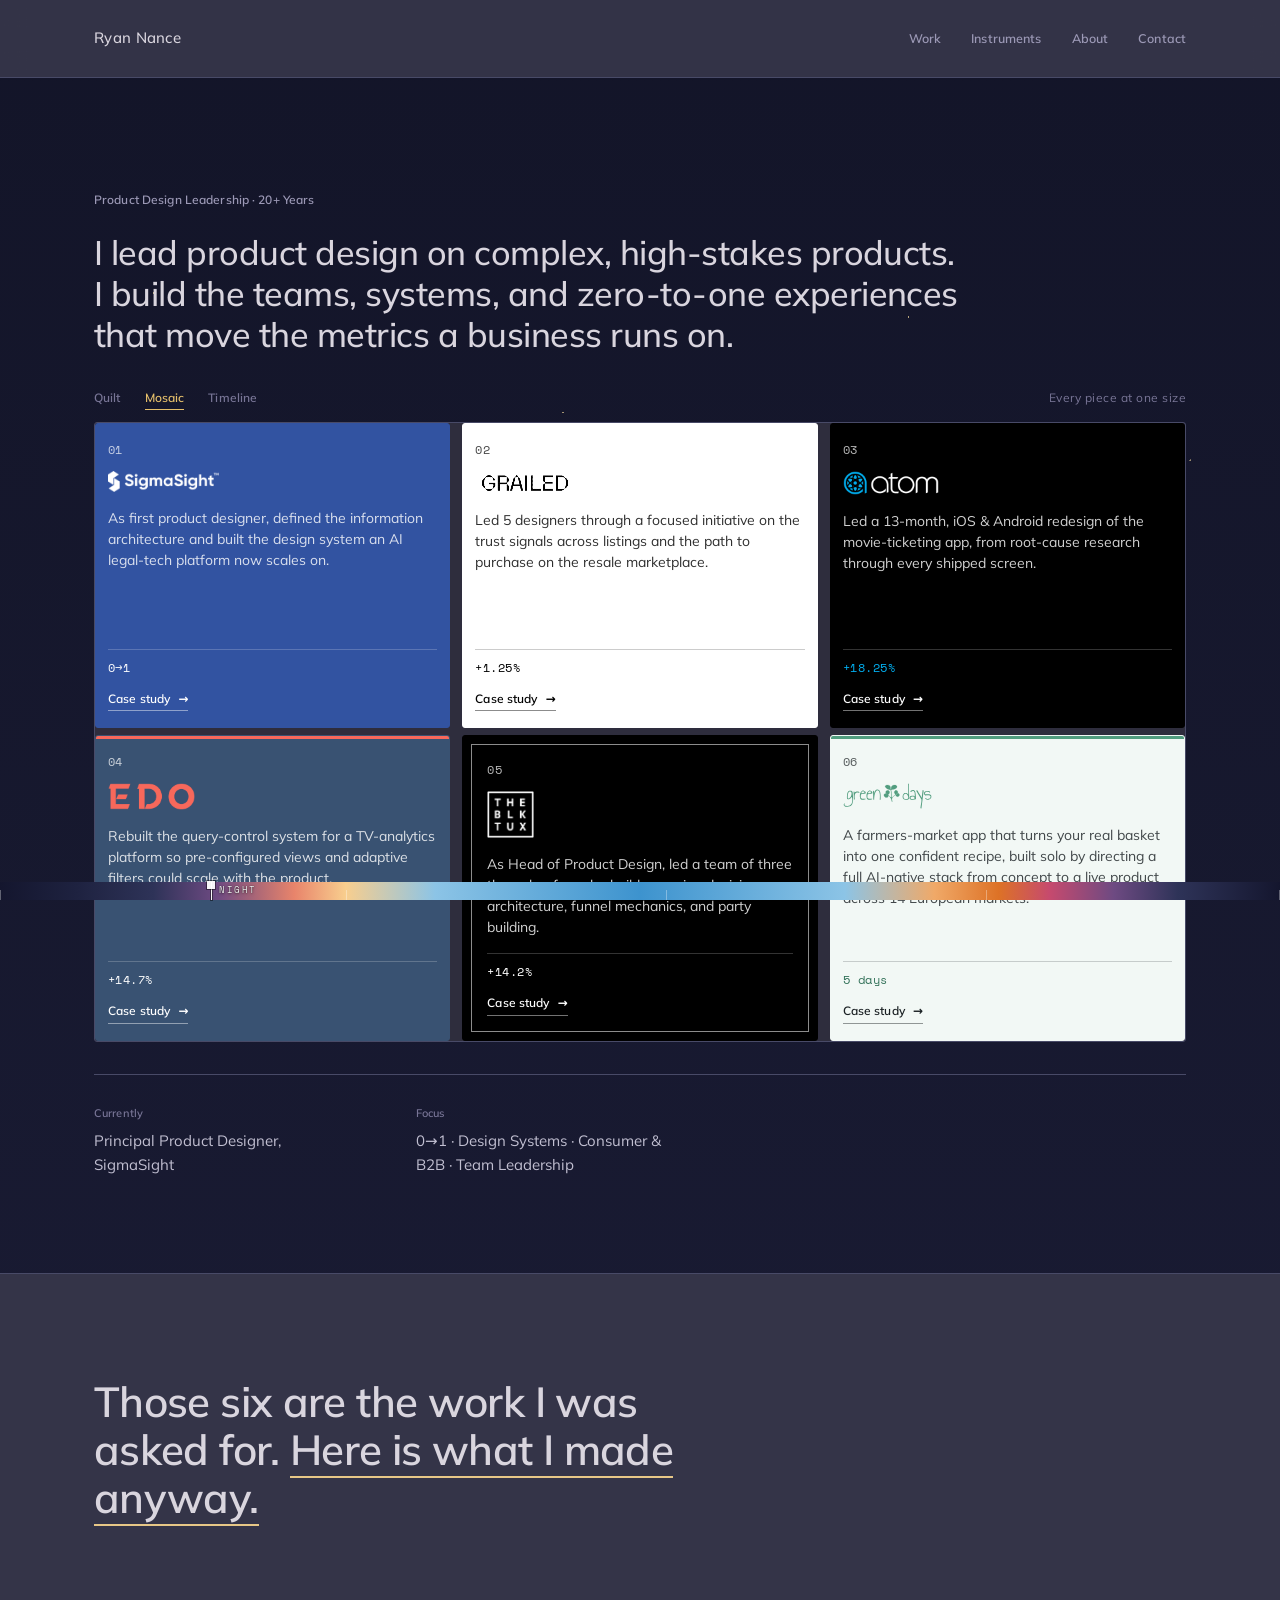
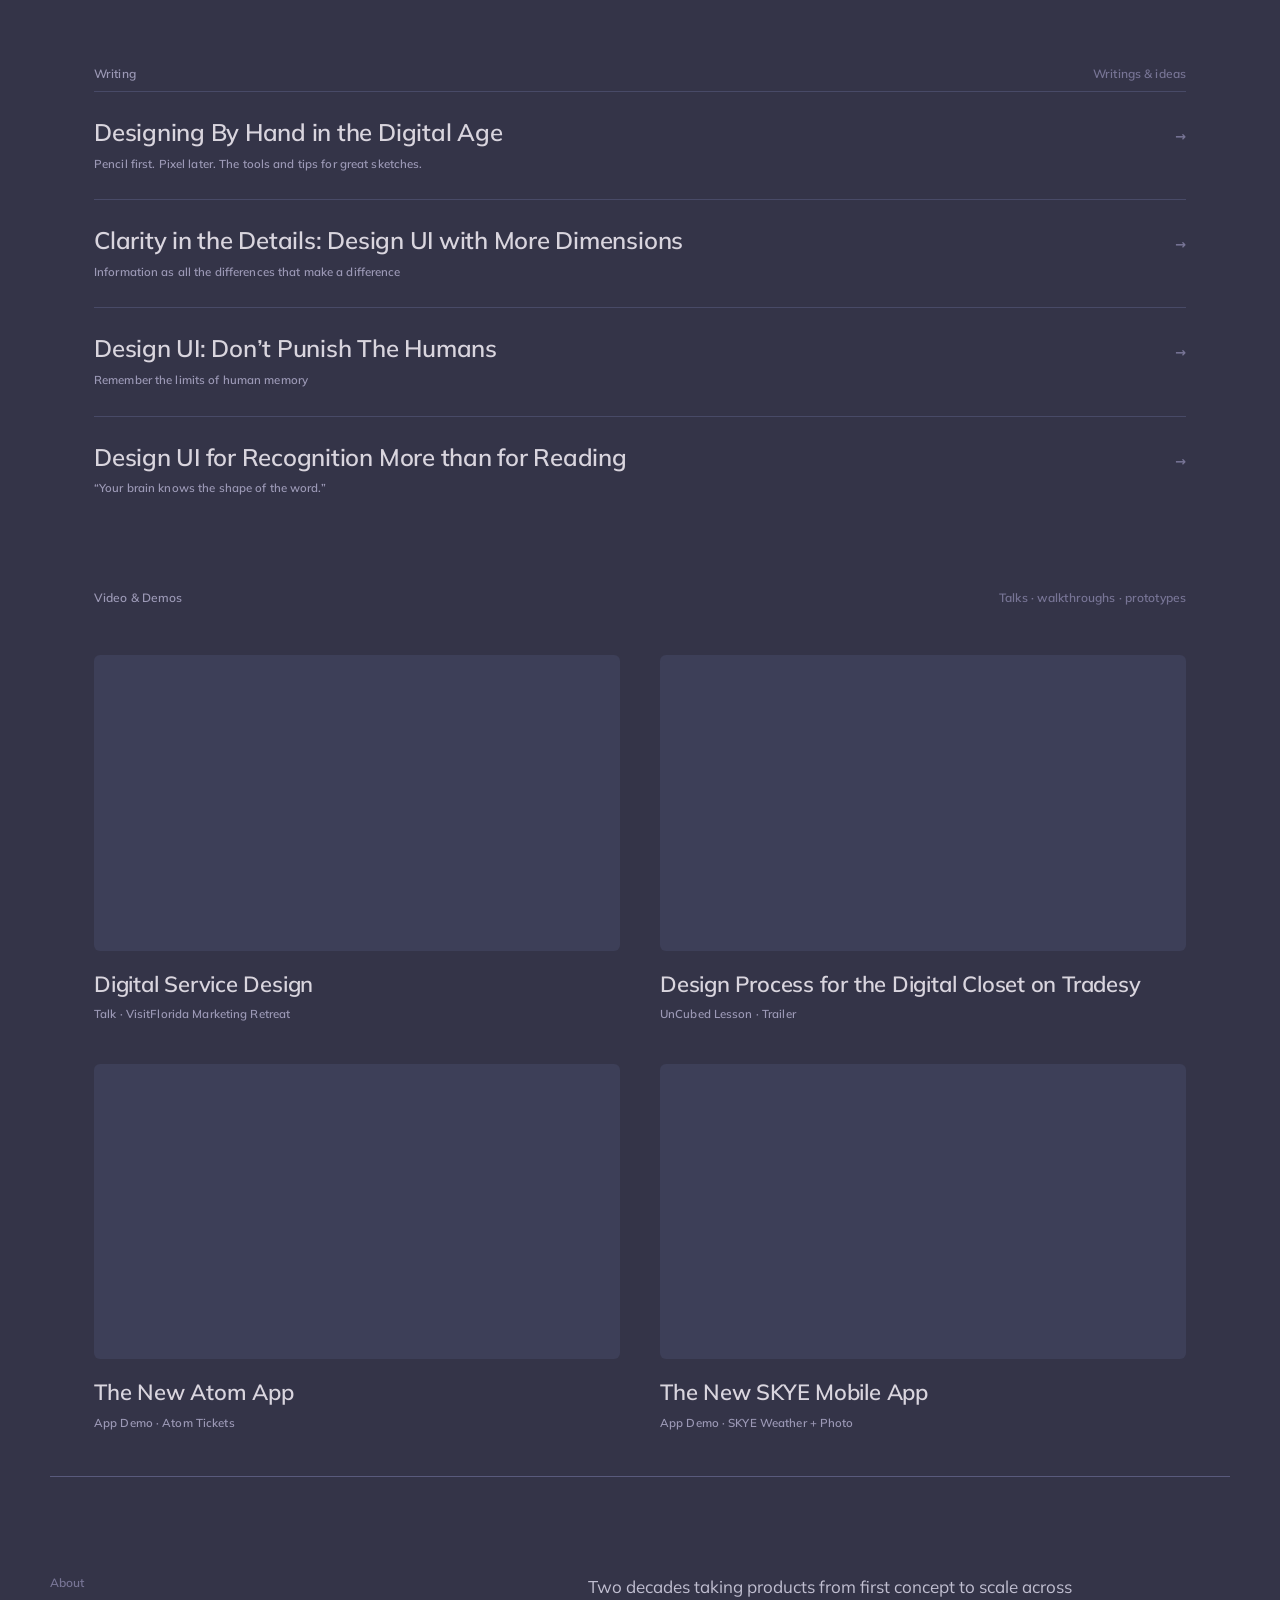
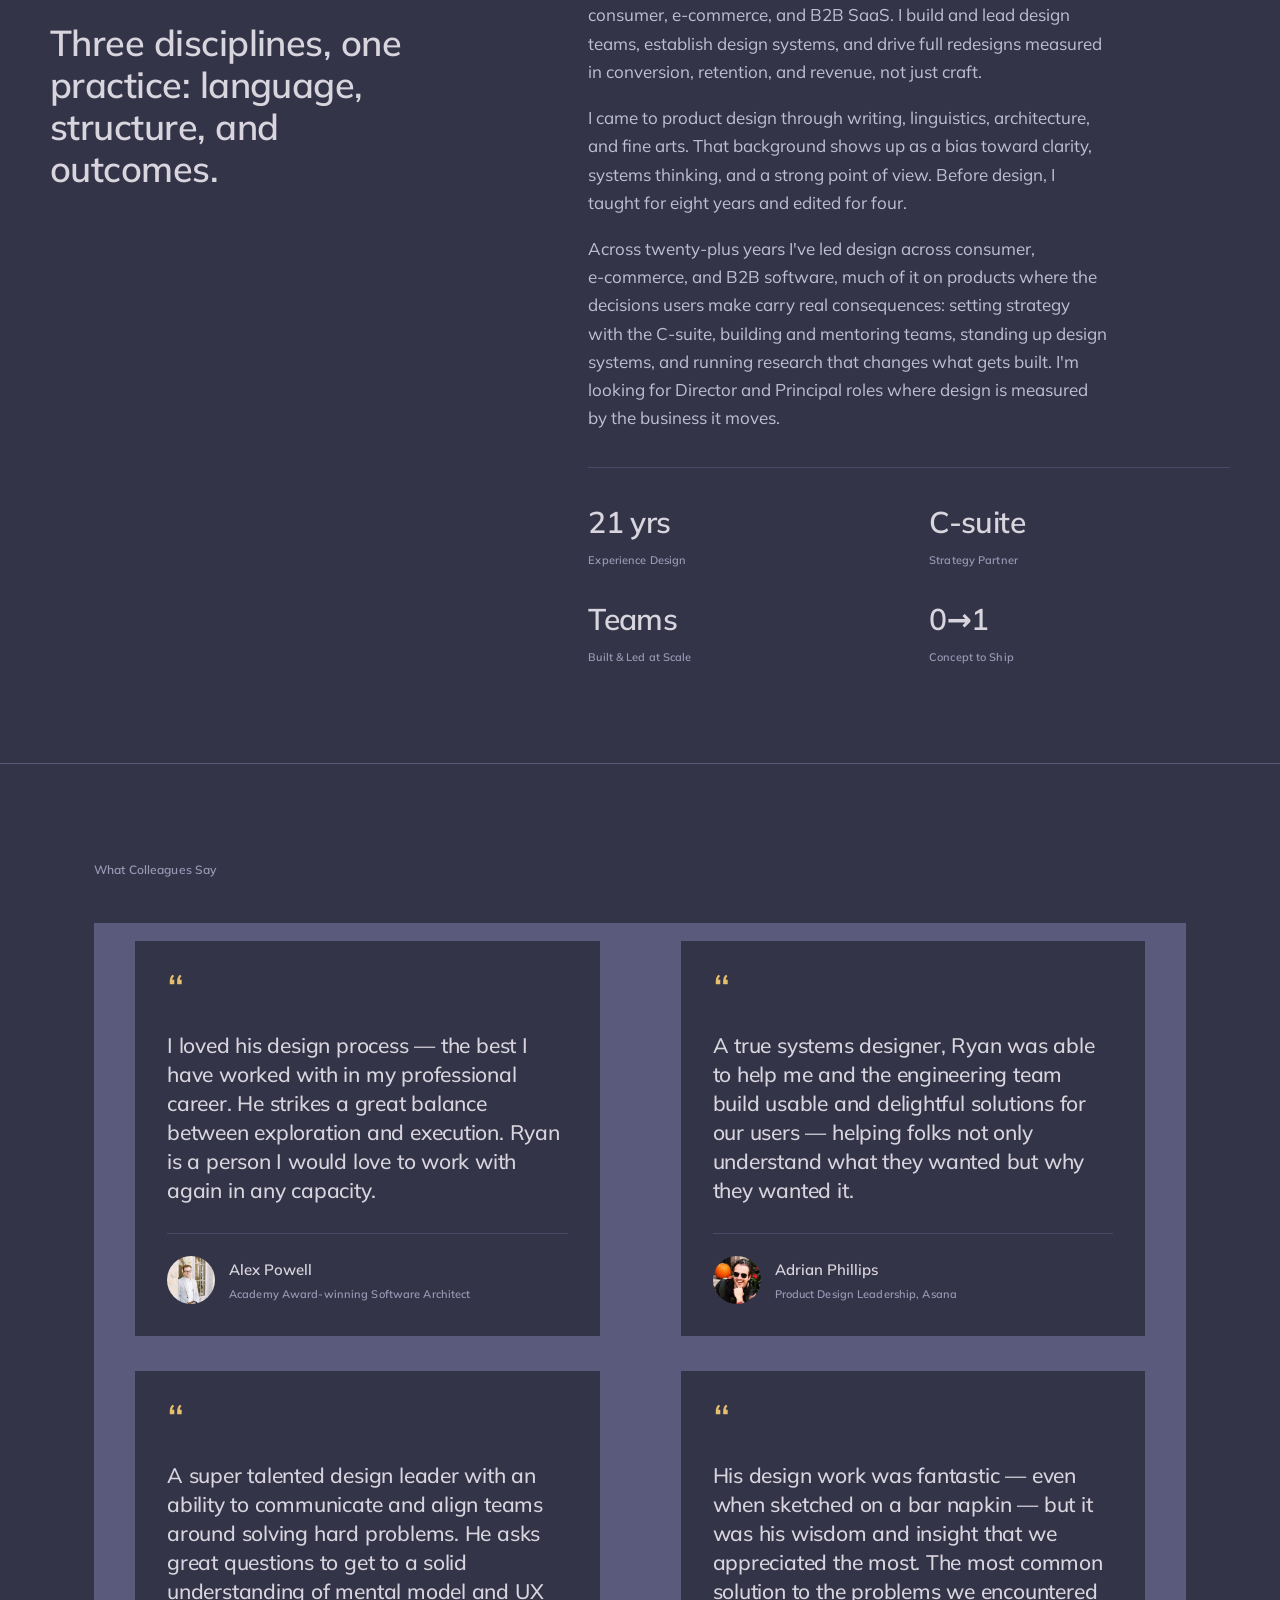
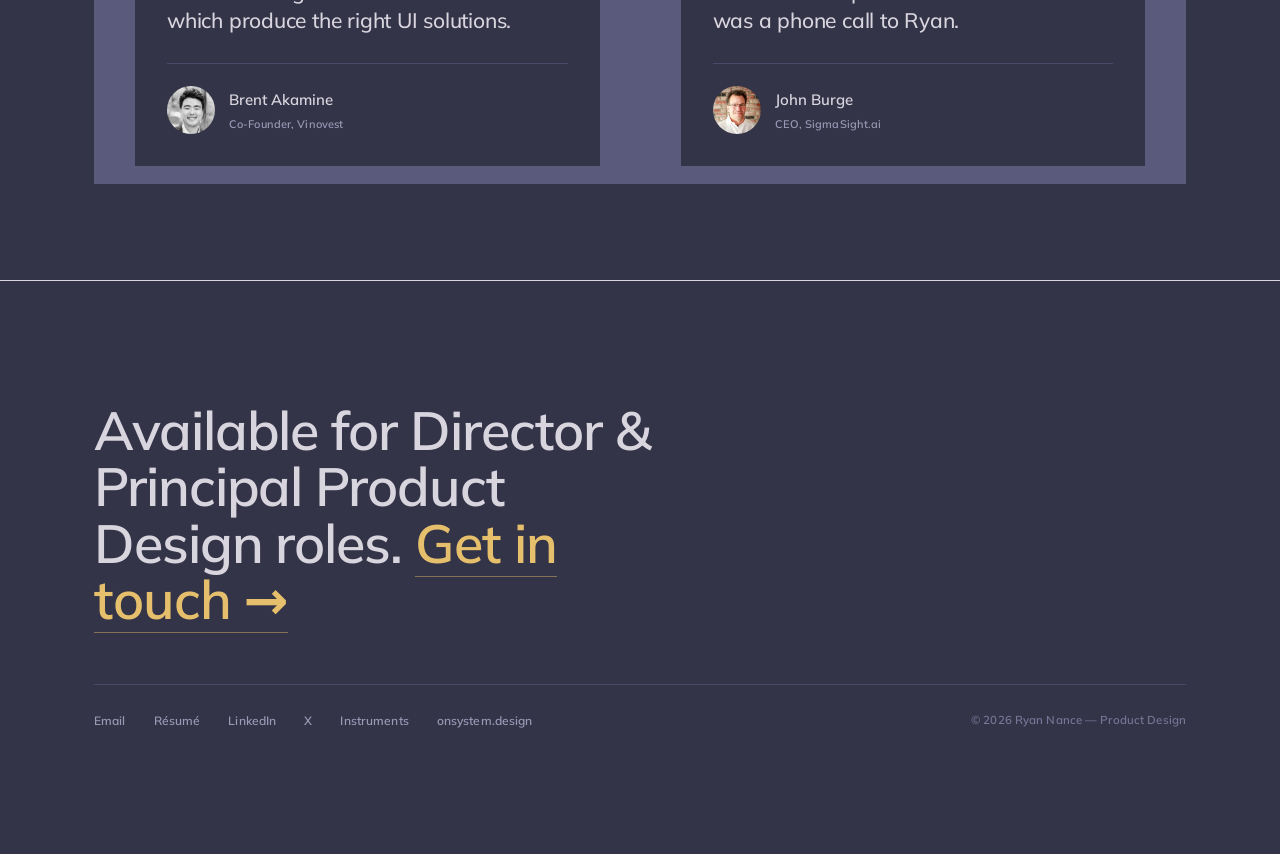
==== commit b5385452: "Mark SigmaSight ended Oct 2026; add Green Days as current role Update about-page roles, home timelin" ====
--- a/index.html
+++ b/index.html
@@ -159,7 +159,7 @@
 <main><div class="wrap"><div class="sechead" data-quilt-source><div class="sectitle">Selected Work</div><div class="seccount">Six case studies</div></div>
 
 <!-- data-from / data-to: tenure, from the CV. data-logo, data-logo-motion and data-brand-*: read by js/quilt.js to build the hero panel; colours sampled from each brand's own logo files. -->
-<article class="case" data-from="2024-01" data-to="present" data-logo="assets/brand/sigmasight-white.png" data-brand-bg="#3253A1" data-brand-fg="#FFFFFF" data-brand-accent="#FFFFFF"><a class="cmedia" href="sigmasight.html" aria-label="SigmaSight case study"><div class="logocard"><img class="logoimg" src="assets/sigmasight-logo.png" alt="SigmaSight logo"></div></a><div class="cbody"><div class="cnum">01 — SigmaSight</div><h3 class="ctitle"><a href="sigmasight.html">IA and a design system for trial‑risk analytics</a></h3><p class="cdesc">As first product designer, defined the information architecture and built the design system an AI legal‑tech platform now scales on.</p><div class="cmetric"><div class="cmnum">0→1</div><div class="cmlabel">Design foundation the platform builds on today</div></div><div class="ctags"><span class="tag">SaaS / Legal‑Tech</span><span class="tag">Design Systems</span><span class="tag">IA &amp; Research</span></div><a class="clink" href="sigmasight.html">Read the case study <span class="ar">→</span></a></div></article>
+<article class="case" data-from="2024-01" data-to="2026-10" data-logo="assets/brand/sigmasight-white.png" data-brand-bg="#3253A1" data-brand-fg="#FFFFFF" data-brand-accent="#FFFFFF"><a class="cmedia" href="sigmasight.html" aria-label="SigmaSight case study"><div class="logocard"><img class="logoimg" src="assets/sigmasight-logo.png" alt="SigmaSight logo"></div></a><div class="cbody"><div class="cnum">01 — SigmaSight</div><h3 class="ctitle"><a href="sigmasight.html">IA and a design system for trial‑risk analytics</a></h3><p class="cdesc">As first product designer, defined the information architecture and built the design system an AI legal‑tech platform now scales on.</p><div class="cmetric"><div class="cmnum">0→1</div><div class="cmlabel">Design foundation the platform builds on today</div></div><div class="ctags"><span class="tag">SaaS / Legal‑Tech</span><span class="tag">Design Systems</span><span class="tag">IA &amp; Research</span></div><a class="clink" href="sigmasight.html">Read the case study <span class="ar">→</span></a></div></article>
 
 <article class="case flip" data-from="2023-04" data-to="2024-04" data-logo="assets/brand/grailed.png" data-logo-motion="assets/logo.webm" data-brand-bg="#FFFFFF" data-brand-fg="#000000" data-brand-accent="#000000"><a class="cmedia" href="grailed.html" aria-label="Grailed case study"><div class="logocard"><video class="logovid" src="assets/logo.webm" autoplay loop muted playsinline></video></div></a><div class="cbody"><div class="cnum">02 — Grailed</div><h3 class="ctitle"><a href="grailed.html">Trust signals that closed the confidence gap</a></h3><p class="cdesc">Led 5 designers through a focused initiative on the trust signals across listings and the path to purchase on the resale marketplace.</p><div class="cmetric"><div class="cmnum">+1.25%</div><div class="cmlabel">Increase in conversion rate</div></div><div class="ctags"><span class="tag">Consumer Marketplace</span><span class="tag">Team Leadership</span><span class="tag">Web &amp; Mobile</span></div><a class="clink" href="grailed.html">Read the case study <span class="ar">→</span></a></div></article>
 
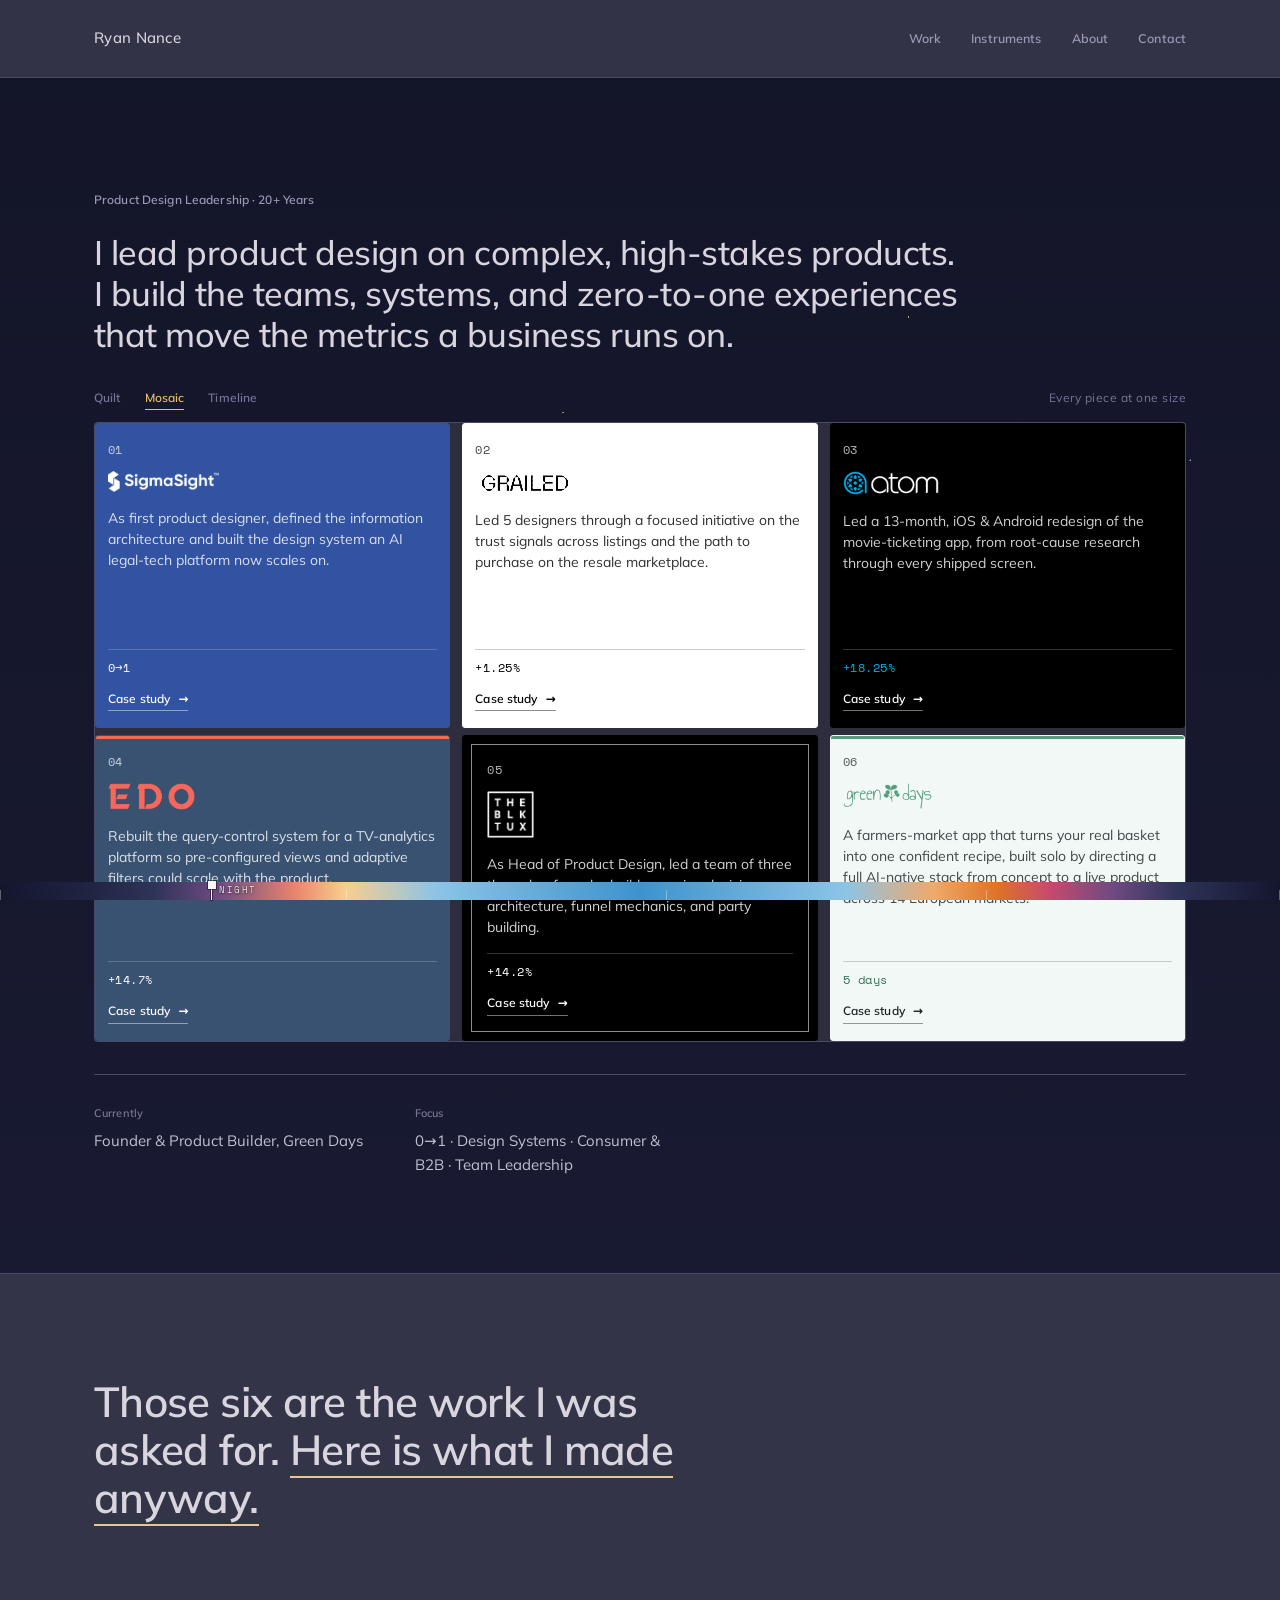
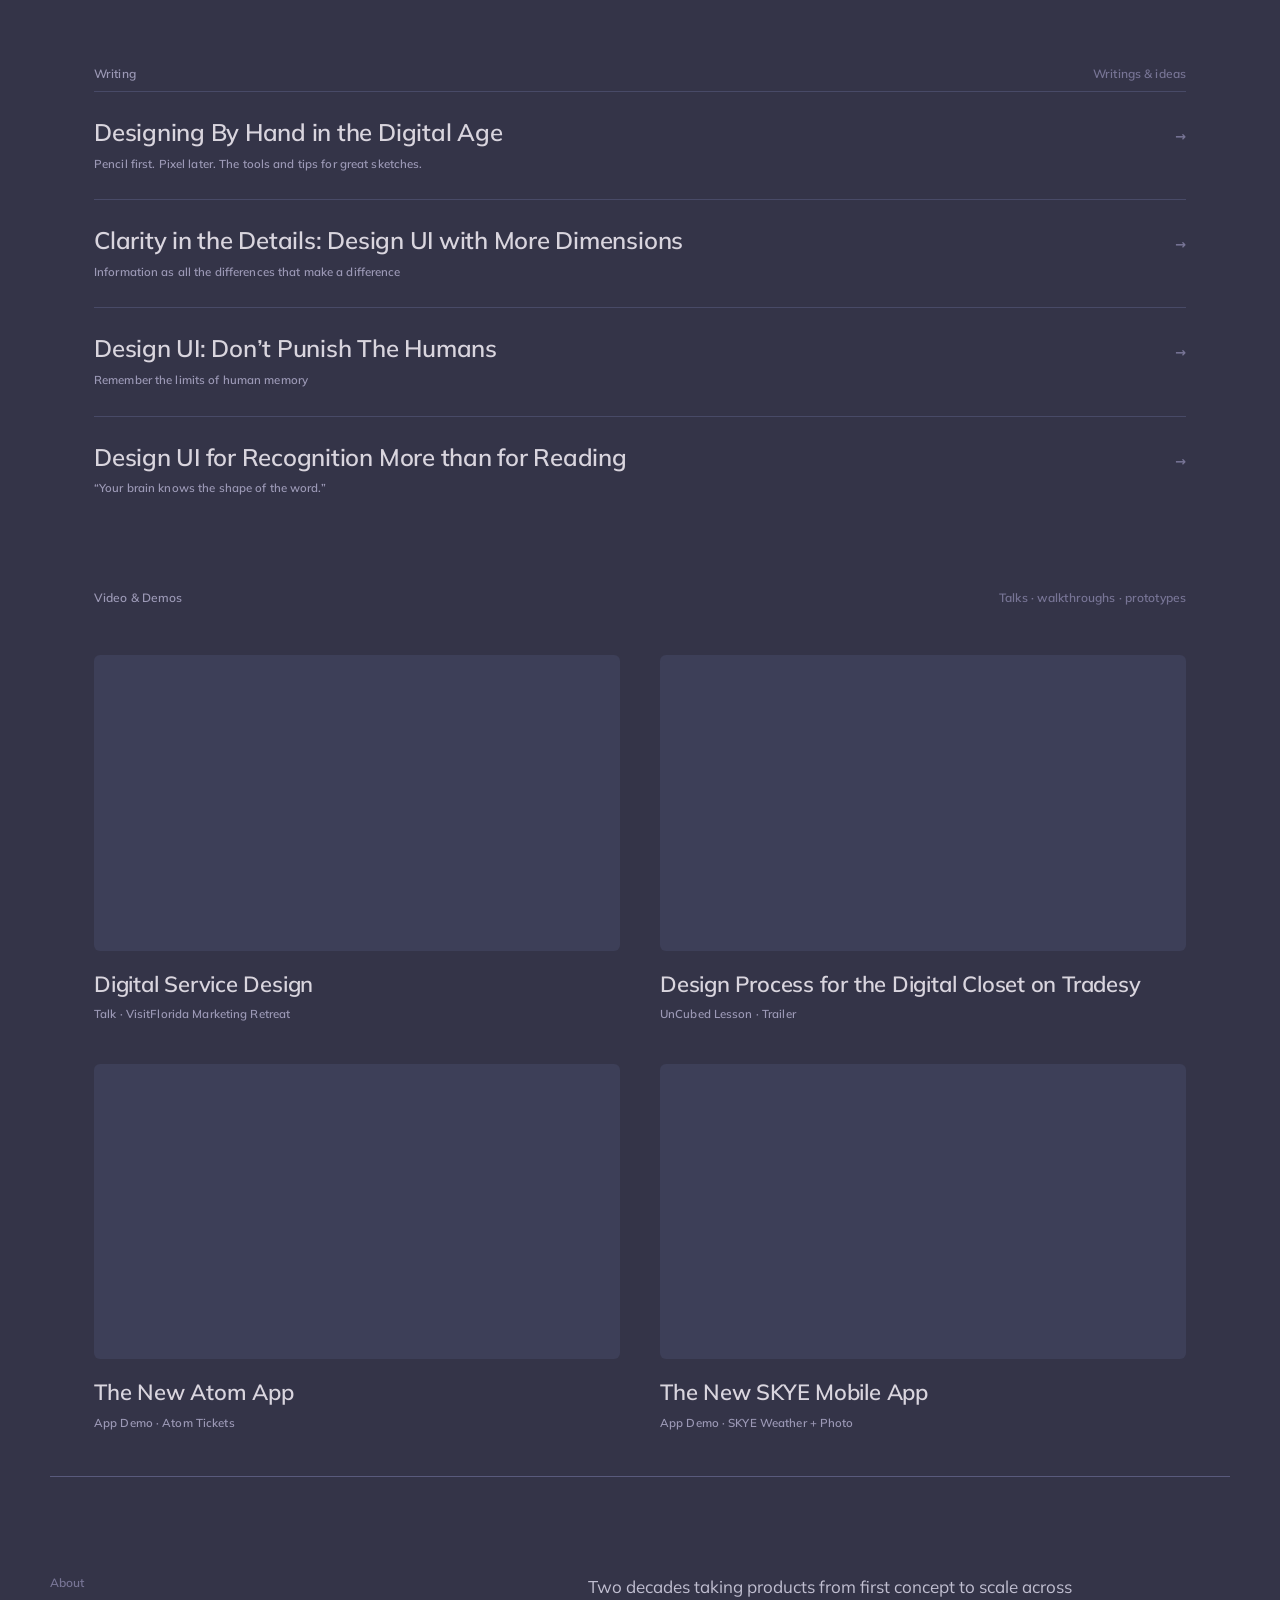
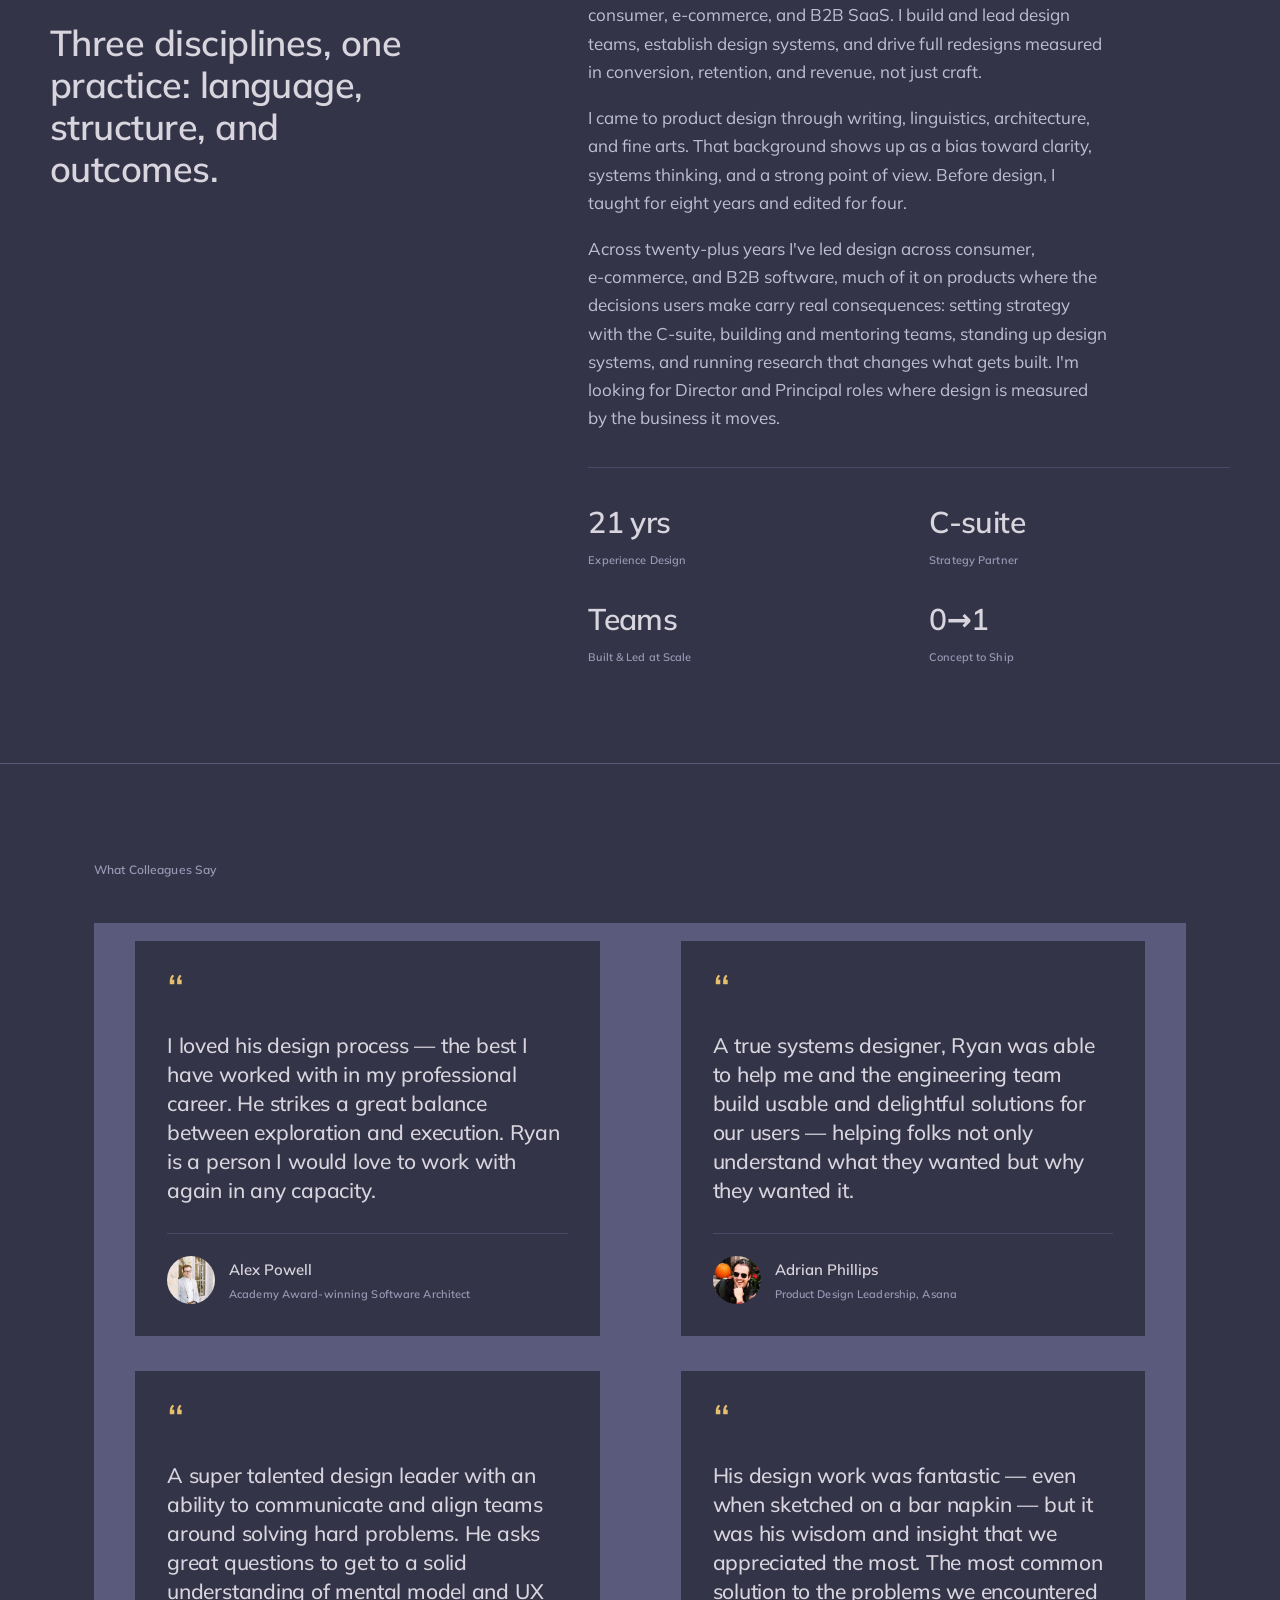
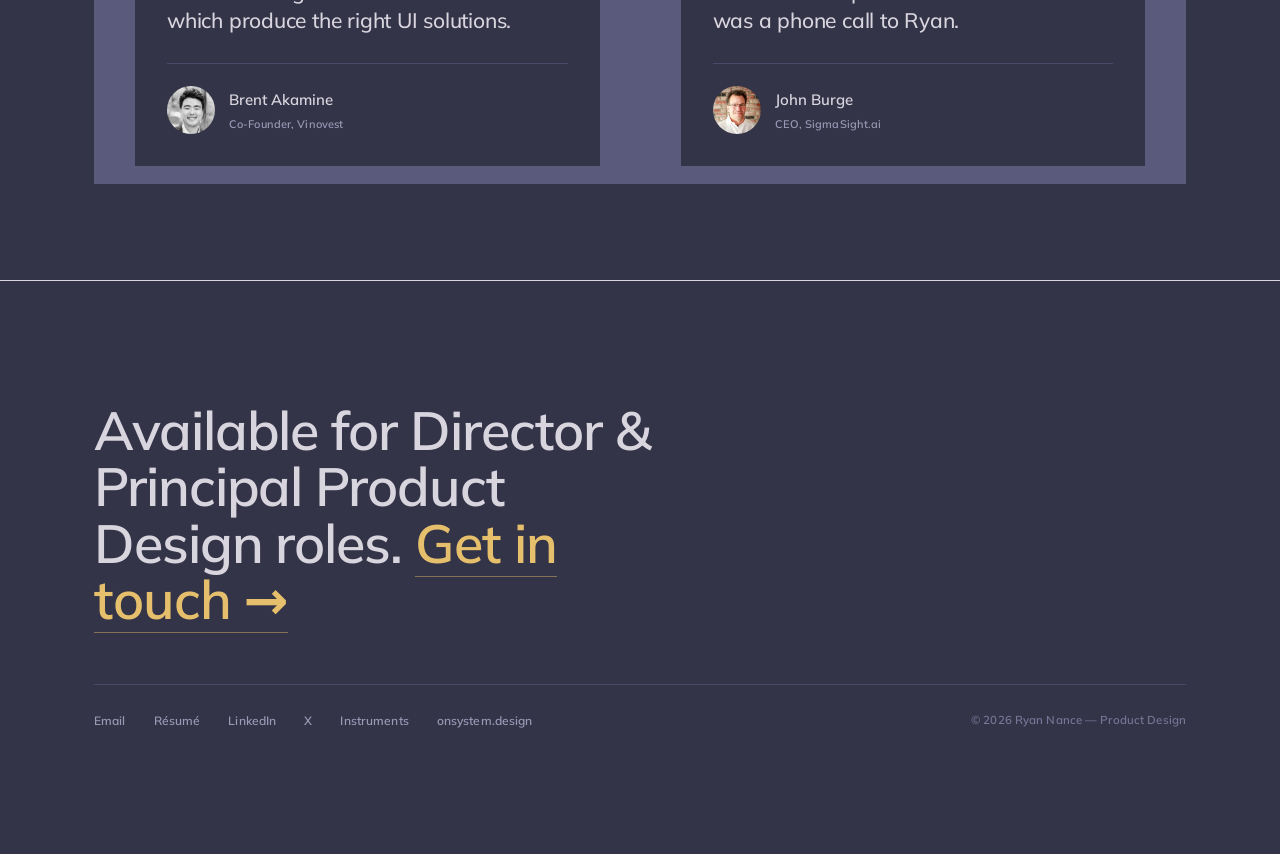
==== commit 69ea6e98: "Homepage Currently line: Green Days Co-Authored-By: Claude Opus 5.5 <noreply@anthropic.com>" ====
--- a/index.html
+++ b/index.html
@@ -154,7 +154,7 @@
 
 <div class="nav"><div class="wrap fx ac jb"><div class="brand">Ryan Nance</div><div class="fx ac gap24"><nav class="navlinks"><a class="navlink" href="#work">Work</a><a class="navlink" href="https://lab.ryantnance.com">Instruments</a><a class="navlink" href="about.html">About</a><a class="navlink" href="#contact">Contact</a></nav></div></div></div>
 
-<header class="hero" id="work"><div class="wrap quilt-hero"><div><div class="eyebrow">Product Design Leadership · 20+ Years</div><h1 class="h-lead"><span class="ln">I lead product design on complex, high-stakes products.</span> <span class="ln">I build the teams, <em>systems</em>, and zero-to-one experiences</span> <span class="ln">that move the metrics a business runs on.</span></h1></div><div data-quilt></div><div class="metarow"><div class="metacol"><div class="metalabel">Currently</div><div class="metaval">Principal Product Designer, SigmaSight</div></div><div class="metacol"><div class="metalabel">Focus</div><div class="metaval">0→1 · Design Systems · Consumer &amp; B2B · Team Leadership</div></div></div></div></header>
+<header class="hero" id="work"><div class="wrap quilt-hero"><div><div class="eyebrow">Product Design Leadership · 20+ Years</div><h1 class="h-lead"><span class="ln">I lead product design on complex, high-stakes products.</span> <span class="ln">I build the teams, <em>systems</em>, and zero-to-one experiences</span> <span class="ln">that move the metrics a business runs on.</span></h1></div><div data-quilt></div><div class="metarow"><div class="metacol"><div class="metalabel">Currently</div><div class="metaval">Founder &amp; Product Builder, Green Days</div></div><div class="metacol"><div class="metalabel">Focus</div><div class="metaval">0→1 · Design Systems · Consumer &amp; B2B · Team Leadership</div></div></div></div></header>
 
 <main><div class="wrap"><div class="sechead" data-quilt-source><div class="sectitle">Selected Work</div><div class="seccount">Six case studies</div></div>
 
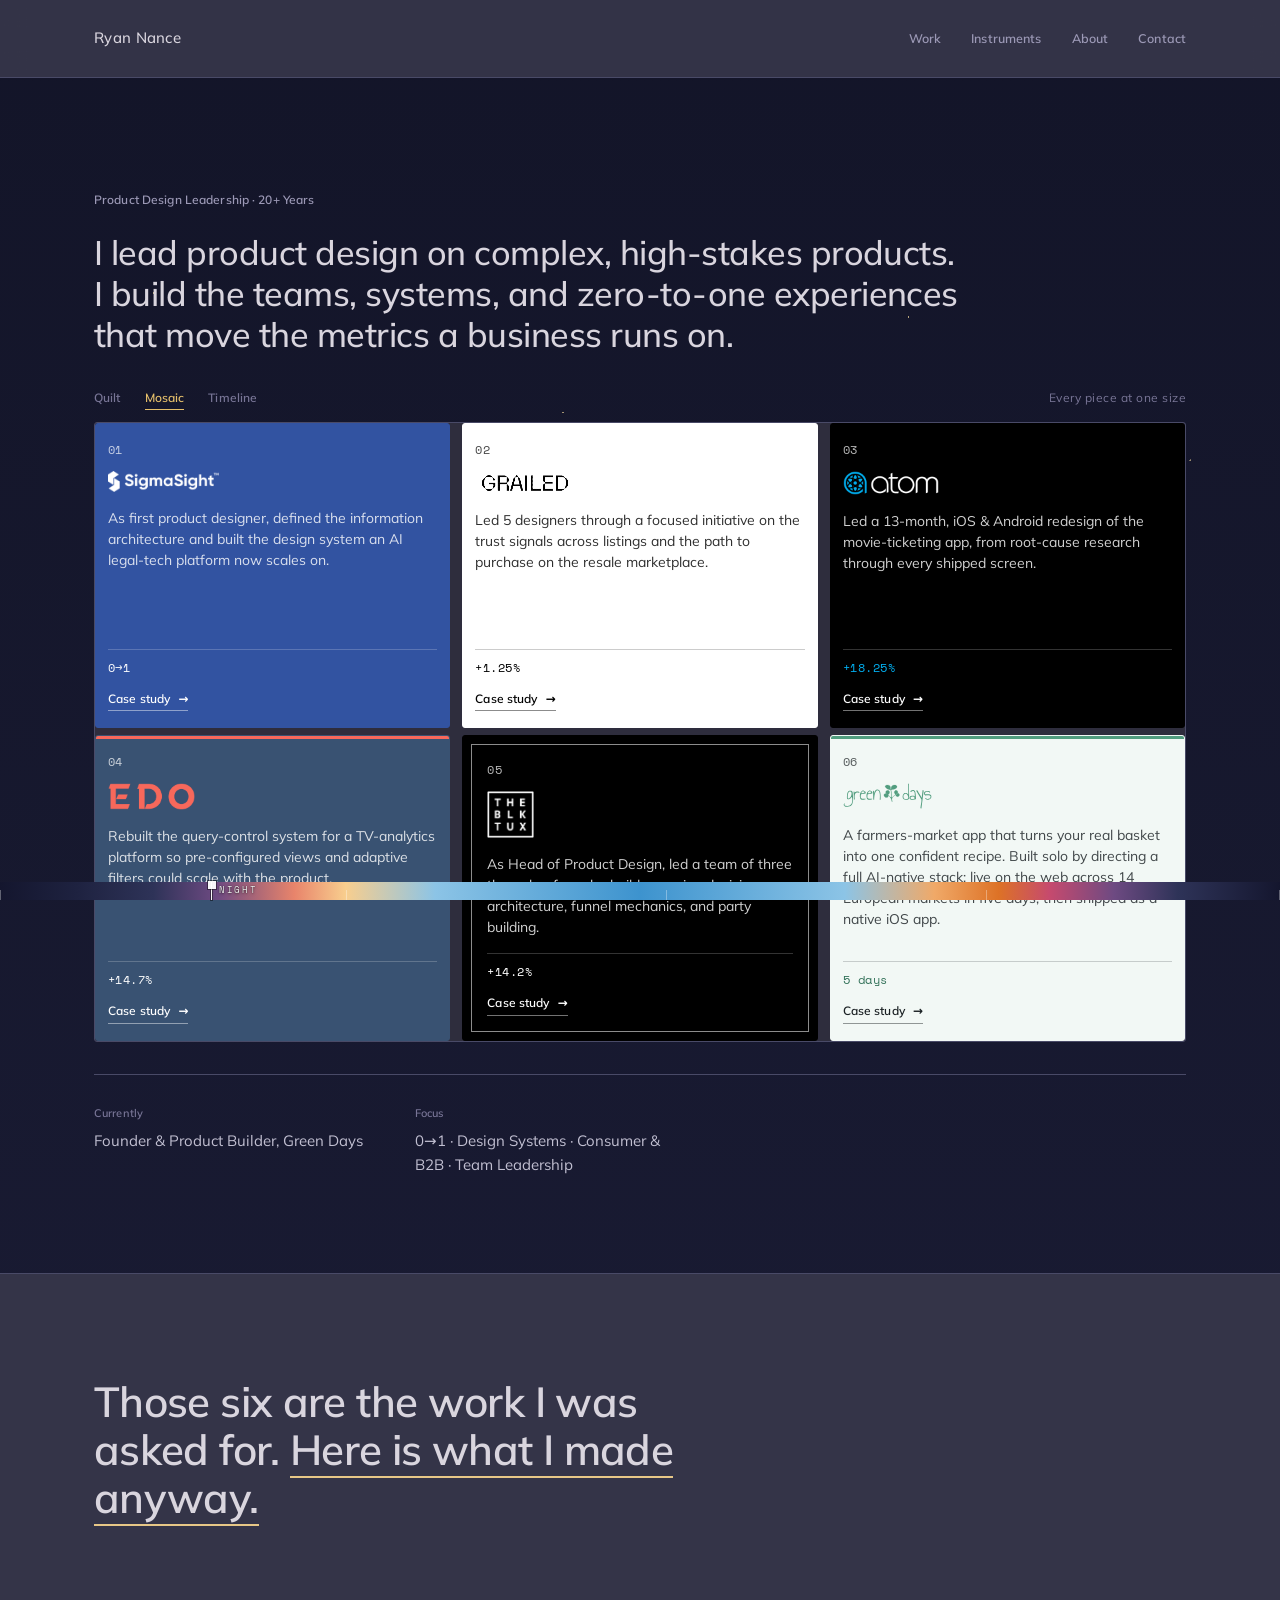
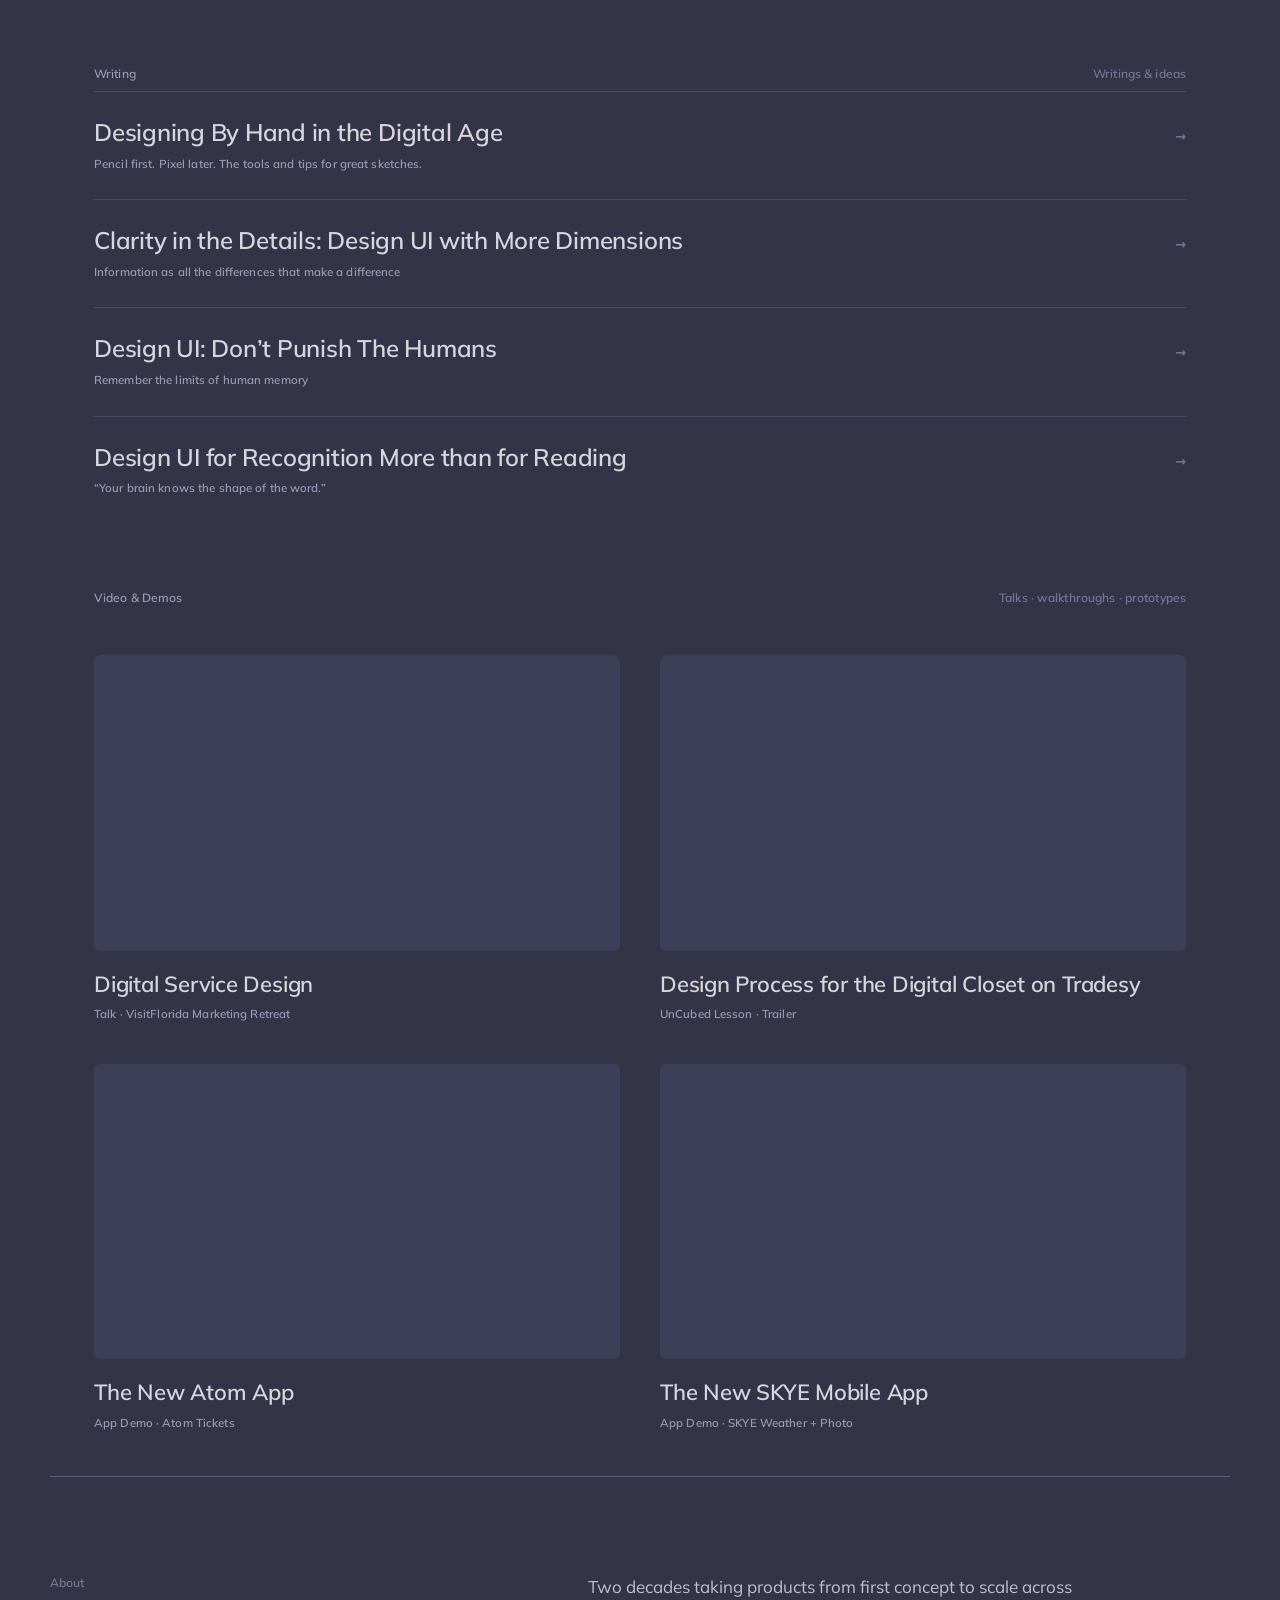
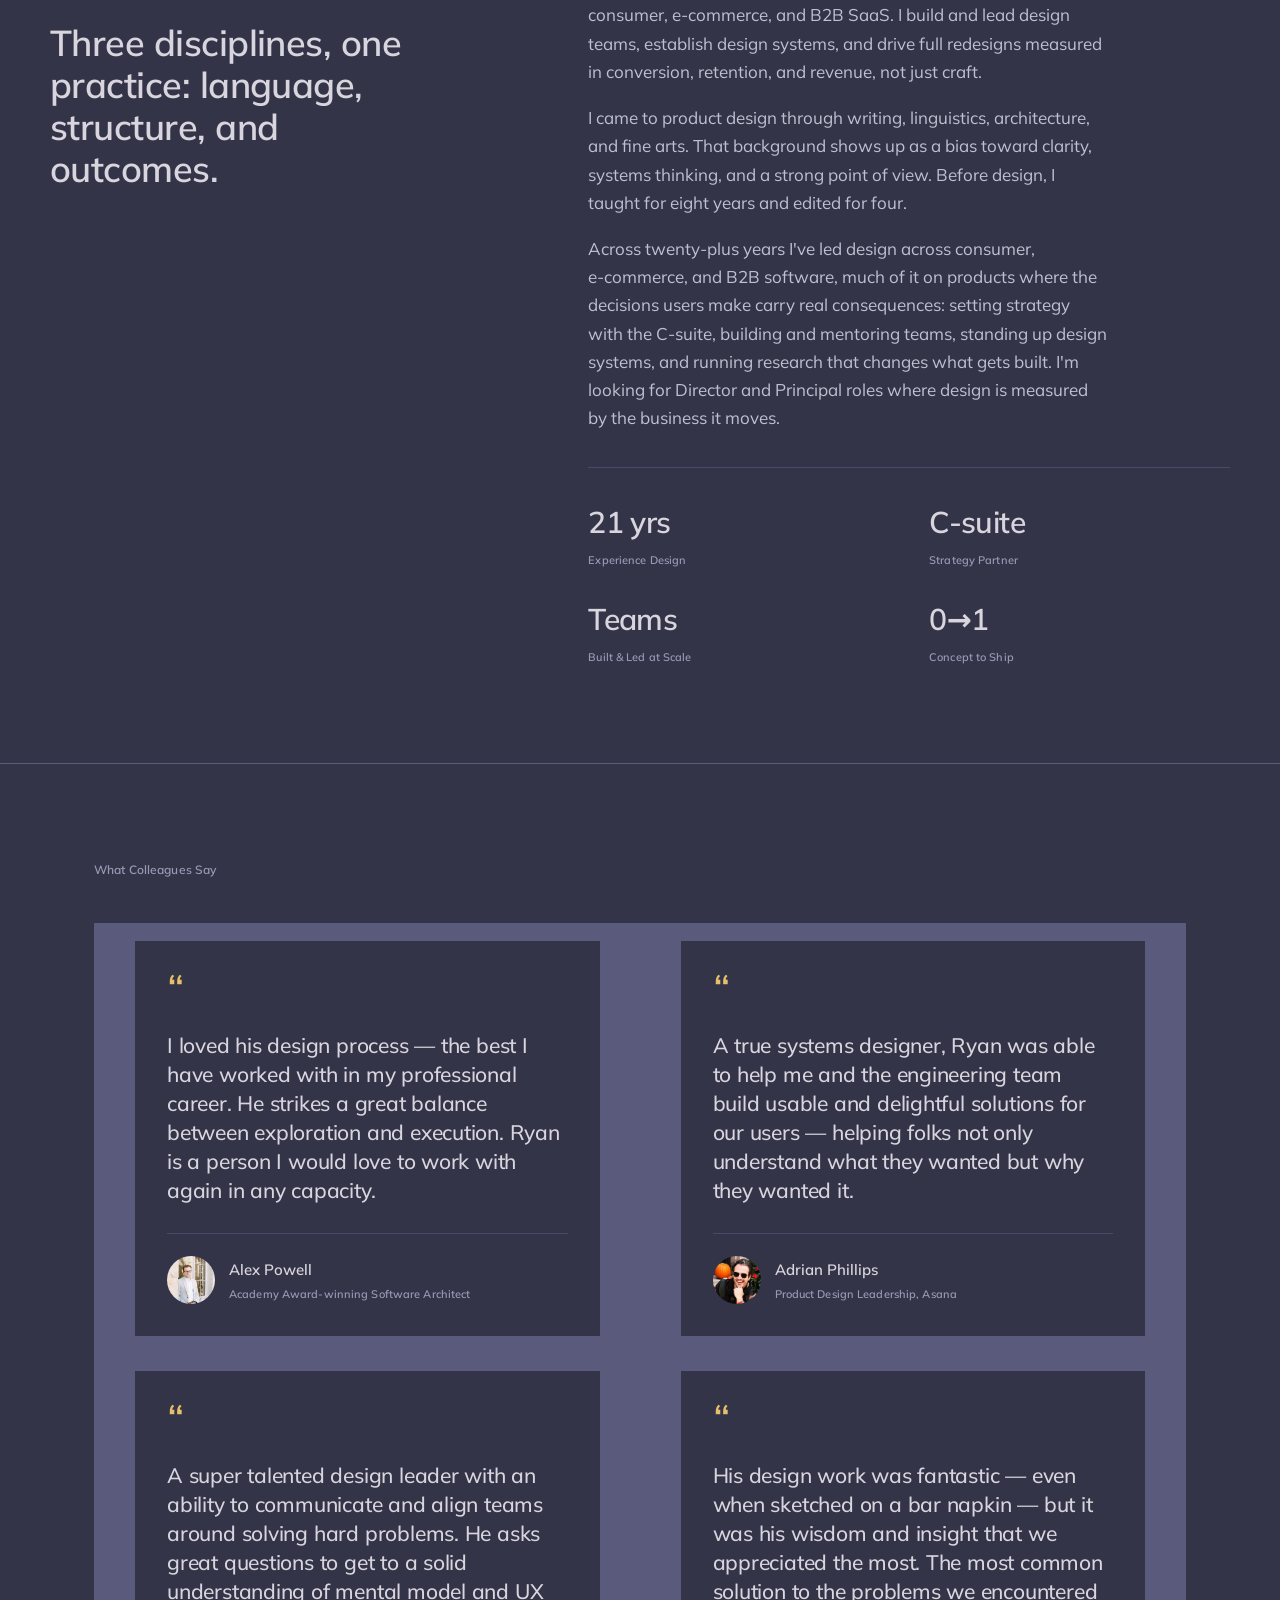
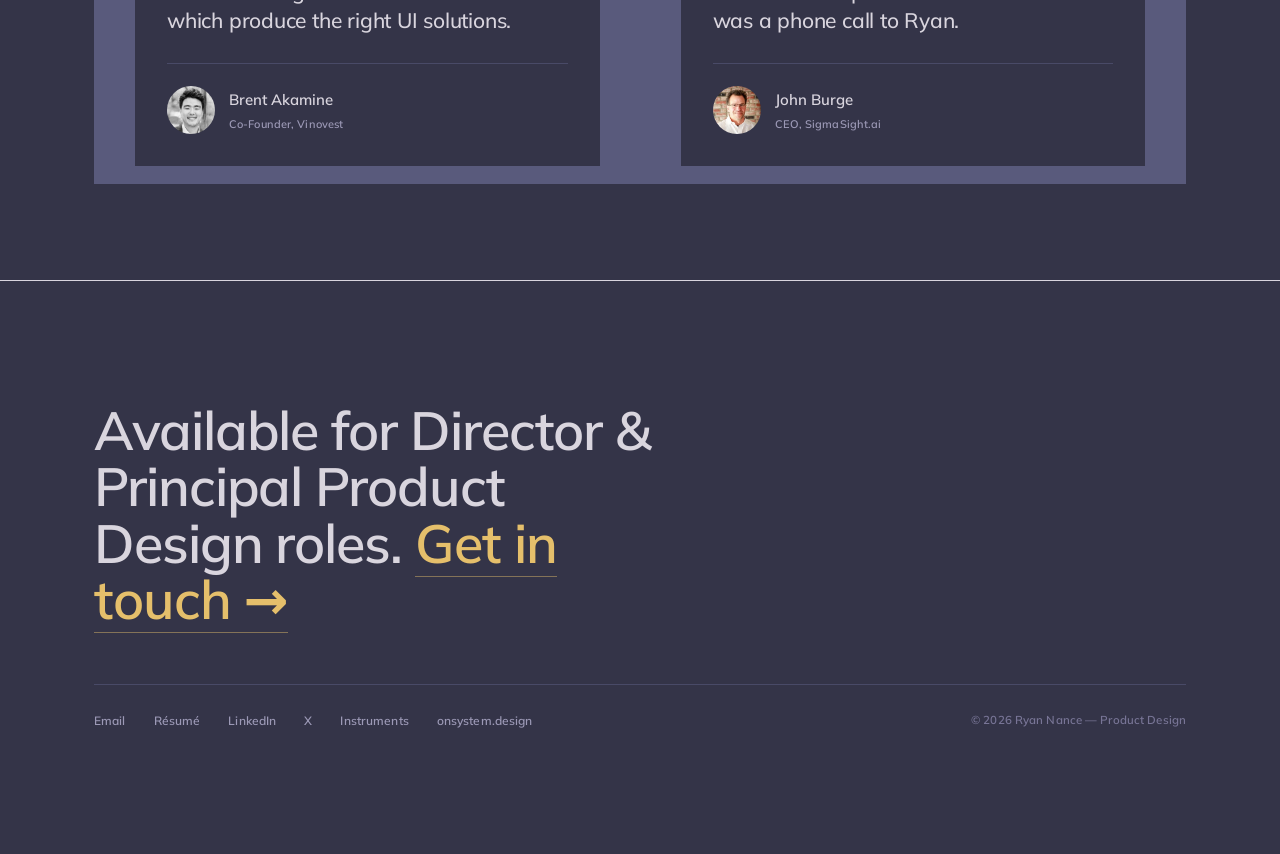
==== commit bb78553b: "Green Days: App Store chapter, iOS facts, greendays.day links" ====
--- a/index.html
+++ b/index.html
@@ -169,7 +169,7 @@
 
 <article class="case" data-from="2021-06" data-to="2023-03" data-logo="assets/brand/tbt-white.png" data-brand-bg="#000000" data-brand-fg="#FFFFFF" data-brand-accent="#FFFFFF" data-brand-motif="frame"><a class="cmedia" href="the-black-tux.html" aria-label="The Black Tux case study"><img class="cimg" src="assets/logo-tbt.png" alt="The Black Tux logo"></a><div class="cbody"><div class="cnum">05 — The Black Tux</div><h3 class="ctitle"><a href="the-black-tux.html">Rebuilding the primary e‑commerce funnel</a></h3><p class="cdesc">As Head of Product Design, led a team of three through a funnel rebuild spanning decision architecture, funnel mechanics, and party building.</p><div class="cmetric"><div class="cmnum">+14.2%</div><div class="cmlabel">Conversion rate lift in A/B of the MVP</div></div><div class="ctags"><span class="tag">E‑commerce</span><span class="tag">Team Leadership</span><span class="tag">Design Systems</span></div><a class="clink" href="the-black-tux.html">Read the case study <span class="ar">→</span></a></div></article>
 
-<article class="case flip" data-from="2026-07" data-to="present" data-logo="assets/brand/greendays.svg" data-brand-bg="#F2F8F5" data-brand-fg="#1A2023" data-brand-accent="#35735B" data-brand-edge="#529D7F"><a class="cmedia" href="green-days.html" aria-label="Green Days case study"><img class="cimg" src="assets/logo-greendays.png" alt="Green Days — wordmark over a hand-pressed linocut produce illustration"></a><div class="cbody"><div class="cnum">06 — Green Days</div><h3 class="ctitle"><a href="green-days.html">An AI‑native solo build, concept to live in five days</a></h3><p class="cdesc">A farmers‑market app that turns your real basket into one confident recipe, built solo by directing a full AI‑native stack from concept to a live product across 14 European markets.</p><div class="cmetric"><div class="cmnum">5 days</div><div class="cmlabel">Concept to a live, multi‑market product</div></div><div class="ctags"><span class="tag">AI‑Native</span><span class="tag">0→1</span><span class="tag">Solo Build</span></div><a class="clink" href="green-days.html">Read the case study <span class="ar">→</span></a></div></article>
+<article class="case flip" data-from="2026-07" data-to="present" data-logo="assets/brand/greendays.svg" data-brand-bg="#F2F8F5" data-brand-fg="#1A2023" data-brand-accent="#35735B" data-brand-edge="#529D7F"><a class="cmedia" href="green-days.html" aria-label="Green Days case study"><img class="cimg" src="assets/logo-greendays.png" alt="Green Days — wordmark over a hand-pressed linocut produce illustration"></a><div class="cbody"><div class="cnum">06 — Green Days</div><h3 class="ctitle"><a href="green-days.html">An AI‑native solo build, live in five days, on the App Store in three months</a></h3><p class="cdesc">A farmers‑market app that turns your real basket into one confident recipe. Built solo by directing a full AI‑native stack: live on the web across 14 European markets in five days, then shipped as a native iOS app.</p><div class="cmetric"><div class="cmnum">5 days</div><div class="cmlabel">Concept to a live, multi‑market product</div></div><div class="ctags"><span class="tag">AI‑Native</span><span class="tag">0→1</span><span class="tag">iOS</span><span class="tag">Solo Build</span></div><a class="clink" href="green-days.html">Read the case study <span class="ar">→</span></a></div></article>
 
 <!-- "Those six" is hardcoded. If the number of case studies changes, update it here and the "Six case studies" count in the Selected Work heading above (that heading and the list are hidden once js/quilt.js builds the hero panel from them). -->
 <div class="band"><p class="bandline">Those six are the work I was asked for. <a href="https://lab.ryantnance.com">Here is what I made anyway.</a></p></div>
--- a/css/quilt.css
+++ b/css/quilt.css
@@ -116,6 +116,9 @@
 }
 .quilt-tile:hover { border-color: var(--border-strong); }
 .quilt-tile[data-state="featured"] { border-color: var(--border-strong); }
+/* the piece coming forward travels over the ones making room for it */
+.quilt-tile[data-state="featured"] { z-index: 2; }
+.quilt-tile[data-state="card"] { z-index: 1; }
 
 /* the piece's control: covers the tile, under the faces, which let clicks through */
 .quilt-hit {
@@ -162,20 +165,24 @@
 .quilt-tile[data-motif="frame"][data-state="bar"]::after,
 .quilt-tile[data-motif="frame"][data-state="sliver"]::after { display: none; }
 
-/* faces: exactly one is visible per state */
+/* faces: exactly one is visible per state.
+   The outgoing face leaves at once, before the tile has moved far, and the
+   incoming one waits until the move has nearly landed. A face is laid out
+   at the tile's live size, so one shown mid-move rewraps on every frame
+   and two shown at once read as a ghost.                                */
 .quilt-face, .quilt-mid, .quilt-band, .quilt-mark, .quilt-edge {
   position: absolute;
   inset: 0;
   opacity: 0;
   pointer-events: none;
-  transition: opacity 260ms ease;
-}
-.quilt-tile[data-state="featured"] .quilt-face { opacity: 1; transition-delay: 60ms; }
-.quilt-tile[data-state="card"] .quilt-mid { opacity: 1; transition-delay: 120ms; }
+  transition: opacity 90ms ease;
+}
+.quilt-tile[data-state="featured"] .quilt-face,
+.quilt-tile[data-state="card"] .quilt-mid,
 .quilt-tile[data-state="band"] .quilt-band,
-.quilt-tile[data-state="band"] .quilt-mark { opacity: 1; transition-delay: 120ms; }
-.quilt-tile[data-state="bar"] .quilt-edge-h { opacity: 1; }
-.quilt-tile[data-state="sliver"] .quilt-edge-v { opacity: 1; }
+.quilt-tile[data-state="band"] .quilt-mark { opacity: 1; transition: opacity 280ms ease 340ms; }
+.quilt-tile[data-state="bar"] .quilt-edge-h,
+.quilt-tile[data-state="sliver"] .quilt-edge-v { opacity: 1; transition: opacity 200ms ease 220ms; }
 
 /* small words and numbers on a piece */
 .quilt-label,
@@ -357,5 +364,5 @@
 }
 
 @media (prefers-reduced-motion: reduce) {
-  .quilt-tile, .quilt-face, .quilt-mid, .quilt-band, .quilt-mark, .quilt-edge, .quilt-ticks, .quilt-arrow { transition-duration: 1ms; }
-}
+  .quilt-tile, .quilt-face, .quilt-mid, .quilt-band, .quilt-mark, .quilt-edge, .quilt-ticks, .quilt-arrow { transition-duration: 1ms !important; transition-delay: 0s !important; }
+}
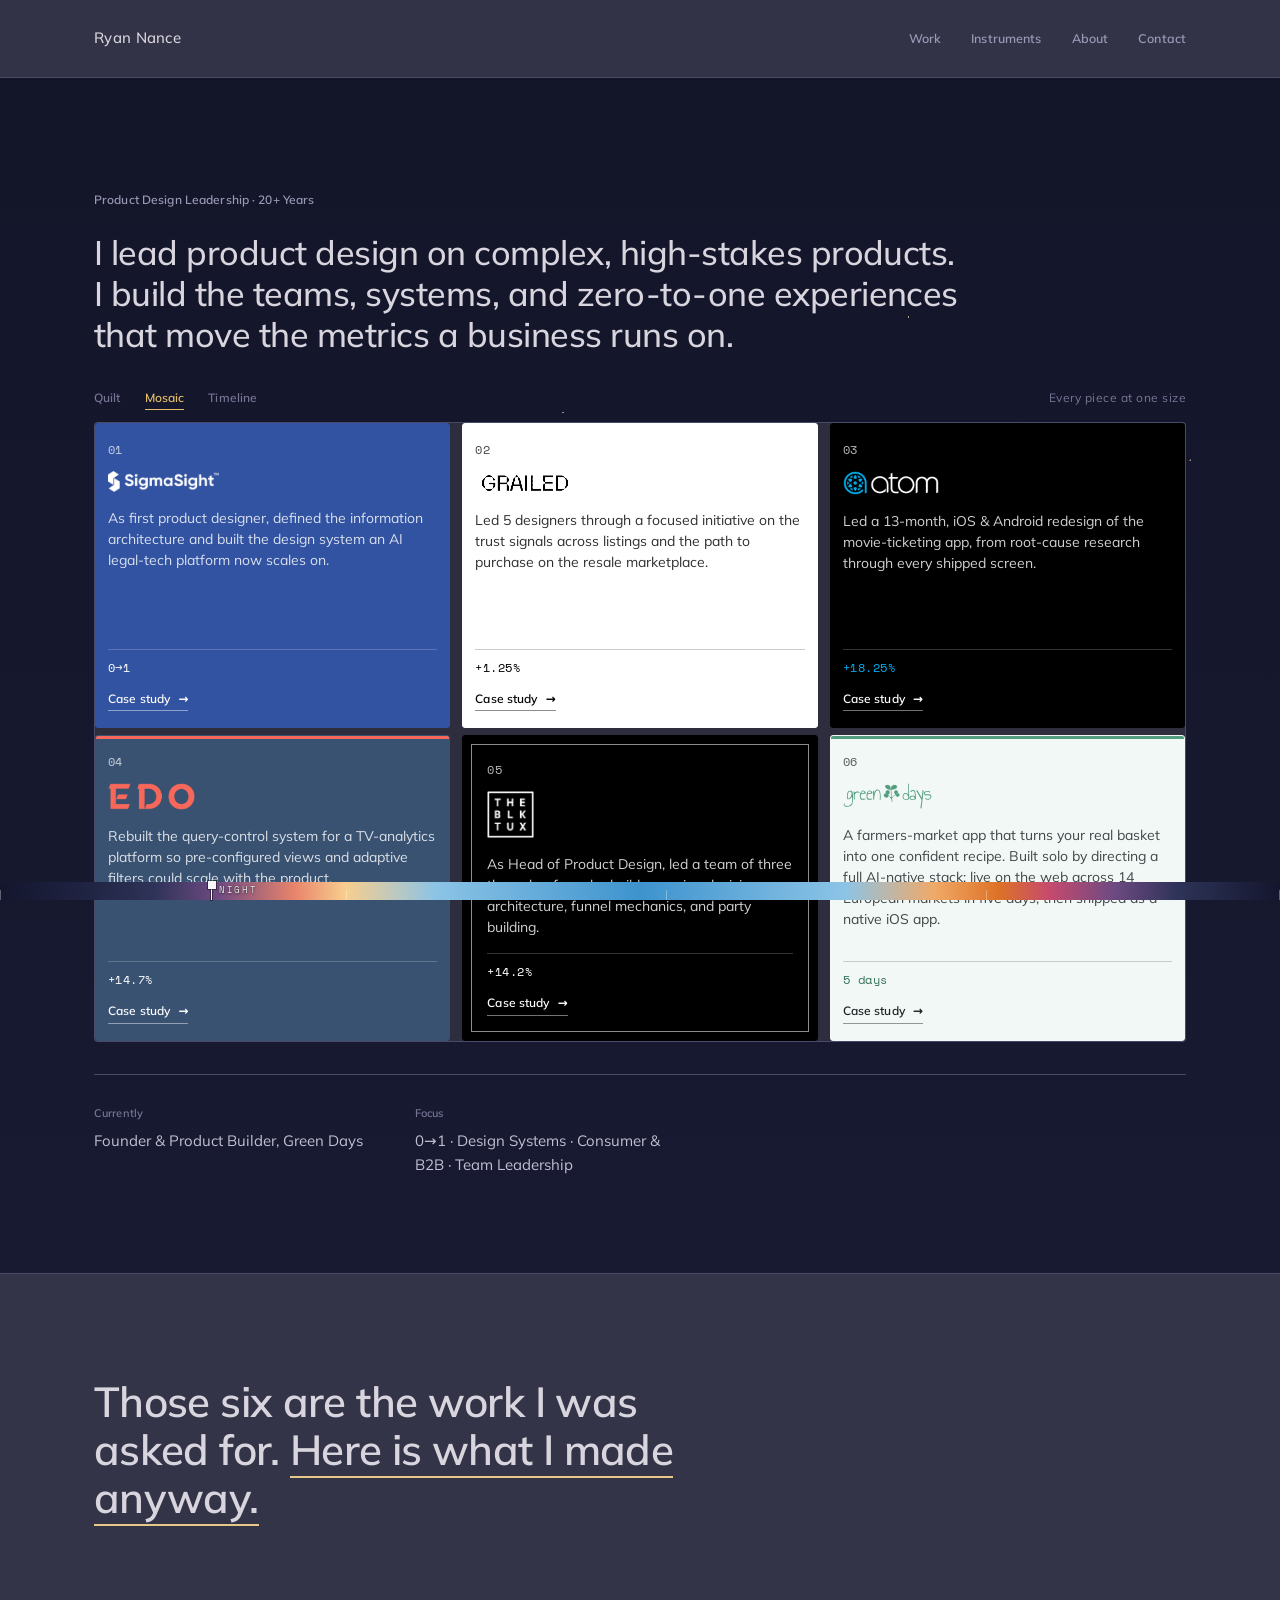
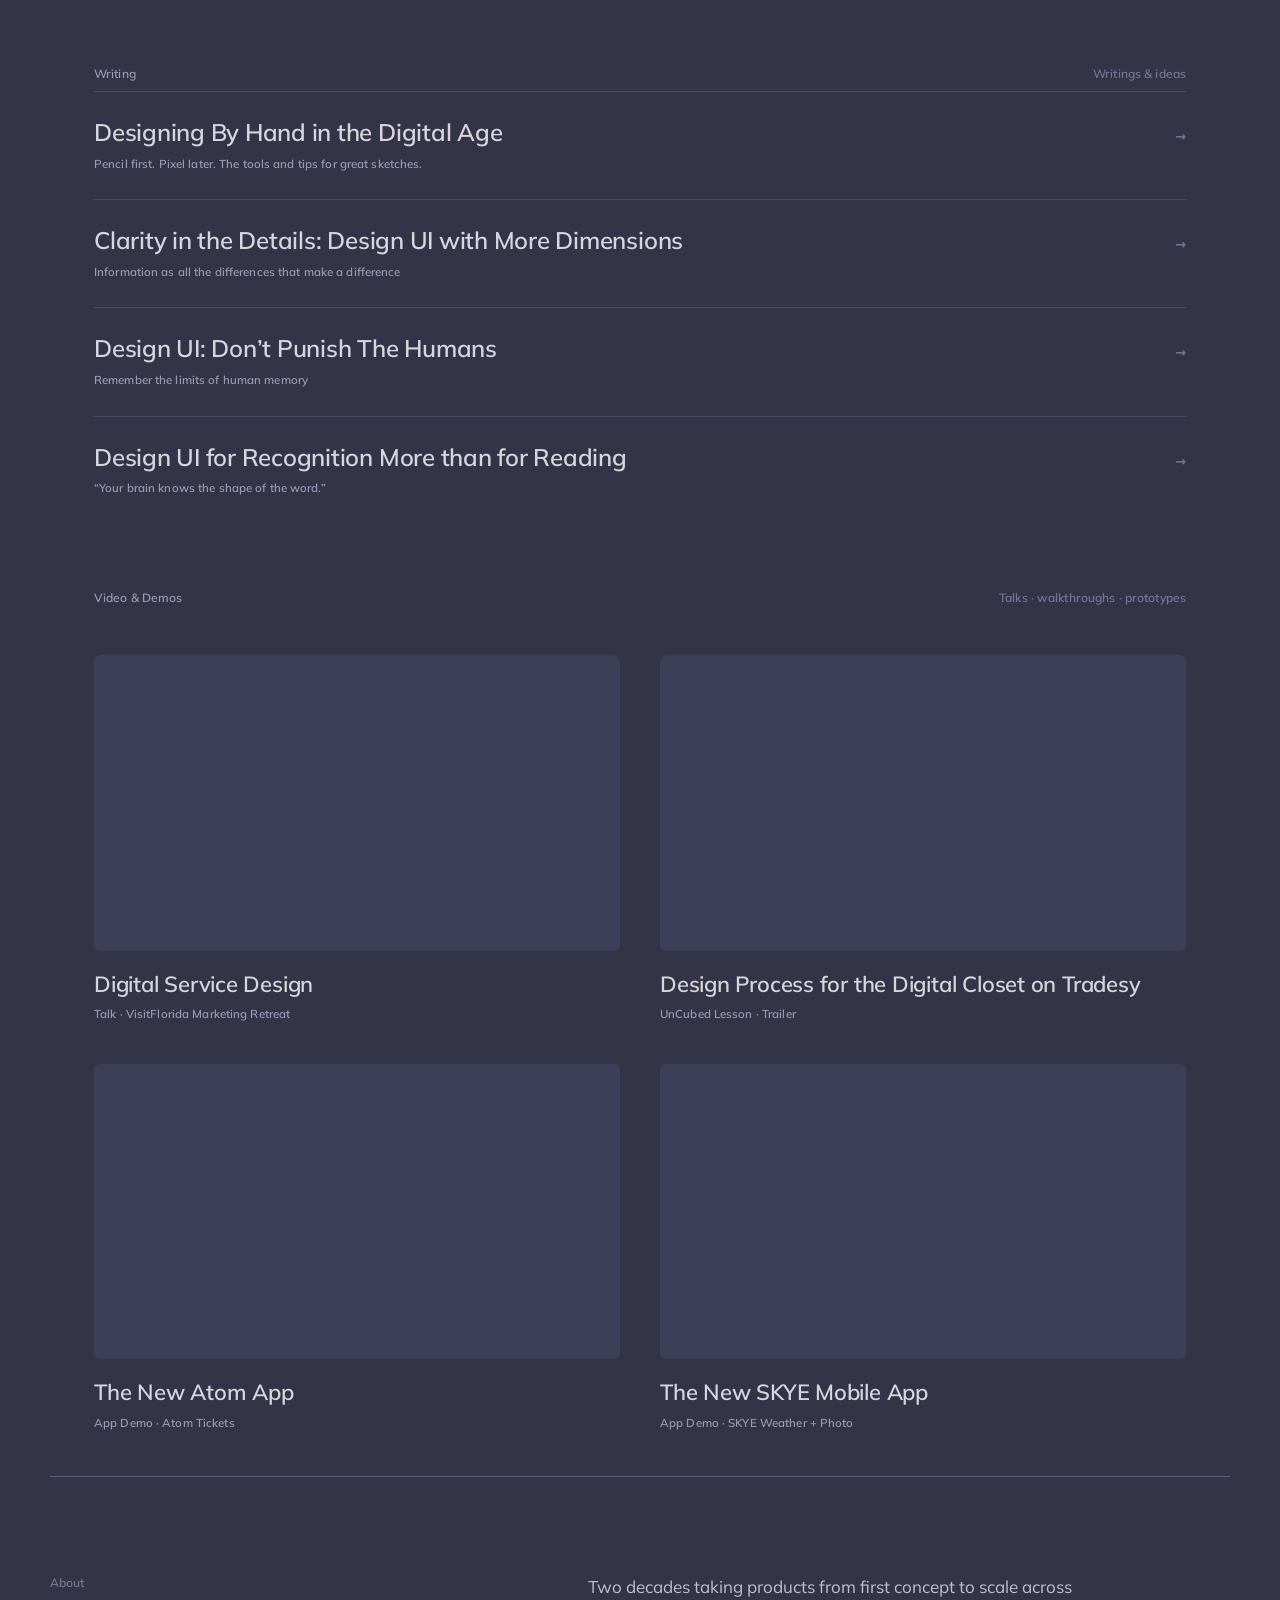
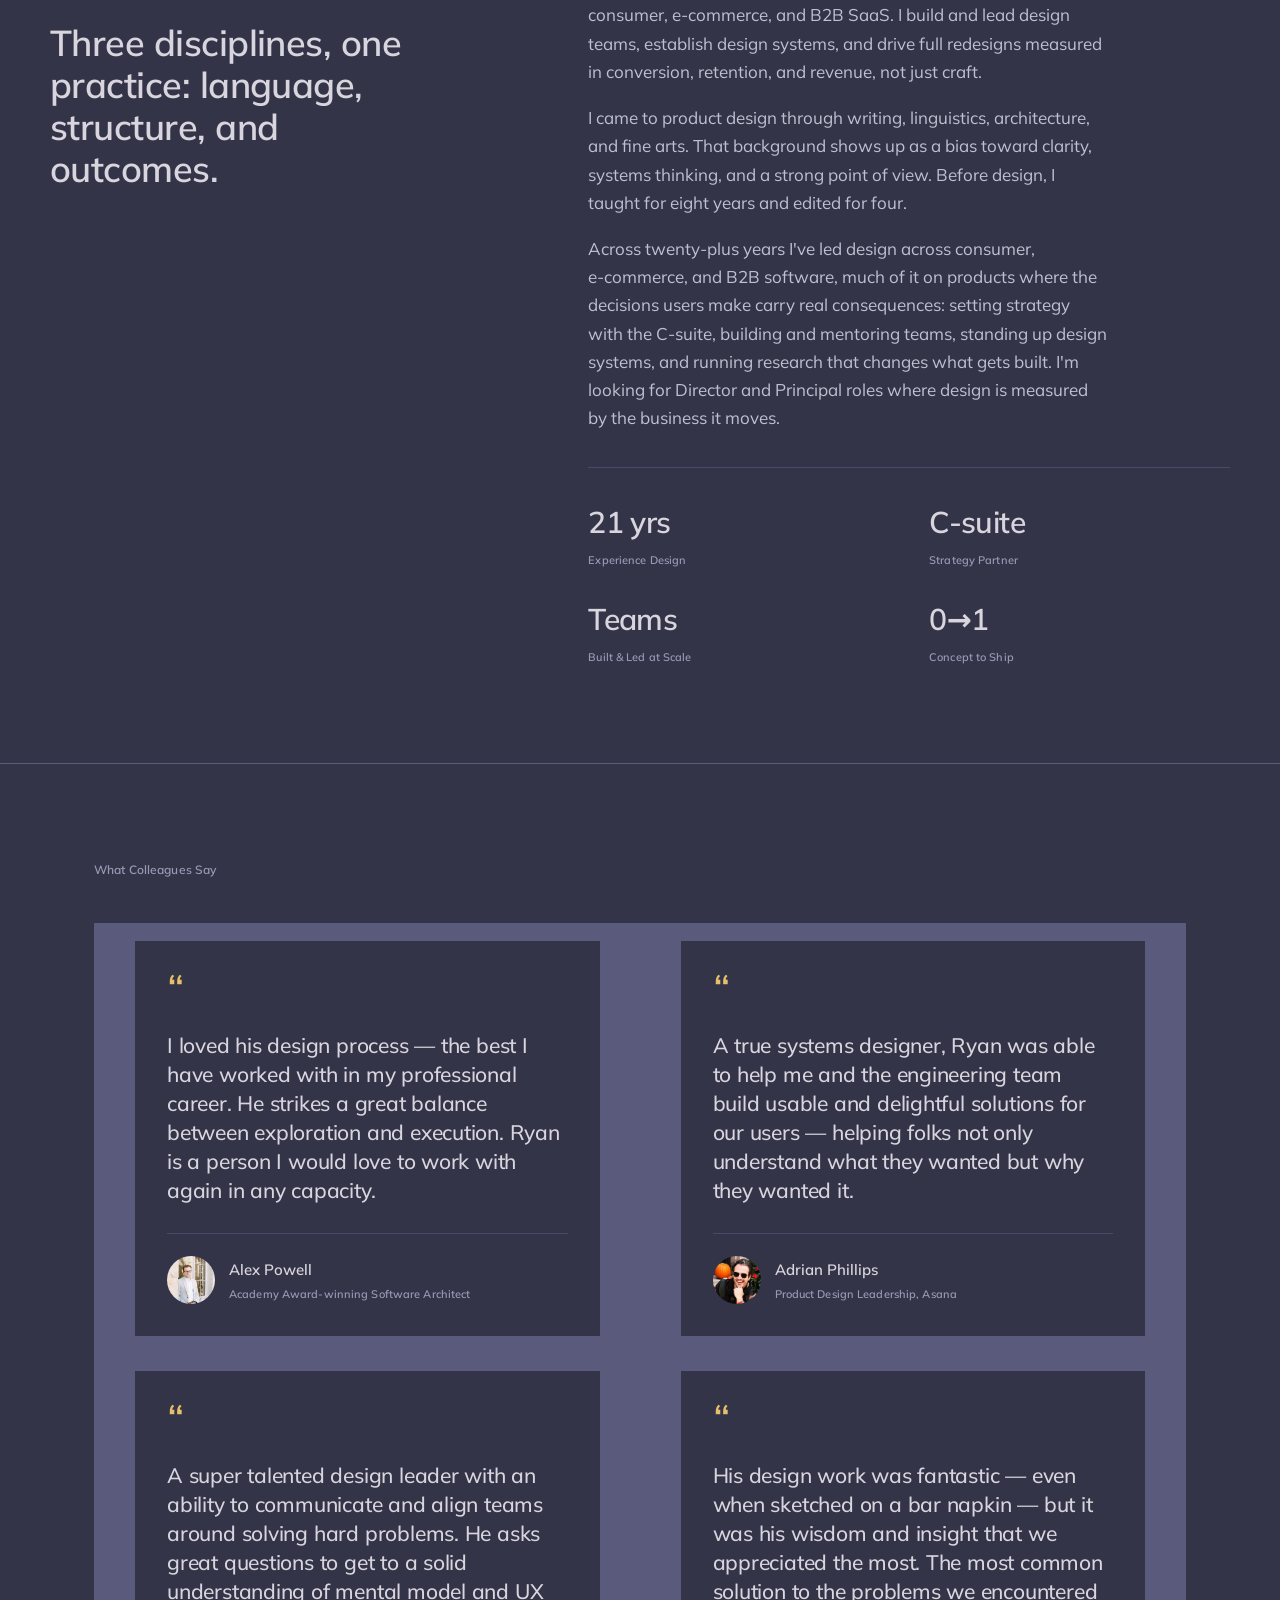
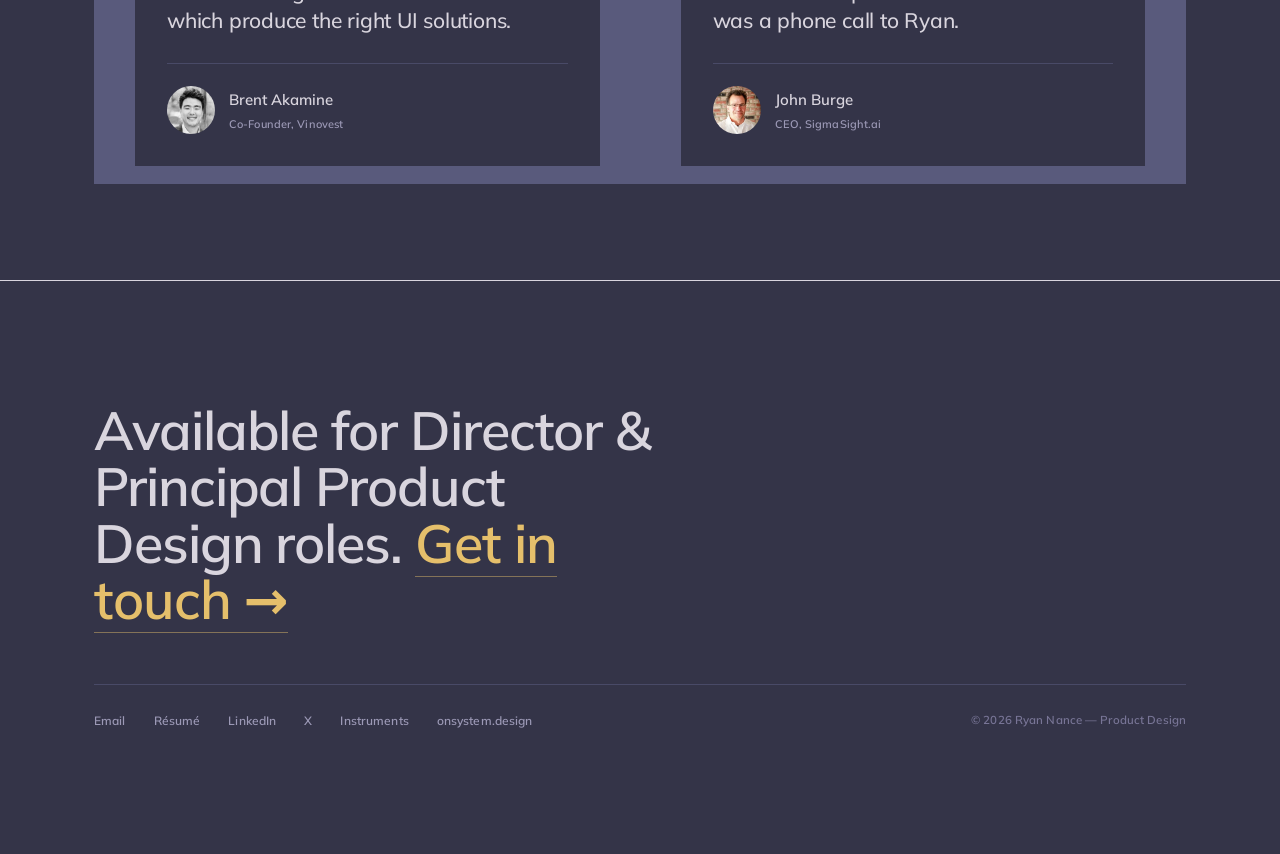
==== commit 4c25a659: "Add 1200x630 share card, canonical URLs, summary_large_image Co-Authored-By: Claude Sonnet 5.5 <nore" ====
--- a/index.html
+++ b/index.html
@@ -17,15 +17,16 @@
 <meta property="og:site_name" content="Ryan Nance — Product Design">
 <meta property="og:title" content="Ryan Nance — Product Design Leadership">
 <meta property="og:description" content="Product design leader with 20+ years building the teams, systems, and 0-to-1 experiences that complex, high-stakes products scale on.">
+<link rel="canonical" href="https://ryantnance.com/">
 <meta property="og:url" content="https://ryantnance.com/">
-<meta property="og:image" content="https://ryantnance.com/assets/portrait.jpg">
-<meta property="og:image:width" content="2316">
-<meta property="og:image:height" content="2316">
+<meta property="og:image" content="https://ryantnance.com/assets/share-portfolio.jpg">
+<meta property="og:image:width" content="1200">
+<meta property="og:image:height" content="630">
 <meta property="og:image:alt" content="Ryan Nance">
-<meta name="twitter:card" content="summary">
+<meta name="twitter:card" content="summary_large_image">
 <meta name="twitter:title" content="Ryan Nance — Product Design Leadership">
 <meta name="twitter:description" content="Product design leader with 20+ years building the teams, systems, and 0-to-1 experiences that complex, high-stakes products scale on.">
-<meta name="twitter:image" content="https://ryantnance.com/assets/portrait.jpg">
+<meta name="twitter:image" content="https://ryantnance.com/assets/share-portfolio.jpg">
 <link rel="preconnect" href="https://fonts.googleapis.com"><link rel="preconnect" href="https://fonts.gstatic.com" crossorigin>
 <link rel="icon" type="image/svg+xml" href="assets/favicon.svg">
 <link rel="icon" type="image/png" sizes="32x32" href="assets/favicon-32.png">
